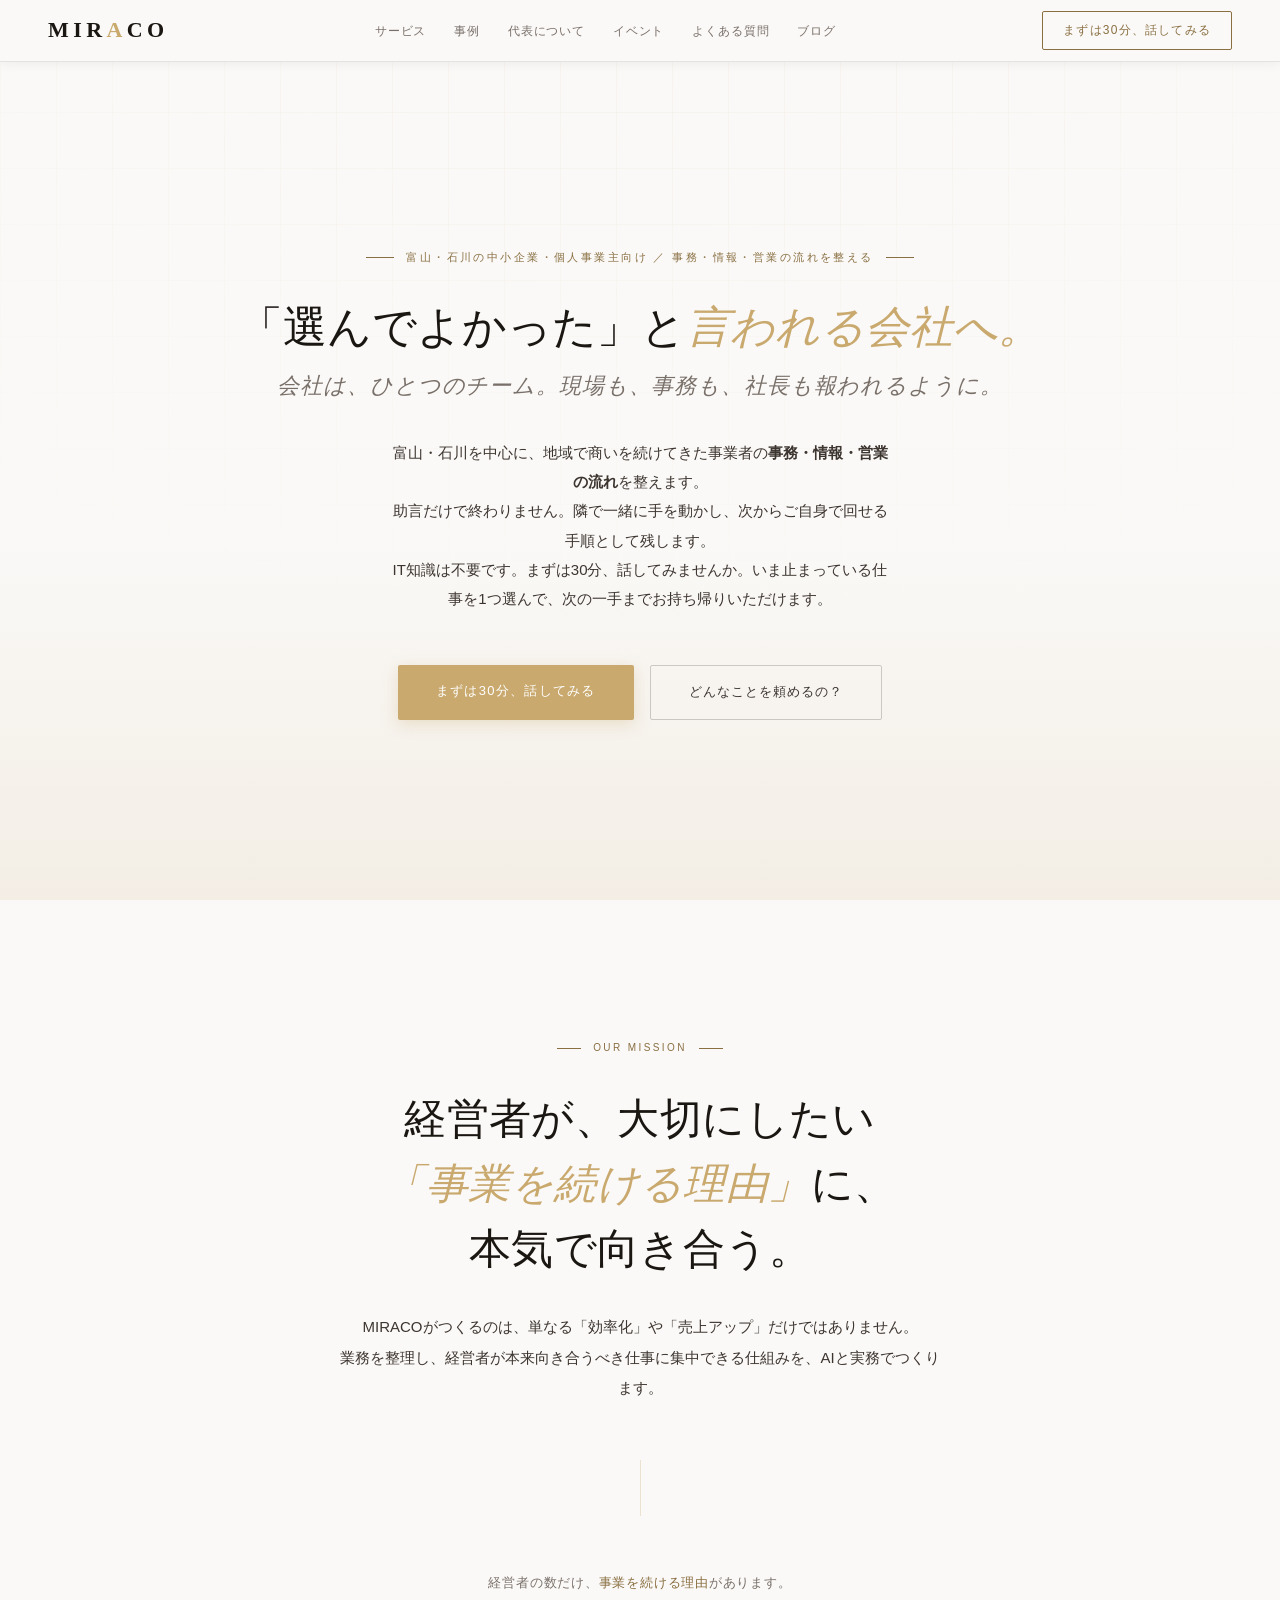
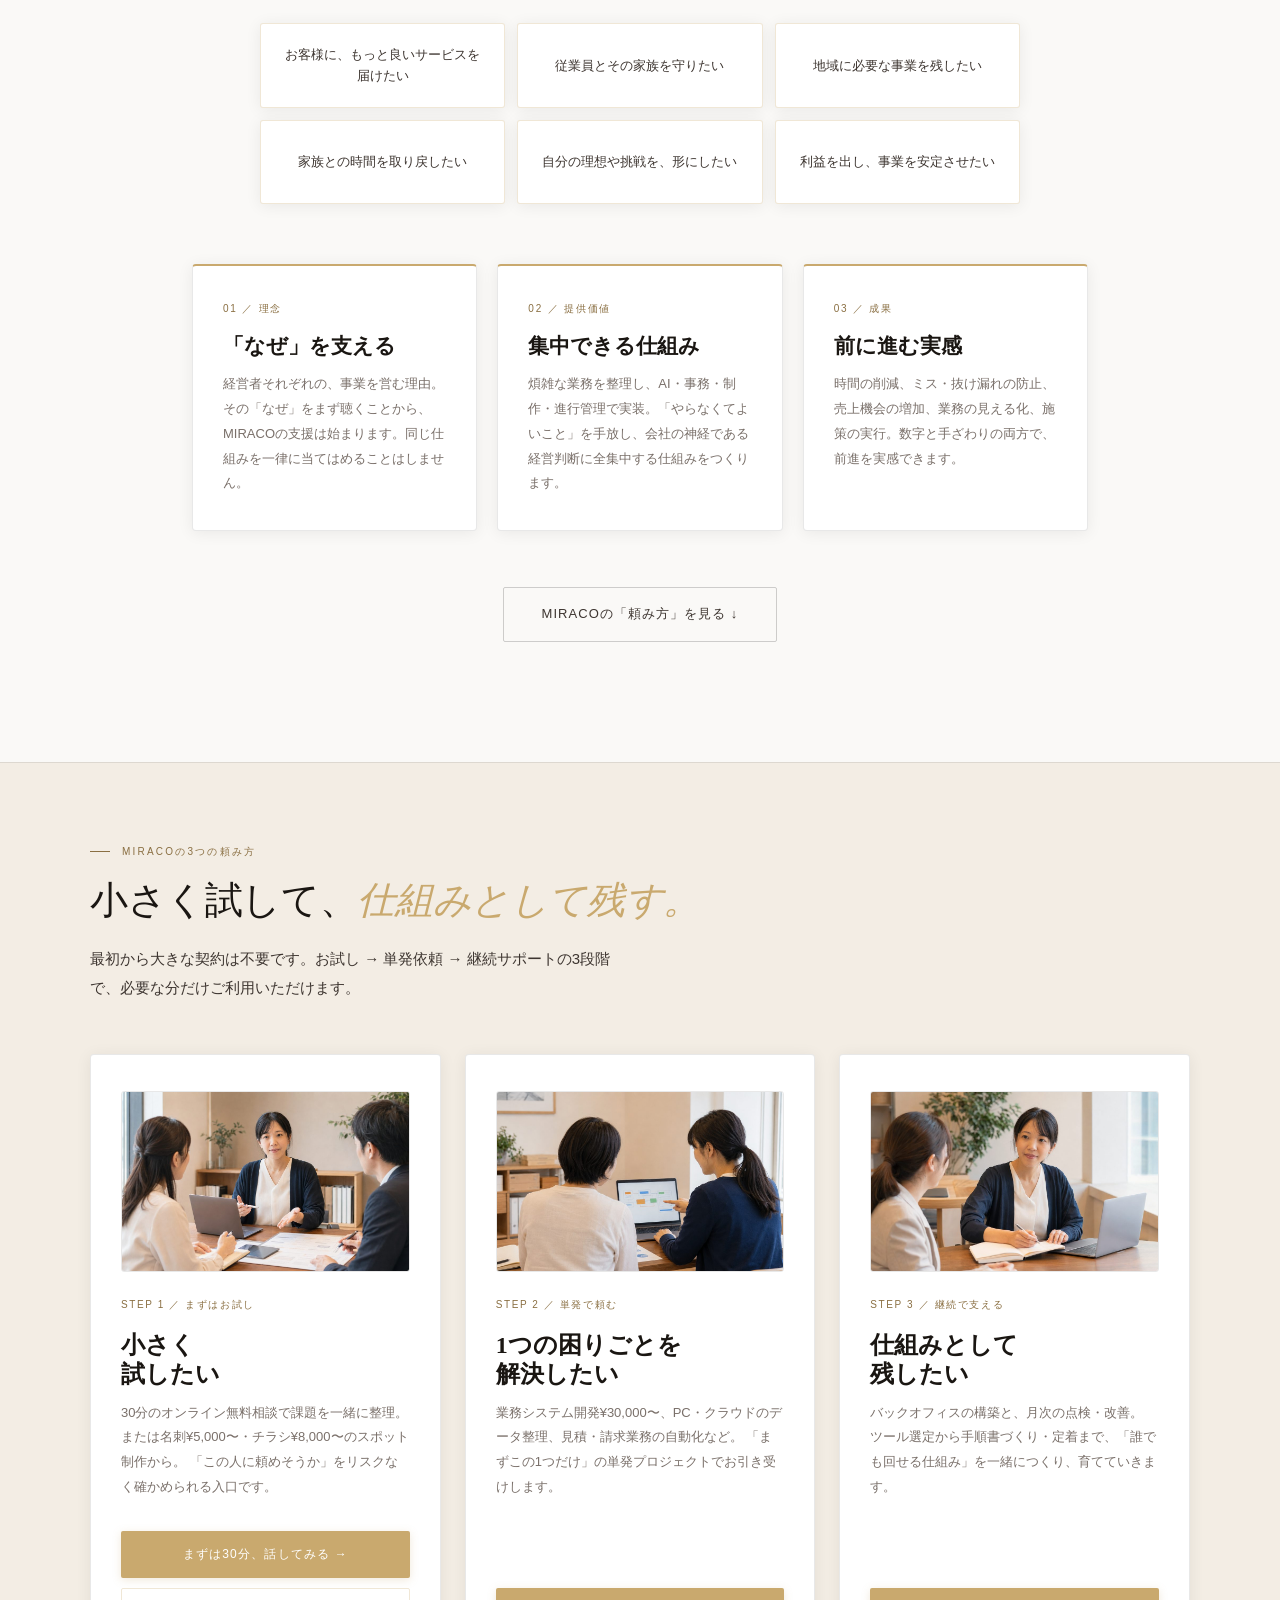
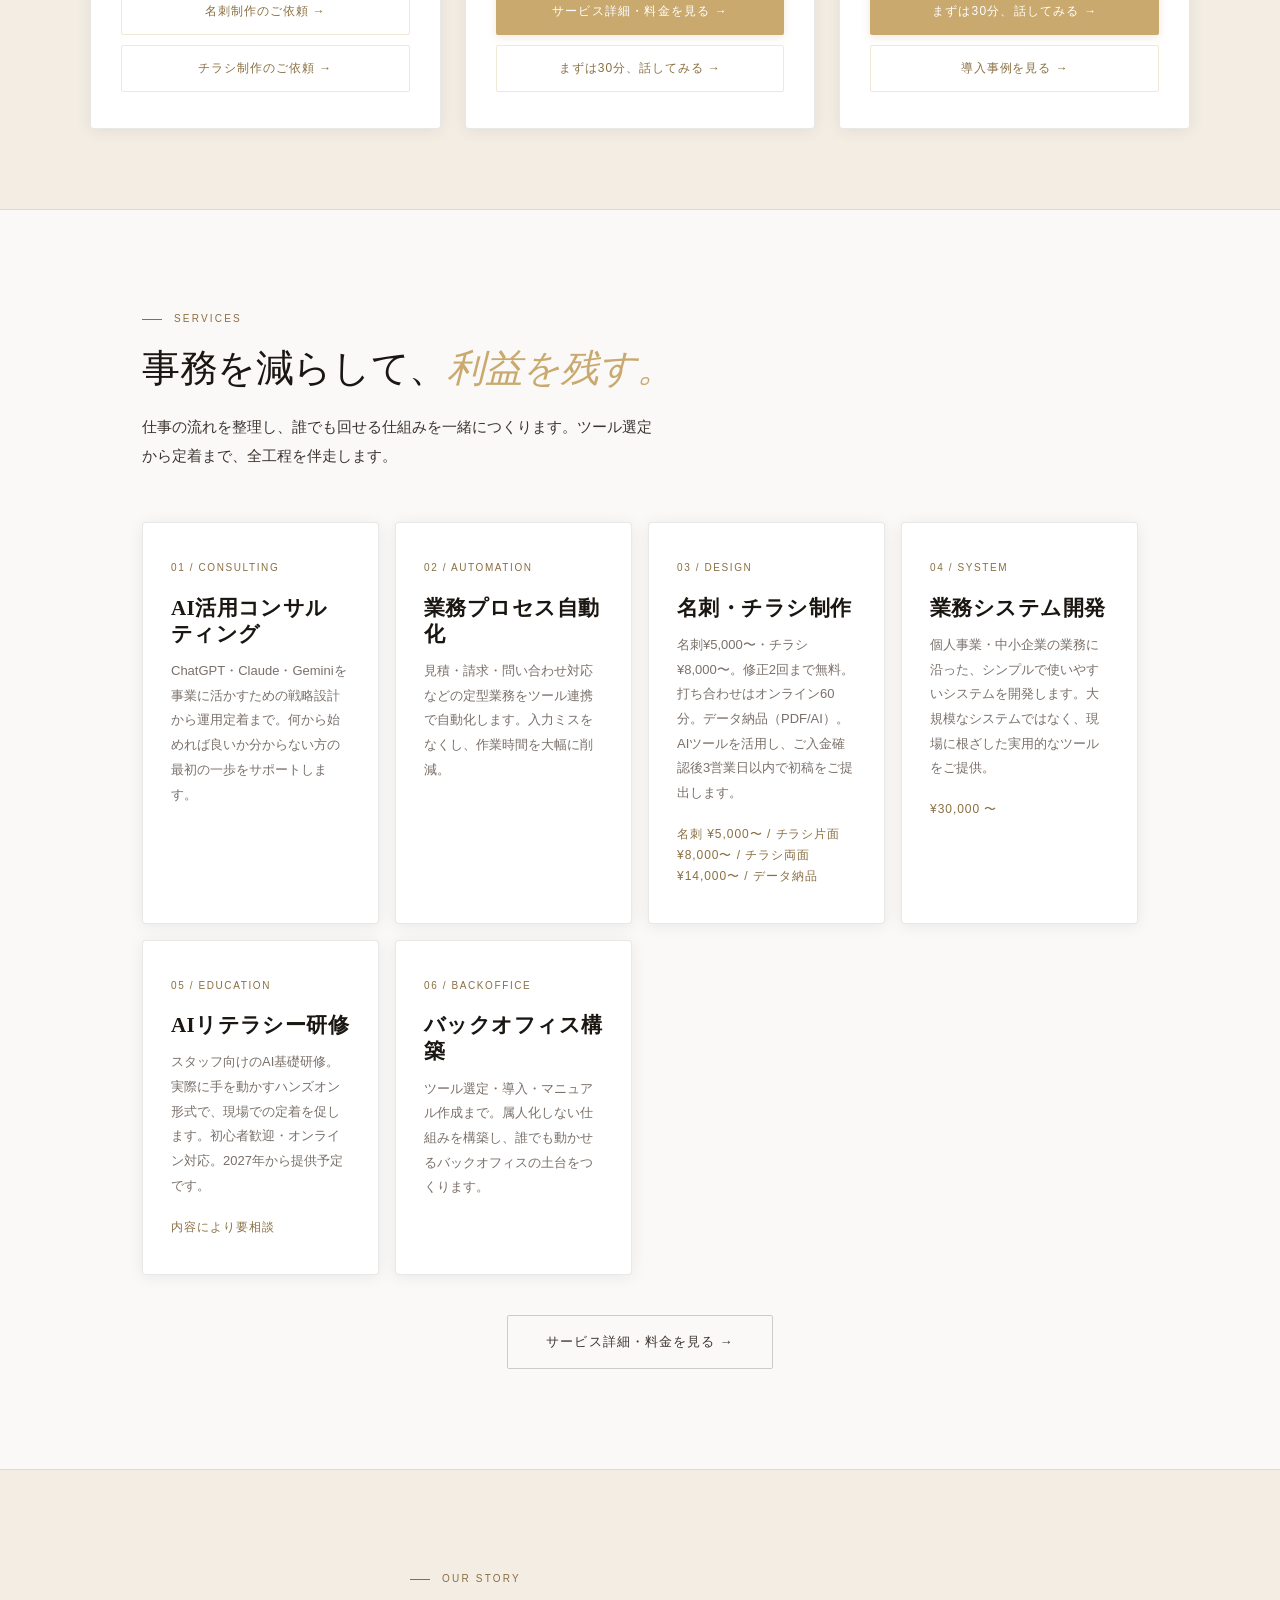
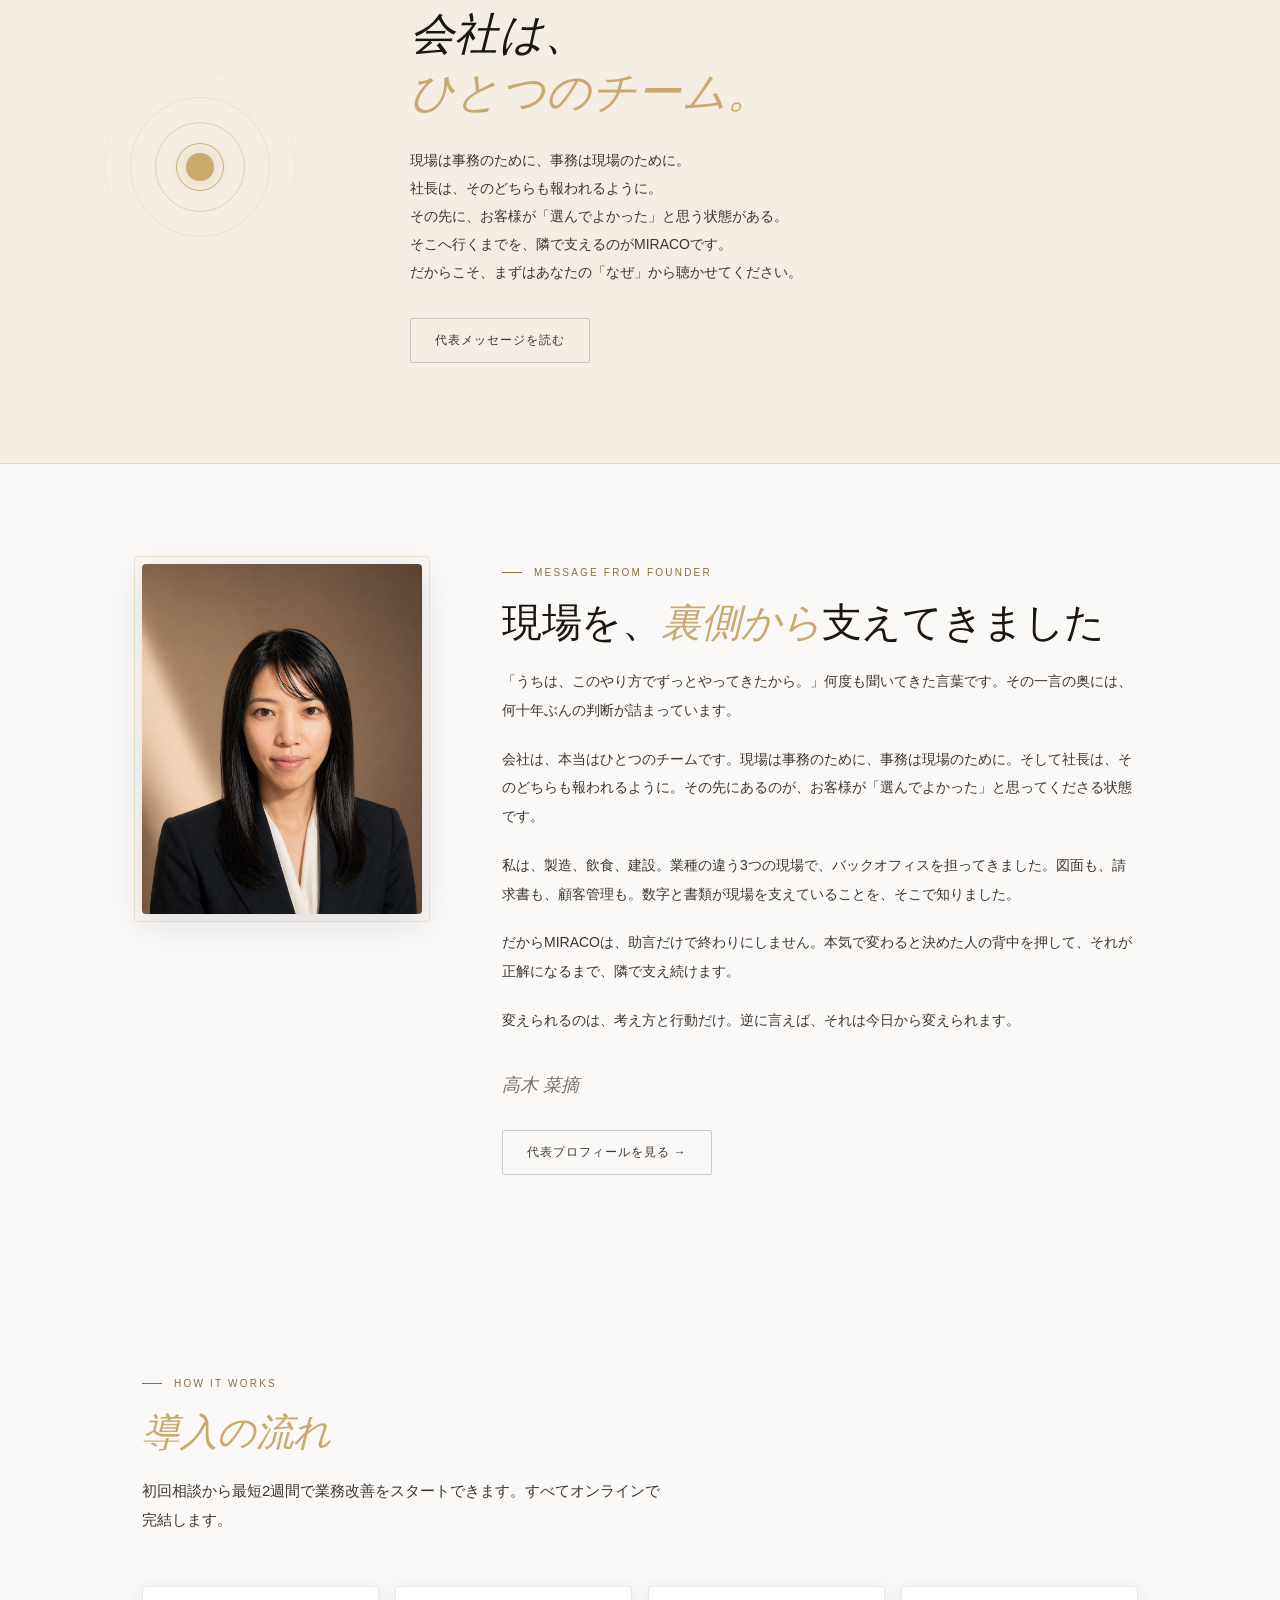
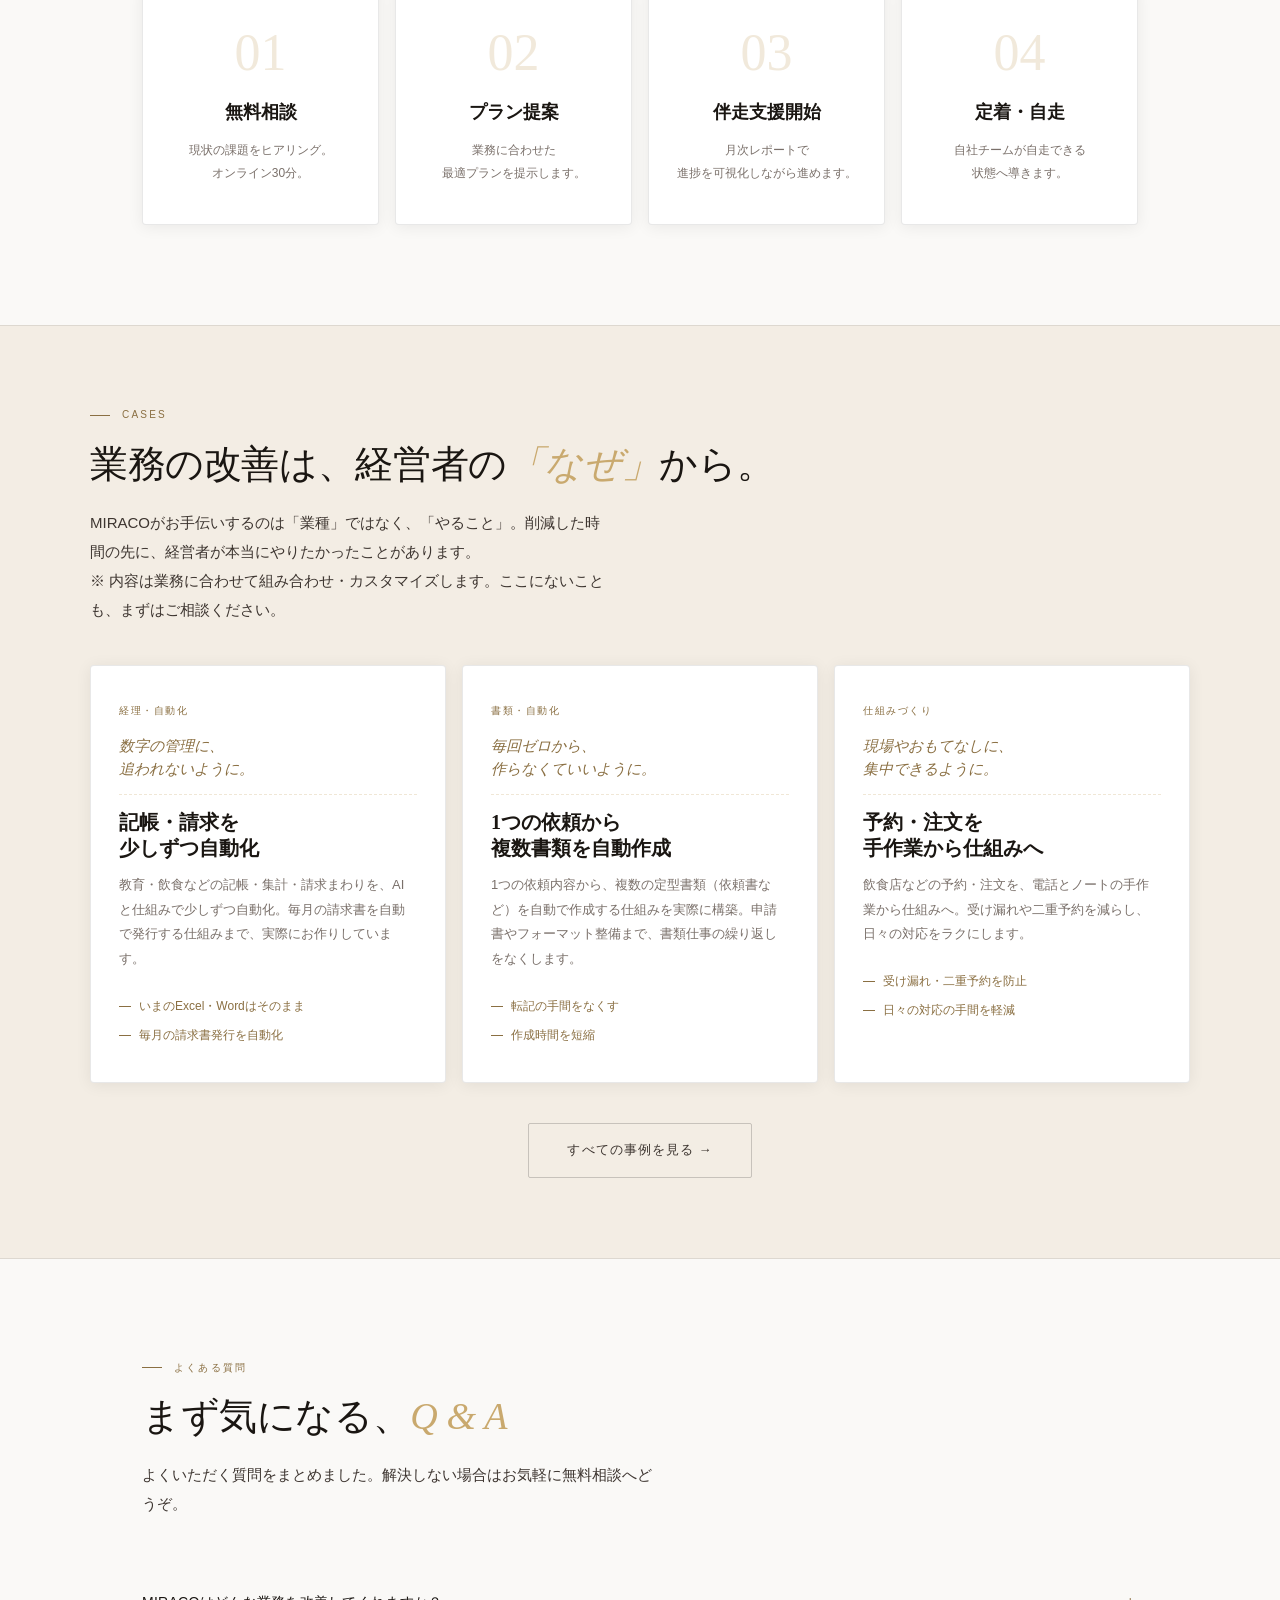
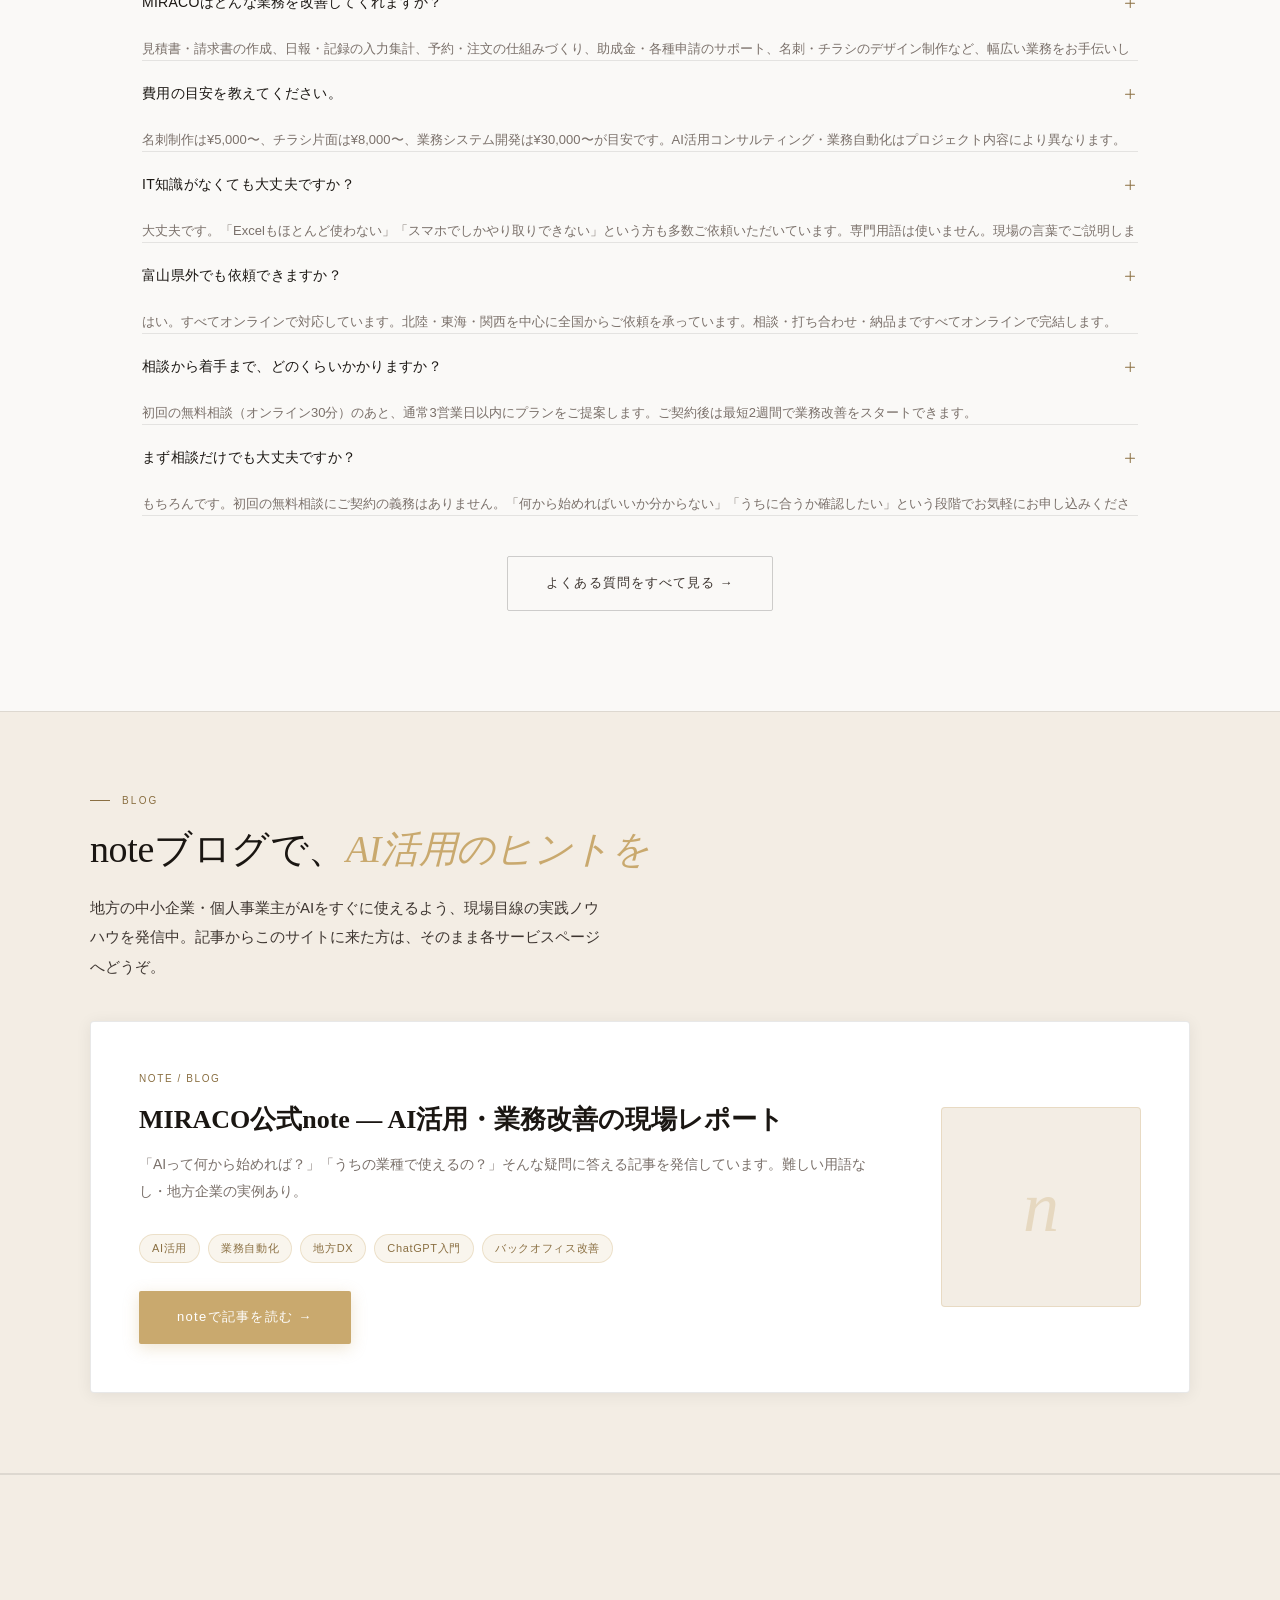
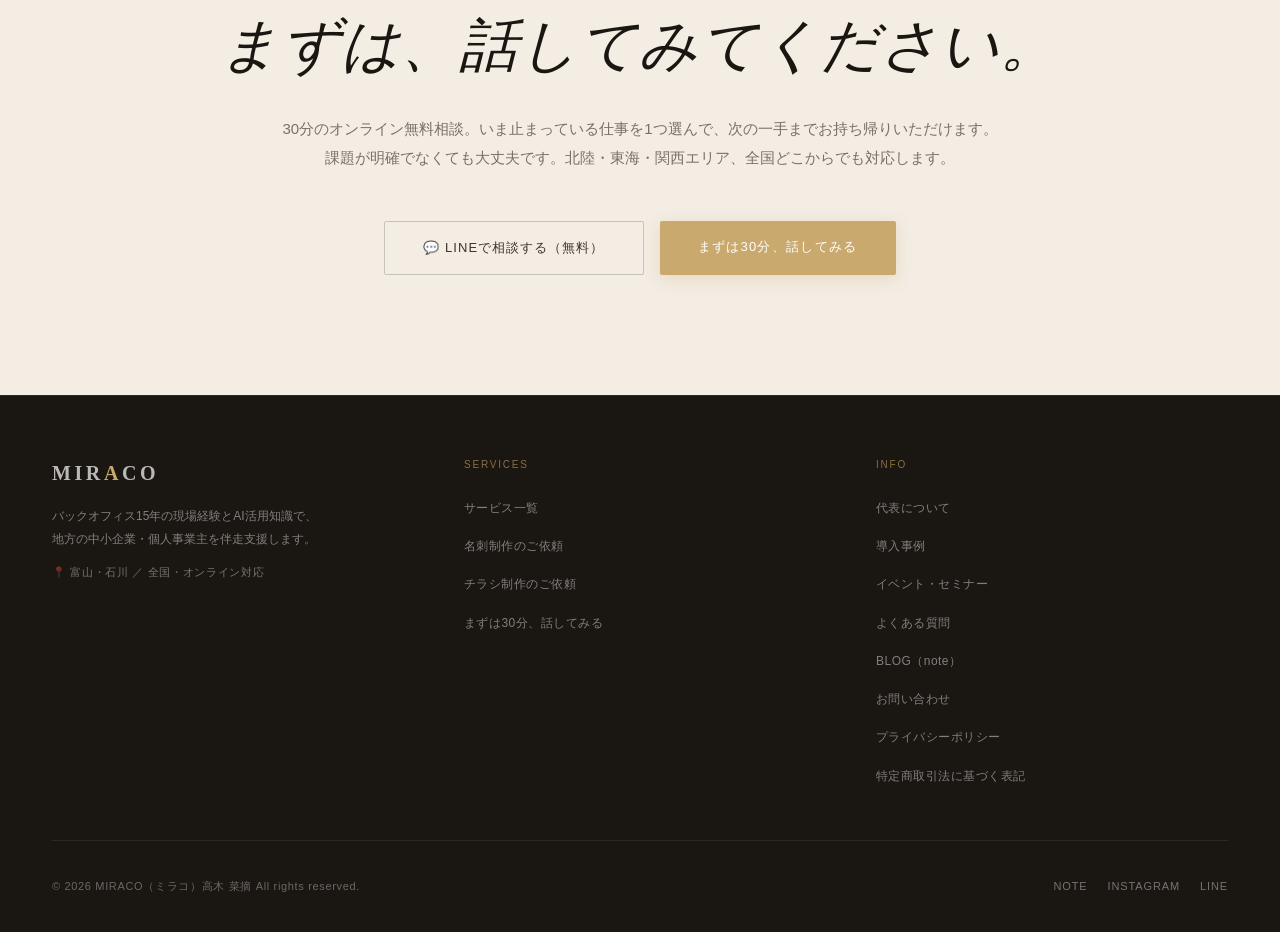
==== index.html @ 33f83a04 "全ページ: 経験年数を15年に更新、スクロールで現れる動きを追加 - バックオフィス14年 → 15年（9ページ・10箇所） - スクロール時に要素が静かに現れる演出を全13ページへ   - 外部ライ" ====
<!DOCTYPE html>
<html lang="ja">
<head>
<meta charset="UTF-8">
<meta name="viewport" content="width=device-width, initial-scale=1.0">
<title>MIRACO（ミラコ）|「選んでよかった」と言われる会社へ｜富山・石川</title>
<meta name="description" content="MIRACO（ミラコ）は富山・石川を中心に、地域で商いを続けてきた事業者の事務・情報・営業の流れを整えます。助言だけで終わらせず、隣で一緒に手を動かし、次からご自身で回せる手順として残します。">
<meta name="author" content="MIRACO（ミラコ）高木菜摘">
<meta name="robots" content="index, follow">
<meta name="keywords" content="業務改善,仕組み化,バックオフィス,事務,請求,見積,富山,石川,中小企業,個人事業主,AI活用,MIRACO,ミラコ">
<meta property="og:title" content="MIRACO（ミラコ）|「選んでよかった」と言われる会社へ">
<meta property="og:description" content="富山・石川。地域で商いを続けてきた事業者の、事務・情報・営業の流れを整えます。助言だけで終わらせず、隣で一緒に手を動かします。">
<meta property="og:type" content="website">
<meta property="og:url" content="https://miracobackoffice.com/">
<meta property="og:locale" content="ja_JP">
<meta property="og:site_name" content="MIRACO（ミラコ）">
<meta property="og:image" content="https://miracobackoffice.com/assets/images/og-image.png">
<meta name="twitter:card" content="summary_large_image">
<link rel="canonical" href="https://miracobackoffice.com/">

<!-- JSON-LD 構造化データ（AIおよび検索エンジン最適化） -->
<script type="application/ld+json">
{
  "@context": "https://schema.org",
  "@graph": [
    {
      "@type": "LocalBusiness",
      "@id": "https://miracobackoffice.com/#organization",
      "name": "MIRACO（ミラコ）",
      "alternateName": "ミラコ",
      "description": "富山・石川を中心に、地域で商いを続けてきた事業者の事務・情報・営業の流れを整え、利益が残る仕組みに組み直す外部の専門部門。",
      "url": "https://miracobackoffice.com/",
      "logo": "https://miracobackoffice.com/assets/images/profile-natsumi.png",
      "image": "https://miracobackoffice.com/assets/images/profile-natsumi.png",
      "founder": {
        "@type": "Person",
        "name": "高木菜摘",
        "jobTitle": "代表",
        "worksFor": { "@id": "https://miracobackoffice.com/#organization" }
      },
      "address": {
        "@type": "PostalAddress",
        "addressRegion": "富山県",
        "addressCountry": "JP"
      },
      "areaServed": {
        "@type": "Country",
        "name": "JP"
      },
      "priceRange": "¥5,000〜",
      "contactPoint": {
        "@type": "ContactPoint",
        "contactType": "customer service",
        "availableLanguage": "Japanese",
        "url": "booking.html"
      },
      "sameAs": [
        "https://note.com/miraco_1",
        "https://lin.ee/v2A0ds8L"
      ],
      "hasOfferCatalog": {
        "@type": "OfferCatalog",
        "name": "MIRACOサービス一覧",
        "itemListElement": [
          { "@type": "Offer", "itemOffered": { "@type": "Service", "name": "AI活用コンサルティング" } },
          { "@type": "Offer", "itemOffered": { "@type": "Service", "name": "業務プロセス自動化" } },
          { "@type": "Offer", "itemOffered": { "@type": "Service", "name": "名刺・チラシ制作", "offers": { "@type": "Offer", "price": "5000", "priceCurrency": "JPY" } } },
          { "@type": "Offer", "itemOffered": { "@type": "Service", "name": "業務システム開発", "offers": { "@type": "Offer", "price": "30000", "priceCurrency": "JPY" } } },
          { "@type": "Offer", "itemOffered": { "@type": "Service", "name": "バックオフィス構築" } }
        ]
      }
    },
    {
      "@type": "FAQPage",
      "@id": "https://miracobackoffice.com/#faq",
      "mainEntity": [
        {
          "@type": "Question",
          "name": "どんな規模の会社でも相談できますか？",
          "acceptedAnswer": { "@type": "Answer", "text": "はい。個人事業主の方から従業員数名の小規模法人まで、幅広くご対応しています。むしろ小さい規模の方が、改善効果を実感しやすいケースも多いです。" }
        },
        {
          "@type": "Question",
          "name": "PCやITが苦手でも大丈夫ですか？",
          "acceptedAnswer": { "@type": "Answer", "text": "大丈夫です。専門用語を使わず、現場に合わせた言葉でご説明します。「Excelもあまり使えない」という方からのご依頼実績もあります。" }
        },
        {
          "@type": "Question",
          "name": "富山県外でも対応できますか？",
          "acceptedAnswer": { "@type": "Answer", "text": "はい。すべてオンラインで対応しています。北陸・東海・関西エリアを中心に、全国からのご依頼を承っています。" }
        },
        {
          "@type": "Question",
          "name": "名刺・チラシ制作の流れを教えてください。",
          "acceptedAnswer": { "@type": "Answer", "text": "ヒアリングフォームにご記入いただいた後、内容を確認してLINE or メールでご連絡します。その後、制作打ち合わせ（オンライン60分）を経てデザイン制作に進みます。ご入金確認後に制作を開始します。" }
        },
        {
          "@type": "Question",
          "name": "相談だけでも大丈夫ですか？",
          "acceptedAnswer": { "@type": "Answer", "text": "もちろんです。初回の無料相談はご契約の義務はありません。「まず話を聞いてみたい」という段階でお気軽にお申し込みください。" }
        }
      ]
    },
    {
      "@type": "WebSite",
      "@id": "https://miracobackoffice.com/#website",
      "url": "https://miracobackoffice.com/",
      "name": "MIRACO（ミラコ）",
      "publisher": { "@id": "https://miracobackoffice.com/#organization" },
      "inLanguage": "ja"
    }
  ]
}
</script>

<!-- セキュリティ：CSP -->
<meta http-equiv="Content-Security-Policy" content="
  default-src 'self';
  script-src 'self' 'unsafe-inline';
  style-src 'self' 'unsafe-inline' https://fonts.googleapis.com;
  font-src 'self' https://fonts.gstatic.com;
  img-src 'self' data: https://images.unsplash.com;
  connect-src 'none';
  frame-src 'none';
  object-src 'none';
  base-uri 'self';
  form-action 'none';
">
<meta http-equiv="X-Content-Type-Options" content="nosniff">
<meta http-equiv="X-Frame-Options" content="DENY">
<meta http-equiv="Referrer-Policy" content="strict-origin-when-cross-origin">
<meta http-equiv="Permissions-Policy" content="camera=(), microphone=(), geolocation=()">

<link rel="preconnect" href="https://fonts.googleapis.com">
<link rel="preconnect" href="https://fonts.gstatic.com" crossorigin>
<link href="https://fonts.googleapis.com/css2?family=Noto+Sans+JP:wght@300;400;500;700&family=Cormorant+Garamond:ital,wght@0,300;0,600;1,300;1,600&family=DM+Sans:wght@300;400;500&display=swap" rel="stylesheet">

<style>
/* ── RESET & ROOT ── */
*, *::before, *::after { box-sizing: border-box; margin: 0; padding: 0; }
:root {
  --bg:      #faf9f7;
  --bg-s:    #f3ede4;
  --bg-c:    #ffffff;
  --bg-ch:   #faf6f0;
  --gold:    #C9A96E;
  --gold-l:  #E8CFA0;
  --gold-d:  #8A6F42;
  --gold-dim: rgba(201,169,110,0.12);
  --text:    #1a1612;
  --text-b:  #3d3530;
  --text-m:  #7a706a;
  --border:  rgba(0,0,0,0.09);
  --border-g: rgba(201,169,110,0.28);
  --shadow:  0 2px 16px rgba(0,0,0,0.07);
}
html { scroll-behavior: smooth; }
body {
  background: var(--bg);
  color: var(--text-b);
  font-family: 'DM Sans', 'Noto Sans JP', sans-serif;
  font-size: 15px;
  line-height: 1.75;
  -webkit-font-smoothing: antialiased;
}
img { max-width: 100%; display: block; }

/* ── NAV ── */
nav {
  position: fixed; top: 0; left: 0; right: 0; z-index: 1000;
  display: flex; align-items: center; justify-content: space-between;
  padding: 0 48px; height: 62px;
  background: rgba(250,249,247,0.96);
  backdrop-filter: blur(16px);
  -webkit-backdrop-filter: blur(16px);
  border-bottom: 0.5px solid var(--border);
  box-shadow: 0 1px 12px rgba(0,0,0,0.06);
}
.nav-logo {
  font-family: 'Cormorant Garamond', serif;
  font-size: 22px; font-weight: 600;
  letter-spacing: 0.2em; color: var(--text);
  text-decoration: none;
}
.nav-logo span { color: var(--gold); }
.nav-links { display: flex; gap: 28px; list-style: none; }
.nav-links a {
  color: var(--text-m); text-decoration: none;
  font-size: 12px; letter-spacing: 0.07em;
  transition: color 0.2s;
}
.nav-links a:hover { color: var(--text); }
.nav-btn {
  border: 1px solid var(--gold-d);
  background: transparent; color: var(--gold-d);
  padding: 8px 20px; border-radius: 2px;
  font-size: 12px; letter-spacing: 0.1em;
  cursor: pointer; font-family: inherit;
  text-decoration: none; display: inline-block;
  transition: all 0.25s;
}
.nav-btn:hover { background: var(--gold-d); color: #fff; }
.nav-hamburger {
  display: none; flex-direction: column; gap: 5px;
  background: none; border: none; cursor: pointer; padding: 4px;
}
.nav-hamburger span {
  display: block; width: 22px; height: 1px;
  background: var(--text-b); transition: all 0.3s;
}
.mobile-menu {
  display: none; position: fixed;
  top: 62px; left: 0; right: 0;
  background: rgba(250,249,247,0.98);
  border-bottom: 0.5px solid var(--border);
  padding: 24px 28px; z-index: 999;
  flex-direction: column; gap: 0;
  box-shadow: 0 8px 24px rgba(0,0,0,0.08);
}
.mobile-menu.open { display: flex; }
.mobile-menu a {
  color: var(--text-b); text-decoration: none;
  font-size: 14px; letter-spacing: 0.06em;
  padding: 14px 0;
  border-bottom: 0.5px solid var(--border);
  transition: color 0.2s;
}
.mobile-menu a:hover { color: var(--gold-d); }
.mobile-menu .m-cta {
  margin-top: 20px;
  background: var(--gold); color: #fff;
  text-align: center; padding: 14px;
  border-radius: 2px; font-weight: 500;
  letter-spacing: 0.08em;
}

/* ── HERO ── */
.hero {
  min-height: 100vh; display: flex; flex-direction: column;
  align-items: center; justify-content: center;
  text-align: center; padding: 140px 48px 80px;
  position: relative; overflow: hidden;
}
.hero-bg { position: absolute; inset: 0; z-index: 0; }
.hero-bg::before {
  content: '';
  position: absolute; inset: 0;
  background:
    linear-gradient(rgba(250,249,247,0.84) 0%, rgba(250,249,247,0.92) 60%, rgba(243,237,228,0.97) 100%),
    url('https://images.unsplash.com/photo-1573496359142-b8d87734a5a2?auto=format&fit=crop&w=1800&q=85') center/cover;
}
.grid-bg {
  position: absolute; inset: 0;
  background-image:
    linear-gradient(rgba(201,169,110,0.07) 1px, transparent 1px),
    linear-gradient(90deg, rgba(201,169,110,0.07) 1px, transparent 1px);
  background-size: 56px 56px;
  mask-image: radial-gradient(ellipse 80% 70% at 50% 0%, black, transparent);
  -webkit-mask-image: radial-gradient(ellipse 80% 70% at 50% 0%, black, transparent);
}
.hero-inner { position: relative; z-index: 1; max-width: 820px; }
.eyebrow {
  display: inline-flex; align-items: center; gap: 12px;
  font-size: 11px; letter-spacing: 0.22em; color: var(--gold-d);
  font-weight: 400; margin-bottom: 36px; text-transform: uppercase;
}
.eyebrow-line { width: 28px; height: 0.5px; background: var(--gold-d); }
.hero-h1 {
  font-family: 'Cormorant Garamond', serif;
  font-size: clamp(22px, 4vw, 44px);
  font-weight: 300; line-height: 1.15;
  letter-spacing: 0; color: var(--text);
  margin-bottom: 16px;
}
.hero-h1 em { font-style: italic; color: var(--gold); }
.hero-sub-h {
  font-family: 'Cormorant Garamond', serif;
  font-size: clamp(16px, 2.2vw, 22px);
  font-weight: 300; font-style: italic;
  color: var(--text-m); margin-bottom: 36px;
  line-height: 1.45; letter-spacing: 0.04em;
}
.hero-body {
  font-size: 15px; line-height: 1.95;
  color: var(--text-b); font-weight: 300;
  max-width: 500px; margin: 0 auto 52px;
}
.hero-actions { display: flex; gap: 16px; justify-content: center; flex-wrap: wrap; }
.btn-gold {
  background: var(--gold); color: #fff;
  border: none; padding: 15px 38px; border-radius: 2px;
  font-size: 13px; font-weight: 500; letter-spacing: 0.1em;
  cursor: pointer; font-family: inherit; text-decoration: none;
  display: inline-block; transition: opacity 0.2s, transform 0.2s;
  box-shadow: 0 4px 16px rgba(201,169,110,0.3);
}
.btn-gold:hover { opacity: 0.88; transform: translateY(-1px); }
.btn-ghost {
  background: transparent; color: var(--text-b);
  border: 1px solid rgba(0,0,0,0.18);
  padding: 15px 38px; border-radius: 2px;
  font-size: 13px; letter-spacing: 0.08em;
  cursor: pointer; font-family: inherit; text-decoration: none;
  display: inline-block; transition: all 0.2s;
}
.btn-ghost:hover { border-color: var(--gold-d); color: var(--gold-d); }

/* ── SECTION COMMON ── */
.section { padding: 100px 52px; max-width: 1100px; margin: 0 auto; }
.s-label {
  font-size: 10px; letter-spacing: 0.22em; color: var(--gold-d);
  font-weight: 400; text-transform: uppercase; margin-bottom: 18px;
  display: flex; align-items: center; gap: 12px;
}
.s-label::before { content: ''; width: 20px; height: 0.5px; background: var(--gold-d); }
.s-title {
  font-family: 'Cormorant Garamond', serif;
  font-size: clamp(24px, 3.4vw, 38px);
  font-weight: 300; line-height: 1.2;
  color: var(--text); letter-spacing: -0.01em;
  margin-bottom: 20px;
}
.s-title em { font-style: italic; color: var(--gold); }
.s-body {
  font-size: 15px; line-height: 1.95;
  color: var(--text-b); font-weight: 300;
  max-width: 520px; margin-bottom: 52px;
}

/* ── GATEWAY ── */
.gateway-strip {
  background: var(--bg-s);
  border-top: 0.5px solid var(--border);
  border-bottom: 0.5px solid var(--border);
  padding: 80px 52px;
}
.gateway-inner { max-width: 1100px; margin: 0 auto; }
.gateway-grid {
  display: grid;
  grid-template-columns: repeat(3, 1fr);
  gap: 24px;
  margin-top: 52px;
}
.gw-card {
  background: var(--bg-c);
  border: 0.5px solid var(--border);
  border-radius: 4px;
  padding: 36px 30px;
  display: flex; flex-direction: column;
  transition: box-shadow 0.3s, transform 0.3s;
  box-shadow: var(--shadow);
}
.gw-card:hover { box-shadow: 0 8px 32px rgba(0,0,0,0.12); transform: translateY(-2px); }
.gw-photo {
  width: 100%;
  aspect-ratio: 16 / 10;
  object-fit: cover;
  border-radius: 3px;
  margin-bottom: 24px;
  border: 0.5px solid var(--border);
}
.gw-title {
  font-family: 'Cormorant Garamond', serif;
  font-size: 24px; font-weight: 600;
  color: var(--text); margin-bottom: 12px;
  line-height: 1.2;
}
.gw-desc {
  font-size: 13px; color: var(--text-m);
  line-height: 1.9; font-weight: 300;
  flex: 1; margin-bottom: 32px;
}
.gw-links { display: flex; flex-direction: column; gap: 10px; }
.gw-link-primary {
  background: var(--gold); color: #fff;
  padding: 13px 20px; border-radius: 2px;
  font-size: 12px; font-weight: 500; letter-spacing: 0.1em;
  text-decoration: none; text-align: center;
  transition: opacity 0.2s;
  box-shadow: 0 2px 8px rgba(201,169,110,0.25);
}
.gw-link-primary:hover { opacity: 0.85; }
.gw-link-sec {
  border: 1px solid var(--border-g); color: var(--gold-d);
  padding: 12px 20px; border-radius: 2px;
  font-size: 12px; letter-spacing: 0.08em;
  text-decoration: none; text-align: center;
  transition: all 0.2s;
}
.gw-link-sec:hover { background: var(--gold-dim); }

/* ── SERVICES GRID ── */
.services-grid {
  display: grid;
  grid-template-columns: repeat(auto-fit, minmax(220px, 1fr));
  gap: 16px;
}
.svc-card {
  background: var(--bg-c);
  border: 0.5px solid var(--border);
  border-radius: 4px;
  padding: 36px 28px;
  transition: box-shadow 0.3s, transform 0.2s;
  box-shadow: var(--shadow);
}
.svc-card:hover { box-shadow: 0 6px 24px rgba(0,0,0,0.1); transform: translateY(-1px); }
.svc-tag {
  font-size: 10px; letter-spacing: 0.16em;
  color: var(--gold-d); font-weight: 400;
  text-transform: uppercase; margin-bottom: 18px;
}
.svc-name {
  font-family: 'Cormorant Garamond', serif;
  font-size: 21px; font-weight: 600;
  color: var(--text); margin-bottom: 12px;
  line-height: 1.25; letter-spacing: 0.02em;
}
.svc-desc {
  font-size: 13px; color: var(--text-m);
  line-height: 1.9; font-weight: 300;
}
.svc-price {
  margin-top: 18px;
  font-size: 12px; color: var(--gold-d);
  letter-spacing: 0.08em; font-weight: 500;
}

/* ── STORY STRIP ── */
.story-strip {
  background: var(--bg-s);
  border-top: 0.5px solid var(--border);
  border-bottom: 0.5px solid var(--border);
  padding: 100px 52px;
}
.story-inner { max-width: 1100px; margin: 0 auto; display: flex; gap: 100px; align-items: center; }
.rings-wrap {
  flex-shrink: 0; width: 220px; height: 220px;
  position: relative; display: flex;
  align-items: center; justify-content: center;
}
.ring {
  position: absolute; border-radius: 50%; border: 0.5px solid;
  animation: breathe 5s ease-in-out infinite;
}
.ring:nth-child(1){width:48px;height:48px;border-color:rgba(201,169,110,0.9);animation-delay:0s}
.ring:nth-child(2){width:90px;height:90px;border-color:rgba(201,169,110,0.45);animation-delay:0.5s}
.ring:nth-child(3){width:140px;height:140px;border-color:rgba(201,169,110,0.2);animation-delay:1s}
.ring:nth-child(4){width:192px;height:192px;border-color:rgba(201,169,110,0.08);animation-delay:1.5s}
.ring-core { width: 28px; height: 28px; background: var(--gold); border-radius: 50%; z-index: 1; box-shadow: 0 0 20px rgba(201,169,110,0.4); }
@keyframes breathe {
  0%,100%{transform:scale(1);opacity:1}
  50%{transform:scale(1.07);opacity:0.5}
}
.story-text { flex: 1; }
.story-quote {
  font-family: 'Cormorant Garamond', serif;
  font-size: clamp(26px, 4vw, 44px);
  font-weight: 300; font-style: italic;
  color: var(--text); line-height: 1.32;
  margin-bottom: 24px; letter-spacing: 0.01em;
}
.story-quote em { color: var(--gold); font-style: italic; }
.story-body {
  font-size: 14px; line-height: 2;
  color: var(--text-b); font-weight: 300;
  max-width: 440px; margin-bottom: 32px;
}

/* ── FOUNDER ── */
.founder-section {
  padding: 100px 52px; max-width: 1100px; margin: 0 auto;
  display: grid; grid-template-columns: 280px 1fr; gap: 80px; align-items: start;
}
.founder-img-wrap {
  position: relative;
}
.founder-img-wrap img {
  width: 100%; aspect-ratio: 4 / 5; object-fit: cover; border-radius: 4px;
  box-shadow: 0 8px 32px rgba(0,0,0,0.12);
}
.founder-img-wrap::before {
  content: '';
  position: absolute; inset: -8px;
  border: 0.5px solid var(--border-g);
  border-radius: 4px;
  pointer-events: none;
}
.founder-text .s-title { font-size: clamp(26px, 3.5vw, 40px); }
.founder-story {
  font-size: 14px; line-height: 2.05;
  color: var(--text-b); font-weight: 300;
}
.founder-story p { margin-bottom: 20px; }
.founder-sig {
  margin-top: 36px;
  font-family: 'Cormorant Garamond', serif;
  font-size: 18px; font-weight: 300; font-style: italic;
  color: var(--text-m);
}

/* ── FLOW ── */
.flow-grid {
  display: grid;
  grid-template-columns: repeat(4, 1fr);
  gap: 16px;
}
.flow-cell {
  background: var(--bg-c); padding: 40px 24px; text-align: center;
  border: 0.5px solid var(--border); border-radius: 4px;
  box-shadow: var(--shadow);
}
.flow-num {
  font-family: 'Cormorant Garamond', serif;
  font-size: 52px; font-weight: 300;
  color: rgba(201,169,110,0.25); line-height: 1;
  margin-bottom: 18px; display: block;
}
.flow-title {
  font-family: 'Cormorant Garamond', serif;
  font-size: 18px; font-weight: 600;
  color: var(--text); margin-bottom: 10px;
}
.flow-desc {
  font-size: 12px; color: var(--text-m);
  line-height: 1.9; font-weight: 300;
}

/* ── CASES ── */
.cases-grid {
  display: grid;
  grid-template-columns: repeat(auto-fit, minmax(240px, 1fr));
  gap: 16px;
}
.case-card {
  background: var(--bg-c); padding: 36px 28px;
  border: 0.5px solid var(--border); border-radius: 4px;
  transition: box-shadow 0.3s, transform 0.2s;
  box-shadow: var(--shadow);
}
.case-card:hover { box-shadow: 0 6px 24px rgba(0,0,0,0.1); transform: translateY(-1px); }
.case-tag {
  font-size: 10px; letter-spacing: 0.16em;
  color: var(--gold-d); text-transform: uppercase;
  margin-bottom: 16px;
}
.case-title {
  font-family: 'Cormorant Garamond', serif;
  font-size: 20px; font-weight: 600;
  color: var(--text); margin-bottom: 12px; line-height: 1.3;
}
.case-body {
  font-size: 13px; color: var(--text-m);
  line-height: 1.9; font-weight: 300; margin-bottom: 24px;
}
.case-stats { display: flex; flex-direction: column; gap: 8px; }
.case-stat {
  font-size: 12px; color: var(--gold-d);
  display: flex; align-items: center; gap: 8px; font-weight: 500;
}
.case-stat::before { content: ''; width: 12px; height: 0.5px; background: var(--gold-d); }

/* ── EVENTS ── */
.events-list { display: flex; flex-direction: column; gap: 16px; }
.event-card {
  background: var(--bg-c);
  border: 0.5px solid var(--border);
  border-left: 3px solid var(--gold);
  border-radius: 0 4px 4px 0;
  padding: 28px 32px;
  display: flex; gap: 32px; align-items: flex-start;
  box-shadow: var(--shadow);
  transition: box-shadow 0.3s;
}
.event-card:hover { box-shadow: 0 6px 24px rgba(0,0,0,0.1); }
.event-date {
  flex-shrink: 0; text-align: center;
  min-width: 56px;
}
.event-month {
  display: block; font-size: 11px; color: var(--text-m);
  letter-spacing: 0.1em; margin-bottom: 4px;
}
.event-day {
  display: block;
  font-family: 'Cormorant Garamond', serif;
  font-size: 36px; font-weight: 300; color: var(--gold);
  line-height: 1;
}
.event-info { flex: 1; }
.event-tag {
  font-size: 10px; letter-spacing: 0.16em;
  color: var(--gold-d); text-transform: uppercase;
  margin-bottom: 8px;
}
.event-title {
  font-family: 'Cormorant Garamond', serif;
  font-size: 22px; font-weight: 600;
  color: var(--text); margin-bottom: 6px; line-height: 1.3;
}
.event-detail {
  font-size: 12px; color: var(--text-m);
  margin-bottom: 10px; letter-spacing: 0.04em;
}
.event-desc {
  font-size: 13px; color: var(--text-b);
  line-height: 1.85; font-weight: 300; margin-bottom: 16px;
}
.event-cta {
  display: inline-block;
  background: var(--gold); color: #fff;
  padding: 9px 20px; border-radius: 2px;
  font-size: 12px; font-weight: 500; letter-spacing: 0.1em;
  text-decoration: none; transition: opacity 0.2s;
}
.event-cta:hover { opacity: 0.85; }
.event-cta-ghost {
  display: inline-block;
  border: 1px solid var(--border-g); color: var(--gold-d);
  padding: 8px 18px; border-radius: 2px;
  font-size: 12px; letter-spacing: 0.08em;
  text-decoration: none; transition: all 0.2s; margin-left: 10px;
}
.event-cta-ghost:hover { background: var(--gold-dim); }
.event-no-upcoming {
  padding: 40px;
  text-align: center;
  background: var(--bg-c);
  border: 0.5px dashed var(--border-g);
  border-radius: 4px;
}
.event-no-upcoming p { color: var(--text-m); font-size: 14px; }

/* ── BLOG ── */
.blog-card {
  background: var(--bg-c);
  border: 0.5px solid var(--border);
  border-radius: 4px; padding: 48px;
  display: flex; gap: 60px; align-items: center;
  box-shadow: var(--shadow);
}
.blog-text { flex: 1; }
.blog-tag {
  font-size: 10px; letter-spacing: 0.16em; color: var(--gold-d);
  text-transform: uppercase; margin-bottom: 16px;
}
.blog-title {
  font-family: 'Cormorant Garamond', serif;
  font-size: 26px; font-weight: 600;
  color: var(--text); margin-bottom: 14px; line-height: 1.3;
}
.blog-desc {
  font-size: 14px; color: var(--text-m);
  line-height: 1.95; font-weight: 300; margin-bottom: 28px;
}
.blog-tags { display: flex; flex-wrap: wrap; gap: 8px; margin-bottom: 28px; }
.blog-tag-pill {
  font-size: 11px; color: var(--gold-d);
  border: 0.5px solid var(--border-g);
  padding: 4px 12px; border-radius: 100px;
  letter-spacing: 0.06em;
  background: var(--gold-dim);
}
.blog-visual {
  flex-shrink: 0; width: 200px; height: 200px;
  border: 0.5px solid var(--border-g); border-radius: 4px;
  display: flex; align-items: center; justify-content: center;
  position: relative; overflow: hidden;
  background: var(--bg-s);
}
.blog-visual-inner {
  font-family: 'Cormorant Garamond', serif;
  font-size: 72px; color: rgba(201,169,110,0.3);
  font-style: italic; user-select: none;
}

/* ── FAQ ── */
.faq-list { display: flex; flex-direction: column; }
.faq-item {
  border-bottom: 0.5px solid var(--border);
}
.faq-q {
  width: 100%; text-align: left; background: none; border: none;
  cursor: pointer; font-family: 'DM Sans', 'Noto Sans JP', sans-serif;
  font-size: 14px; color: var(--text); padding: 24px 0;
  display: flex; justify-content: space-between; align-items: center;
  gap: 20px; letter-spacing: 0.02em;
}
.faq-q:hover { color: var(--gold-d); }
.faq-arrow {
  flex-shrink: 0; width: 16px; height: 16px;
  position: relative; transition: transform 0.3s;
}
.faq-arrow::before, .faq-arrow::after {
  content: ''; position: absolute;
  background: var(--gold-d); border-radius: 1px;
}
.faq-arrow::before { width: 10px; height: 0.5px; top: 50%; left: 50%; transform: translate(-50%,-50%); }
.faq-arrow::after { width: 0.5px; height: 10px; top: 50%; left: 50%; transform: translate(-50%,-50%); transition: transform 0.3s; }
.faq-item.open .faq-arrow::after { transform: translate(-50%,-50%) rotate(90deg); }
.faq-a {
  font-size: 13px; color: var(--text-m);
  line-height: 1.95; font-weight: 300;
  padding: 0 0 24px; max-height: 0; overflow: hidden;
  transition: max-height 0.4s ease, padding 0.3s;
}
.faq-item.open .faq-a { max-height: 300px; }

/* ── MISSION ── */
.mission {
  position: relative;
  padding: 130px 52px 120px;
  max-width: 1000px; margin: 0 auto;
  text-align: center;
}
.mission-eyebrow {
  font-size: 10px; letter-spacing: 0.24em; color: var(--gold-d);
  font-weight: 400; text-transform: uppercase; margin-bottom: 30px;
  display: inline-flex; align-items: center; gap: 12px;
}
.mission-eyebrow::before, .mission-eyebrow::after {
  content: ''; width: 24px; height: 0.5px; background: var(--gold-d);
}
.mission-statement {
  font-family: 'Cormorant Garamond', serif;
  font-size: clamp(25px, 3.6vw, 42px);
  font-weight: 300; line-height: 1.55;
  color: var(--text); letter-spacing: 0.01em;
  margin: 0 auto 30px; max-width: 820px;
}
.mission-statement em { font-style: italic; color: var(--gold); }
.mission-lead {
  font-size: 15px; line-height: 2.05; color: var(--text-b);
  font-weight: 300; max-width: 600px; margin: 0 auto;
}
.mission-divider { width: 0.5px; height: 56px; background: var(--border-g); margin: 56px auto; }
.mission-sub-label {
  font-size: 13px; letter-spacing: 0.06em; color: var(--text-m);
  font-weight: 400; margin-bottom: 28px;
}
.mission-sub-label strong { color: var(--gold-d); font-weight: 500; }
.reasons-grid {
  display: grid; grid-template-columns: repeat(3, 1fr); gap: 12px;
  max-width: 760px; margin: 0 auto 4px;
}
.reason-chip {
  background: var(--bg-c); border: 0.5px solid var(--border-g);
  border-radius: 3px; padding: 20px 18px;
  font-size: 13px; color: var(--text-b); line-height: 1.65;
  font-weight: 400; box-shadow: var(--shadow);
  display: flex; align-items: center; justify-content: center;
  text-align: center; min-height: 84px;
}
.layers {
  display: grid; grid-template-columns: repeat(3, 1fr); gap: 20px;
  text-align: left; margin-top: 60px;
}
.layer {
  background: var(--bg-c); border: 0.5px solid var(--border);
  border-top: 2px solid var(--gold);
  border-radius: 4px; padding: 34px 30px; box-shadow: var(--shadow);
}
.layer-num {
  font-size: 10px; letter-spacing: 0.18em; color: var(--gold-d);
  text-transform: uppercase; font-weight: 400; margin-bottom: 16px; display: block;
}
.layer-title {
  font-family: 'Cormorant Garamond', serif;
  font-size: 21px; font-weight: 600; color: var(--text);
  margin-bottom: 12px; line-height: 1.3;
}
.layer-body { font-size: 13px; color: var(--text-m); line-height: 1.9; font-weight: 300; }

/* ── CASE WHY ── */
.case-why {
  font-family: 'Cormorant Garamond', serif;
  font-style: italic; font-size: 15px;
  color: var(--gold-d); line-height: 1.5;
  margin-bottom: 14px; padding-bottom: 14px;
  border-bottom: 0.5px dashed var(--border-g);
}

/* ── CTA FINAL ── */
.cta-section {
  text-align: center; padding: 120px 48px;
  position: relative; overflow: hidden;
  background: var(--bg-s);
  border-top: 0.5px solid var(--border);
}
.cta-title {
  font-family: 'Cormorant Garamond', serif;
  font-size: clamp(32px, 5vw, 58px);
  font-weight: 300; font-style: italic;
  color: var(--text); margin-bottom: 18px;
  position: relative; letter-spacing: 0.02em;
}
.cta-sub {
  font-size: 15px; color: var(--text-m);
  margin-bottom: 48px; position: relative;
  font-weight: 300; line-height: 1.95;
}

/* ── FOOTER ── */
footer {
  background: #1a1612;
  border-top: 0.5px solid rgba(255,255,255,0.08);
  padding: 60px 52px 36px;
}
.footer-top {
  display: grid; grid-template-columns: 1fr 1fr 1fr; gap: 60px;
  padding-bottom: 52px;
  border-bottom: 0.5px solid rgba(255,255,255,0.08);
  margin-bottom: 36px;
}
.footer-brand .f-logo {
  font-family: 'Cormorant Garamond', serif;
  font-size: 20px; font-weight: 600; letter-spacing: 0.18em;
  color: rgba(255,255,255,0.7); margin-bottom: 14px;
}
.footer-brand .f-logo span { color: var(--gold); }
.footer-brand p {
  font-size: 12px; color: rgba(255,255,255,0.45);
  line-height: 1.85; font-weight: 300;
}
.footer-brand .f-location {
  font-size: 11px; color: rgba(255,255,255,0.4);
  margin-top: 12px; letter-spacing: 0.06em;
}
.footer-col h4 {
  font-size: 10px; letter-spacing: 0.18em; color: var(--gold-d);
  text-transform: uppercase; margin-bottom: 20px; font-weight: 400;
}
.footer-col ul { list-style: none; display: flex; flex-direction: column; gap: 12px; }
.footer-col a {
  font-size: 12px; color: rgba(255,255,255,0.45); text-decoration: none;
  letter-spacing: 0.04em; transition: color 0.2s;
}
.footer-col a:hover { color: rgba(255,255,255,0.75); }
.footer-bottom {
  display: flex; justify-content: space-between; align-items: center;
  flex-wrap: wrap; gap: 12px;
}
.footer-bottom p {
  font-size: 11px; color: rgba(255,255,255,0.35); letter-spacing: 0.06em;
}
.footer-socials { display: flex; gap: 20px; }
.footer-socials a {
  font-size: 11px; color: rgba(255,255,255,0.4); text-decoration: none;
  letter-spacing: 0.08em; text-transform: uppercase; transition: color 0.2s;
}
.footer-socials a:hover { color: var(--gold); }

/* ── DIVIDER ── */
.divider { width: 0.5px; height: 60px; background: var(--border); margin: 0 auto; }

/* ── RESPONSIVE ── */
@media (max-width: 900px) {
  nav { padding: 0 20px; }
  .nav-links { display: none; }
  .nav-btn { display: none; }
  .nav-hamburger { display: flex; }

  .hero { padding: 110px 24px 60px; }
  .section { padding: 60px 24px; }
  .gateway-strip { padding: 60px 24px; }
  .story-strip { padding: 60px 24px; }

  .story-inner { flex-direction: column; gap: 48px; }
  .rings-wrap { width: 160px; height: 160px; }

  .gateway-grid { grid-template-columns: 1fr; }
  .flow-grid { grid-template-columns: 1fr 1fr; }
  .cases-grid { grid-template-columns: 1fr; }
  .services-grid { grid-template-columns: 1fr 1fr; }

  .mission { padding: 70px 24px; }
  .reasons-grid { grid-template-columns: 1fr; max-width: 420px; }
  .reason-chip { min-height: 0; padding: 16px; }
  .layers { grid-template-columns: 1fr; }

  .founder-section { grid-template-columns: 1fr; gap: 40px; padding: 60px 24px; }
  .founder-img-wrap { max-width: 240px; }

  .blog-card { flex-direction: column; padding: 32px 24px; gap: 32px; }
  .blog-visual { width: 100%; height: 140px; }

  .event-card { flex-direction: column; gap: 16px; padding: 24px 20px; }

  footer { padding: 48px 24px 28px; }
  .footer-top { grid-template-columns: 1fr; gap: 40px; }
  .footer-bottom { flex-direction: column; align-items: flex-start; gap: 16px; }
}

@media (max-width: 480px) {
  .hero-h1 { font-size: 22px; }
  .services-grid { grid-template-columns: 1fr; }
  .flow-grid { grid-template-columns: 1fr; }
  .hero-actions { flex-direction: column; align-items: center; }
  .btn-gold, .btn-ghost { width: 100%; max-width: 280px; text-align: center; }
}
</style>
</head>
<body>

<!-- ── NAV ── -->
<nav>
  <a href="index.html" class="nav-logo">MIR<span>A</span>CO</a>
  <ul class="nav-links">
    <li><a href="services.html">サービス</a></li>
    <li><a href="cases.html">事例</a></li>
    <li><a href="about.html">代表について</a></li>
    <li><a href="events.html">イベント</a></li>
    <li><a href="faq.html">よくある質問</a></li>
    <li><a href="https://note.com/miraco_1" target="_blank" rel="noopener noreferrer">ブログ</a></li>
  </ul>
  <a href="booking.html" class="nav-btn" target="_blank" rel="noopener noreferrer">まずは30分、話してみる</a>
  <button class="nav-hamburger" id="hamburger" aria-label="メニューを開く" aria-expanded="false">
    <span></span><span></span><span></span>
  </button>
</nav>

<!-- モバイルメニュー -->
<div class="mobile-menu" id="mobile-menu" aria-hidden="true">
  <a href="services.html" onclick="closeMobileMenu()">サービス</a>
  <a href="cases.html" onclick="closeMobileMenu()">事例</a>
  <a href="about.html" onclick="closeMobileMenu()">代表について</a>
  <a href="events.html" onclick="closeMobileMenu()">イベント・セミナー</a>
  <a href="faq.html" onclick="closeMobileMenu()">よくある質問</a>
  <a href="https://note.com/miraco_1" target="_blank" rel="noopener noreferrer" onclick="closeMobileMenu()">ブログ（note）</a>
  <a href="booking.html" target="_blank" rel="noopener noreferrer" class="m-cta">まずは30分、話してみる</a>
</div>

<!-- ── HERO ── -->
<section class="hero">
  <div class="hero-bg">
    <div class="grid-bg"></div>
  </div>
  <div class="hero-inner">
    <p class="eyebrow"><span class="eyebrow-line"></span>富山・石川の中小企業・個人事業主向け ／ 事務・情報・営業の流れを整える<span class="eyebrow-line"></span></p>
    <h1 class="hero-h1">「選んでよかった」と<em>言われる会社へ。</em></h1>
    <p class="hero-sub-h">会社は、ひとつのチーム。現場も、事務も、社長も報われるように。</p>
    <p class="hero-body">
      富山・石川を中心に、地域で商いを続けてきた事業者の<strong>事務・情報・営業の流れ</strong>を整えます。<br>
      助言だけで終わりません。隣で一緒に手を動かし、次からご自身で回せる手順として残します。<br>
      IT知識は不要です。まずは30分、話してみませんか。いま止まっている仕事を1つ選んで、次の一手までお持ち帰りいただけます。
    </p>
    <div class="hero-actions">
      <a href="booking.html" class="btn-gold" target="_blank" rel="noopener noreferrer">まずは30分、話してみる</a>
      <a href="#gateway" class="btn-ghost">どんなことを頼めるの？</a>
    </div>
  </div>
</section>

<!-- ── MISSION ── -->
<section class="mission" id="mission">
  <p class="mission-eyebrow">Our Mission</p>
  <p class="mission-statement">
    経営者が、大切にしたい<br>
    <em>「事業を続ける理由」</em>に、<br>
    本気で向き合う。
  </p>
  <p class="mission-lead">
    MIRACOがつくるのは、単なる「効率化」や「売上アップ」だけではありません。<br>
    業務を整理し、経営者が本来向き合うべき仕事に集中できる仕組みを、AIと実務でつくります。
  </p>

  <div class="mission-divider" aria-hidden="true"></div>

  <p class="mission-sub-label">経営者の数だけ、<strong>事業を続ける理由</strong>があります。</p>
  <div class="reasons-grid">
    <div class="reason-chip">お客様に、もっと良いサービスを届けたい</div>
    <div class="reason-chip">従業員とその家族を守りたい</div>
    <div class="reason-chip">地域に必要な事業を残したい</div>
    <div class="reason-chip">家族との時間を取り戻したい</div>
    <div class="reason-chip">自分の理想や挑戦を、形にしたい</div>
    <div class="reason-chip">利益を出し、事業を安定させたい</div>
  </div>

  <div class="layers">
    <div class="layer">
      <span class="layer-num">01 ／ 理念</span>
      <p class="layer-title">「なぜ」を支える</p>
      <p class="layer-body">経営者それぞれの、事業を営む理由。その「なぜ」をまず聴くことから、MIRACOの支援は始まります。同じ仕組みを一律に当てはめることはしません。</p>
    </div>
    <div class="layer">
      <span class="layer-num">02 ／ 提供価値</span>
      <p class="layer-title">集中できる仕組み</p>
      <p class="layer-body">煩雑な業務を整理し、AI・事務・制作・進行管理で実装。「やらなくてよいこと」を手放し、会社の神経である経営判断に全集中する仕組みをつくります。</p>
    </div>
    <div class="layer">
      <span class="layer-num">03 ／ 成果</span>
      <p class="layer-title">前に進む実感</p>
      <p class="layer-body">時間の削減、ミス・抜け漏れの防止、売上機会の増加、業務の見える化、施策の実行。数字と手ざわりの両方で、前進を実感できます。</p>
    </div>
  </div>

  <div style="text-align:center;margin-top:56px;">
    <a href="#gateway" class="btn-ghost" style="display:inline-block;">MIRACOの「頼み方」を見る ↓</a>
  </div>
</section>

<!-- ── GATEWAY ── -->
<div class="gateway-strip" id="gateway">
  <div class="gateway-inner">
    <p class="s-label">MIRACOの3つの頼み方</p>
    <h2 class="s-title">小さく試して、<em>仕組みとして残す。</em></h2>
    <p class="s-body">最初から大きな契約は不要です。お試し → 単発依頼 → 継続サポートの3段階で、必要な分だけご利用いただけます。</p>

    <div class="gateway-grid">
      <!-- STEP1 フロント：お試し -->
      <div class="gw-card">
        <img class="gw-photo" src="assets/images/soudan.jpg" alt="お客様の課題をヒアリングしながら説明する相談の様子" loading="lazy">
        <p class="svc-tag">STEP 1 ／ まずはお試し</p>
        <p class="gw-title">小さく<br>試したい</p>
        <p class="gw-desc">
          30分のオンライン無料相談で課題を一緒に整理。または名刺¥5,000〜・チラシ¥8,000〜のスポット制作から。
          「この人に頼めそうか」をリスクなく確かめられる入口です。
        </p>
        <div class="gw-links">
          <a href="booking.html" class="gw-link-primary" target="_blank" rel="noopener noreferrer">まずは30分、話してみる →</a>
          <a href="https://forms.gle/1SzgSTRywvHPMHiX9" class="gw-link-sec" target="_blank" rel="noopener noreferrer">名刺制作のご依頼 →</a>
          <a href="https://forms.gle/C8qWqXAPNdv8Q1wMA" class="gw-link-sec" target="_blank" rel="noopener noreferrer">チラシ制作のご依頼 →</a>
        </div>
      </div>

      <!-- STEP2 ミドル：単発依頼 -->
      <div class="gw-card">
        <img class="gw-photo" src="assets/images/kaizen.jpg" alt="パソコンの業務フロー図を一緒に確認しながら業務改善を進める様子" loading="lazy">
        <p class="svc-tag">STEP 2 ／ 単発で頼む</p>
        <p class="gw-title">1つの困りごとを<br>解決したい</p>
        <p class="gw-desc">
          業務システム開発¥30,000〜、PC・クラウドのデータ整理、見積・請求業務の自動化など。
          「まずこの1つだけ」の単発プロジェクトでお引き受けします。
        </p>
        <div class="gw-links">
          <a href="services.html" class="gw-link-primary">サービス詳細・料金を見る →</a>
          <a href="booking.html" class="gw-link-sec" target="_blank" rel="noopener noreferrer">まずは30分、話してみる →</a>
        </div>
      </div>

      <!-- STEP3 バック：継続サポート -->
      <div class="gw-card">
        <img class="gw-photo" src="assets/images/bansou.jpg" alt="お客様の話をノートに記録しながら1対1で伴走する様子" loading="lazy">
        <p class="svc-tag">STEP 3 ／ 継続で支える</p>
        <p class="gw-title">仕組みとして<br>残したい</p>
        <p class="gw-desc">
          バックオフィスの構築と、月次の点検・改善。
          ツール選定から手順書づくり・定着まで、「誰でも回せる仕組み」を一緒につくり、育てていきます。
        </p>
        <div class="gw-links">
          <a href="booking.html" class="gw-link-primary" target="_blank" rel="noopener noreferrer">まずは30分、話してみる →</a>
          <a href="cases.html" class="gw-link-sec">導入事例を見る →</a>
        </div>
      </div>
    </div>
  </div>
</div>

<!-- ── SERVICES ── -->
<div class="section" id="services">
  <p class="s-label">Services</p>
  <h2 class="s-title">事務を減らして、<em>利益を残す。</em></h2>
  <p class="s-body">仕事の流れを整理し、誰でも回せる仕組みを一緒につくります。ツール選定から定着まで、全工程を伴走します。</p>

  <div class="services-grid">
    <div class="svc-card">
      <p class="svc-tag">01 / Consulting</p>
      <p class="svc-name">AI活用コンサルティング</p>
      <p class="svc-desc">ChatGPT・Claude・Geminiを事業に活かすための戦略設計から運用定着まで。何から始めれば良いか分からない方の最初の一歩をサポートします。</p>
    </div>
    <div class="svc-card">
      <p class="svc-tag">02 / Automation</p>
      <p class="svc-name">業務プロセス自動化</p>
      <p class="svc-desc">見積・請求・問い合わせ対応などの定型業務をツール連携で自動化します。入力ミスをなくし、作業時間を大幅に削減。</p>
    </div>
    <div class="svc-card">
      <p class="svc-tag">03 / Design</p>
      <p class="svc-name">名刺・チラシ制作</p>
      <p class="svc-desc">名刺¥5,000〜・チラシ¥8,000〜。修正2回まで無料。打ち合わせはオンライン60分。データ納品（PDF/AI）。AIツールを活用し、ご入金確認後3営業日以内で初稿をご提出します。</p>
      <p class="svc-price">名刺 ¥5,000〜 / チラシ片面 ¥8,000〜 / チラシ両面 ¥14,000〜 / データ納品</p>
    </div>
    <div class="svc-card">
      <p class="svc-tag">04 / System</p>
      <p class="svc-name">業務システム開発</p>
      <p class="svc-desc">個人事業・中小企業の業務に沿った、シンプルで使いやすいシステムを開発します。大規模なシステムではなく、現場に根ざした実用的なツールをご提供。</p>
      <p class="svc-price">¥30,000 〜</p>
    </div>
    <div class="svc-card">
      <p class="svc-tag">05 / Education</p>
      <p class="svc-name">AIリテラシー研修</p>
      <p class="svc-desc">スタッフ向けのAI基礎研修。実際に手を動かすハンズオン形式で、現場での定着を促します。初心者歓迎・オンライン対応。2027年から提供予定です。</p>
      <p class="svc-price">内容により要相談</p>
    </div>
    <div class="svc-card">
      <p class="svc-tag">06 / Backoffice</p>
      <p class="svc-name">バックオフィス構築</p>
      <p class="svc-desc">ツール選定・導入・マニュアル作成まで。属人化しない仕組みを構築し、誰でも動かせるバックオフィスの土台をつくります。</p>
    </div>
  </div>

  <div style="text-align:center;margin-top:40px;">
    <a href="services.html" class="btn-ghost" style="display:inline-block;">サービス詳細・料金を見る →</a>
  </div>
</div>

<!-- ── STORY ── -->
<div class="story-strip">
  <div class="story-inner">
    <div class="rings-wrap" aria-hidden="true">
      <div class="ring"></div>
      <div class="ring"></div>
      <div class="ring"></div>
      <div class="ring"></div>
      <div class="ring-core"></div>
    </div>
    <div class="story-text">
      <p class="s-label">Our Story</p>
      <p class="story-quote">会社は、<br><em>ひとつのチーム。</em></p>
      <p class="story-body">
        現場は事務のために、事務は現場のために。<br>
        社長は、そのどちらも報われるように。<br>
        その先に、お客様が「選んでよかった」と思う状態がある。<br>
        そこへ行くまでを、隣で支えるのがMIRACOです。<br>
        だからこそ、まずはあなたの「なぜ」から聴かせてください。
      </p>
      <a href="about.html" class="btn-ghost" style="padding:11px 24px;font-size:12px;display:inline-block;">代表メッセージを読む</a>
    </div>
  </div>
</div>

<!-- ── FOUNDER ── -->
<div class="founder-section" id="founder">
  <div class="founder-img-wrap">
    <img src="assets/images/profile-natsumi.png" alt="MIRACO代表 高木菜摘" loading="lazy">
  </div>
  <div class="founder-text">
    <p class="s-label">Message from Founder</p>
    <h2 class="s-title">現場を、<em>裏側から</em>支えてきました</h2>
    <div class="founder-story">
      <p>「うちは、このやり方でずっとやってきたから。」何度も聞いてきた言葉です。その一言の奥には、何十年ぶんの判断が詰まっています。</p>
      <p>会社は、本当はひとつのチームです。現場は事務のために、事務は現場のために。そして社長は、そのどちらも報われるように。その先にあるのが、お客様が「選んでよかった」と思ってくださる状態です。</p>
      <p>私は、製造、飲食、建設。業種の違う3つの現場で、バックオフィスを担ってきました。図面も、請求書も、顧客管理も。数字と書類が現場を支えていることを、そこで知りました。</p>
      <p>だからMIRACOは、助言だけで終わりにしません。本気で変わると決めた人の背中を押して、それが正解になるまで、隣で支え続けます。</p>
      <p>変えられるのは、考え方と行動だけ。逆に言えば、それは今日から変えられます。</p>
    </div>
    <p class="founder-sig">高木 菜摘</p>
    <div style="margin-top:28px;">
      <a href="about.html" class="btn-ghost" style="display:inline-block;font-size:12px;padding:11px 24px;">代表プロフィールを見る →</a>
    </div>
  </div>
</div>

<!-- ── FLOW ── -->
<div class="section">
  <p class="s-label">How it works</p>
  <h2 class="s-title"><em>導入の流れ</em></h2>
  <p class="s-body">初回相談から最短2週間で業務改善をスタートできます。すべてオンラインで完結します。</p>
  <div class="flow-grid">
    <div class="flow-cell">
      <span class="flow-num">01</span>
      <p class="flow-title">無料相談</p>
      <p class="flow-desc">現状の課題をヒアリング。<br>オンライン30分。</p>
    </div>
    <div class="flow-cell">
      <span class="flow-num">02</span>
      <p class="flow-title">プラン提案</p>
      <p class="flow-desc">業務に合わせた<br>最適プランを提示します。</p>
    </div>
    <div class="flow-cell">
      <span class="flow-num">03</span>
      <p class="flow-title">伴走支援開始</p>
      <p class="flow-desc">月次レポートで<br>進捗を可視化しながら進めます。</p>
    </div>
    <div class="flow-cell">
      <span class="flow-num">04</span>
      <p class="flow-title">定着・自走</p>
      <p class="flow-desc">自社チームが自走できる<br>状態へ導きます。</p>
    </div>
  </div>
</div>

<!-- ── CASES ── -->
<div class="gateway-strip" id="cases">
  <div class="gateway-inner">
    <p class="s-label">Cases</p>
    <h2 class="s-title">業務の改善は、経営者の<em>「なぜ」</em>から。</h2>
    <p class="s-body" style="margin-bottom:40px;">MIRACOがお手伝いするのは「業種」ではなく、「やること」。削減した時間の先に、経営者が本当にやりたかったことがあります。<br>※ 内容は業務に合わせて組み合わせ・カスタマイズします。ここにないことも、まずはご相談ください。</p>
    <div class="cases-grid">
      <div class="case-card">
        <p class="case-tag">経理・自動化</p>
        <p class="case-why">数字の管理に、<br>追われないように。</p>
        <p class="case-title">記帳・請求を<br>少しずつ自動化</p>
        <p class="case-body">教育・飲食などの記帳・集計・請求まわりを、AIと仕組みで少しずつ自動化。毎月の請求書を自動で発行する仕組みまで、実際にお作りしています。</p>
        <div class="case-stats">
          <span class="case-stat">いまのExcel・Wordはそのまま</span>
          <span class="case-stat">毎月の請求書発行を自動化</span>
        </div>
      </div>
      <div class="case-card">
        <p class="case-tag">書類・自動化</p>
        <p class="case-why">毎回ゼロから、<br>作らなくていいように。</p>
        <p class="case-title">1つの依頼から<br>複数書類を自動作成</p>
        <p class="case-body">1つの依頼内容から、複数の定型書類（依頼書など）を自動で作成する仕組みを実際に構築。申請書やフォーマット整備まで、書類仕事の繰り返しをなくします。</p>
        <div class="case-stats">
          <span class="case-stat">転記の手間をなくす</span>
          <span class="case-stat">作成時間を短縮</span>
        </div>
      </div>
      <div class="case-card">
        <p class="case-tag">仕組みづくり</p>
        <p class="case-why">現場やおもてなしに、<br>集中できるように。</p>
        <p class="case-title">予約・注文を<br>手作業から仕組みへ</p>
        <p class="case-body">飲食店などの予約・注文を、電話とノートの手作業から仕組みへ。受け漏れや二重予約を減らし、日々の対応をラクにします。</p>
        <div class="case-stats">
          <span class="case-stat">受け漏れ・二重予約を防止</span>
          <span class="case-stat">日々の対応の手間を軽減</span>
        </div>
      </div>
    </div>
    <div style="text-align:center;margin-top:40px;">
      <a href="cases.html" class="btn-ghost" style="display:inline-block;">すべての事例を見る →</a>
    </div>
  </div>
</div>

<!-- ── Q&A ── -->
<div class="section" id="faq">
  <p class="s-label">よくある質問</p>
  <h2 class="s-title">まず気になる、<em>Q &amp; A</em></h2>
  <p class="s-body">よくいただく質問をまとめました。解決しない場合はお気軽に無料相談へどうぞ。</p>

  <div class="faq-list">
    <div class="faq-item">
      <button class="faq-q" aria-expanded="false">MIRACOはどんな業務を改善してくれますか？<span class="faq-arrow"></span></button>
      <p class="faq-a">見積書・請求書の作成、日報・記録の入力集計、予約・注文の仕組みづくり、助成金・各種申請のサポート、名刺・チラシのデザイン制作など、幅広い業務をお手伝いしています。「うちでも使える？」は無料相談でご確認ください。</p>
    </div>
    <div class="faq-item">
      <button class="faq-q" aria-expanded="false">費用の目安を教えてください。<span class="faq-arrow"></span></button>
      <p class="faq-a">名刺制作は¥5,000〜、チラシ片面は¥8,000〜、業務システム開発は¥30,000〜が目安です。AI活用コンサルティング・業務自動化はプロジェクト内容により異なります。まずは無料相談でご状況をお聞かせください。</p>
    </div>
    <div class="faq-item">
      <button class="faq-q" aria-expanded="false">IT知識がなくても大丈夫ですか？<span class="faq-arrow"></span></button>
      <p class="faq-a">大丈夫です。「Excelもほとんど使わない」「スマホでしかやり取りできない」という方も多数ご依頼いただいています。専門用語は使いません。現場の言葉でご説明します。</p>
    </div>
    <div class="faq-item">
      <button class="faq-q" aria-expanded="false">富山県外でも依頼できますか？<span class="faq-arrow"></span></button>
      <p class="faq-a">はい。すべてオンラインで対応しています。北陸・東海・関西を中心に全国からご依頼を承っています。相談・打ち合わせ・納品まですべてオンラインで完結します。</p>
    </div>
    <div class="faq-item">
      <button class="faq-q" aria-expanded="false">相談から着手まで、どのくらいかかりますか？<span class="faq-arrow"></span></button>
      <p class="faq-a">初回の無料相談（オンライン30分）のあと、通常3営業日以内にプランをご提案します。ご契約後は最短2週間で業務改善をスタートできます。</p>
    </div>
    <div class="faq-item">
      <button class="faq-q" aria-expanded="false">まず相談だけでも大丈夫ですか？<span class="faq-arrow"></span></button>
      <p class="faq-a">もちろんです。初回の無料相談にご契約の義務はありません。「何から始めればいいか分からない」「うちに合うか確認したい」という段階でお気軽にお申し込みください。</p>
    </div>
  </div>

  <div style="text-align:center;margin-top:40px;">
    <a href="faq.html" class="btn-ghost" style="display:inline-block;">よくある質問をすべて見る →</a>
  </div>
</div>

<!-- ── BLOG / NOTE ── -->
<div class="gateway-strip">
  <div class="gateway-inner">
    <p class="s-label">Blog</p>
    <h2 class="s-title">noteブログで、<em>AI活用のヒントを</em></h2>
    <p class="s-body" style="margin-bottom:40px;">地方の中小企業・個人事業主がAIをすぐに使えるよう、現場目線の実践ノウハウを発信中。記事からこのサイトに来た方は、そのまま各サービスページへどうぞ。</p>
    <div class="blog-card">
      <div class="blog-text">
        <p class="blog-tag">Note / Blog</p>
        <p class="blog-title">MIRACO公式note ― AI活用・業務改善の現場レポート</p>
        <p class="blog-desc">「AIって何から始めれば？」「うちの業種で使えるの？」そんな疑問に答える記事を発信しています。難しい用語なし・地方企業の実例あり。</p>
        <div class="blog-tags">
          <span class="blog-tag-pill">AI活用</span>
          <span class="blog-tag-pill">業務自動化</span>
          <span class="blog-tag-pill">地方DX</span>
          <span class="blog-tag-pill">ChatGPT入門</span>
          <span class="blog-tag-pill">バックオフィス改善</span>
        </div>
        <a href="https://note.com/miraco_1" class="btn-gold" target="_blank" rel="noopener noreferrer" style="display:inline-block;">noteで記事を読む →</a>
      </div>
      <div class="blog-visual" aria-hidden="true">
        <div class="blog-visual-inner">n</div>
      </div>
    </div>
  </div>
</div>

<!-- ── CTA FINAL ── -->
<div class="cta-section">
  <p class="cta-title">まずは、<em>話してみてください。</em></p>
  <p class="cta-sub">30分のオンライン無料相談。いま止まっている仕事を1つ選んで、次の一手までお持ち帰りいただけます。<br>課題が明確でなくても大丈夫です。北陸・東海・関西エリア、全国どこからでも対応します。</p>
  <div style="display:flex;gap:16px;justify-content:center;flex-wrap:wrap;">
    <a href="https://lin.ee/v2A0ds8L" class="btn-ghost" target="_blank" rel="noopener noreferrer">💬 LINEで相談する（無料）</a>
    <a href="booking.html" class="btn-gold" target="_blank" rel="noopener noreferrer">まずは30分、話してみる</a>
  </div>
</div>

<footer>
  <div class="footer-top">
    <div class="footer-brand">
      <div class="f-logo">MIR<span>A</span>CO</div>
      <p>バックオフィス15年の現場経験とAI活用知識で、<br>地方の中小企業・個人事業主を伴走支援します。</p>
      <p class="f-location">📍 富山・石川 ／ 全国・オンライン対応</p>
    </div>
    <div class="footer-col">
      <h4>Services</h4>
      <ul>
        <li><a href="services.html">サービス一覧</a></li>
        <li><a href="https://forms.gle/1SzgSTRywvHPMHiX9" target="_blank" rel="noopener noreferrer">名刺制作のご依頼</a></li>
        <li><a href="https://forms.gle/C8qWqXAPNdv8Q1wMA" target="_blank" rel="noopener noreferrer">チラシ制作のご依頼</a></li>
        <li><a href="booking.html" target="_blank" rel="noopener noreferrer">まずは30分、話してみる</a></li>
      </ul>
    </div>
    <div class="footer-col">
      <h4>Info</h4>
      <ul>
        <li><a href="about.html">代表について</a></li>
        <li><a href="cases.html">導入事例</a></li>
        <li><a href="events.html">イベント・セミナー</a></li>
        <li><a href="faq.html">よくある質問</a></li>
        <li><a href="https://note.com/miraco_1" target="_blank" rel="noopener noreferrer">BLOG（note）</a></li>
        <li><a href="contact.html">お問い合わせ</a></li>
        <li><a href="privacy.html">プライバシーポリシー</a></li>
        <li><a href="legal.html">特定商取引法に基づく表記</a></li>
      </ul>
    </div>
  </div>
  <div class="footer-bottom">
    <p>© 2026 MIRACO（ミラコ）高木 菜摘 All rights reserved.</p>
    <div class="footer-socials">
      <a href="https://note.com/miraco_1" target="_blank" rel="noopener noreferrer">note</a>
      <a href="https://www.instagram.com/miraco_ai/" target="_blank" rel="noopener noreferrer">Instagram</a>
      <a href="https://lin.ee/v2A0ds8L" target="_blank" rel="noopener noreferrer">LINE</a>
    </div>
  </div>
</footer>

<script>
const hamburger = document.getElementById('hamburger');
const mobileMenu = document.getElementById('mobile-menu');
function closeMobileMenu() {
  hamburger.setAttribute('aria-expanded', 'false');
  mobileMenu.setAttribute('aria-hidden', 'true');
  mobileMenu.classList.remove('open');
}
hamburger.addEventListener('click', () => {
  const isOpen = mobileMenu.classList.toggle('open');
  hamburger.setAttribute('aria-expanded', String(isOpen));
  mobileMenu.setAttribute('aria-hidden', String(!isOpen));
});
document.querySelectorAll('.faq-q').forEach(btn => {
  btn.addEventListener('click', () => {
    const item = btn.closest('.faq-item');
    const isOpen = item.classList.toggle('open');
    btn.setAttribute('aria-expanded', String(isOpen));
  });
});
</script>

<!-- MOTION: スクロールで静かに現れる（外部ライブラリなし／動きを減らす設定を尊重） -->
<style>
@media (prefers-reduced-motion: no-preference) {
  .rv { opacity: 0; transform: translateY(14px); }
  .rv-on { opacity: 1; transform: none;
    transition: opacity .7s cubic-bezier(.22,.61,.36,1), transform .7s cubic-bezier(.22,.61,.36,1); }
  .rv-d1 { transition-delay: .08s; }
  .rv-d2 { transition-delay: .16s; }
  .rv-d3 { transition-delay: .24s; }
}
</style>
<script>
(function(){
  if (window.matchMedia && window.matchMedia('(prefers-reduced-motion: reduce)').matches) return;
  if (!('IntersectionObserver' in window)) return;

  var SEL = [
    // 共通
    '.page-hero .eyebrow', '.page-hero h1', '.page-hero p',
    '.s-label', '.section-label', '.section-title', '.cta-section',
    // トップ
    '.hero-h1', '.hero-sub-h', '.hero-body', '.hero-actions',
    '.mission-eyebrow', '.mission-statement', '.mission-lead', '.mission-sub-label',
    '.reason-chip', '.layer', '.case-card', '.blog-card',
    // サービス・事例・FAQ
    '.svc-detail-card', '.svc-cat', '.price-row', '.flow-grid > *',
    '.support-card', '.faq-item', '.faq-category-label',
    // 代表・イベント・申込
    '.value-card', '.tl-item', '.history-section',
    '.event-card', '.apply-event', '.apply-lead', '.form-card', '.done-card',
    '.signup-detail-card', '.signup-detail-item',
    // チェックリスト・問い合わせ
    '.cl-lead', '.cl-cat', '.cl-result',
    '.contact-info-item', '.contact-form-card'
  ].join(',');

  var nodes = [];
  try { nodes = Array.prototype.slice.call(document.querySelectorAll(SEL)); } catch(e) { return; }

  nodes = nodes.filter(function(el){
    if (el.closest && el.closest('nav, footer, .mobile-menu, .cl-bar')) return false;
    if (el.dataset && el.dataset.noRv) return false;
    return true;
  });

  var seen = [];
  nodes.forEach(function(el){
    if (seen.indexOf(el) > -1) return;
    seen.push(el);
    el.classList.add('rv');
  });

  var io = new IntersectionObserver(function(entries){
    entries.forEach(function(en){
      if (!en.isIntersecting) return;
      var el = en.target;
      var sibs = el.parentNode ? Array.prototype.slice.call(el.parentNode.children).filter(function(c){
        return c.classList && c.classList.contains('rv');
      }) : [];
      var i = sibs.indexOf(el);
      if (i === 1) el.classList.add('rv-d1');
      else if (i === 2) el.classList.add('rv-d2');
      else if (i >= 3) el.classList.add('rv-d3');
      el.classList.add('rv-on');
      io.unobserve(el);
    });
  }, { threshold: 0.08, rootMargin: '0px 0px -8% 0px' });

  seen.forEach(function(el){ io.observe(el); });

  // 保険: 3秒後に未表示のものは強制表示（読めない事故を防ぐ）
  setTimeout(function(){
    seen.forEach(function(el){ el.classList.add('rv-on'); });
  }, 3000);
})();
</script>
</body>
</html>
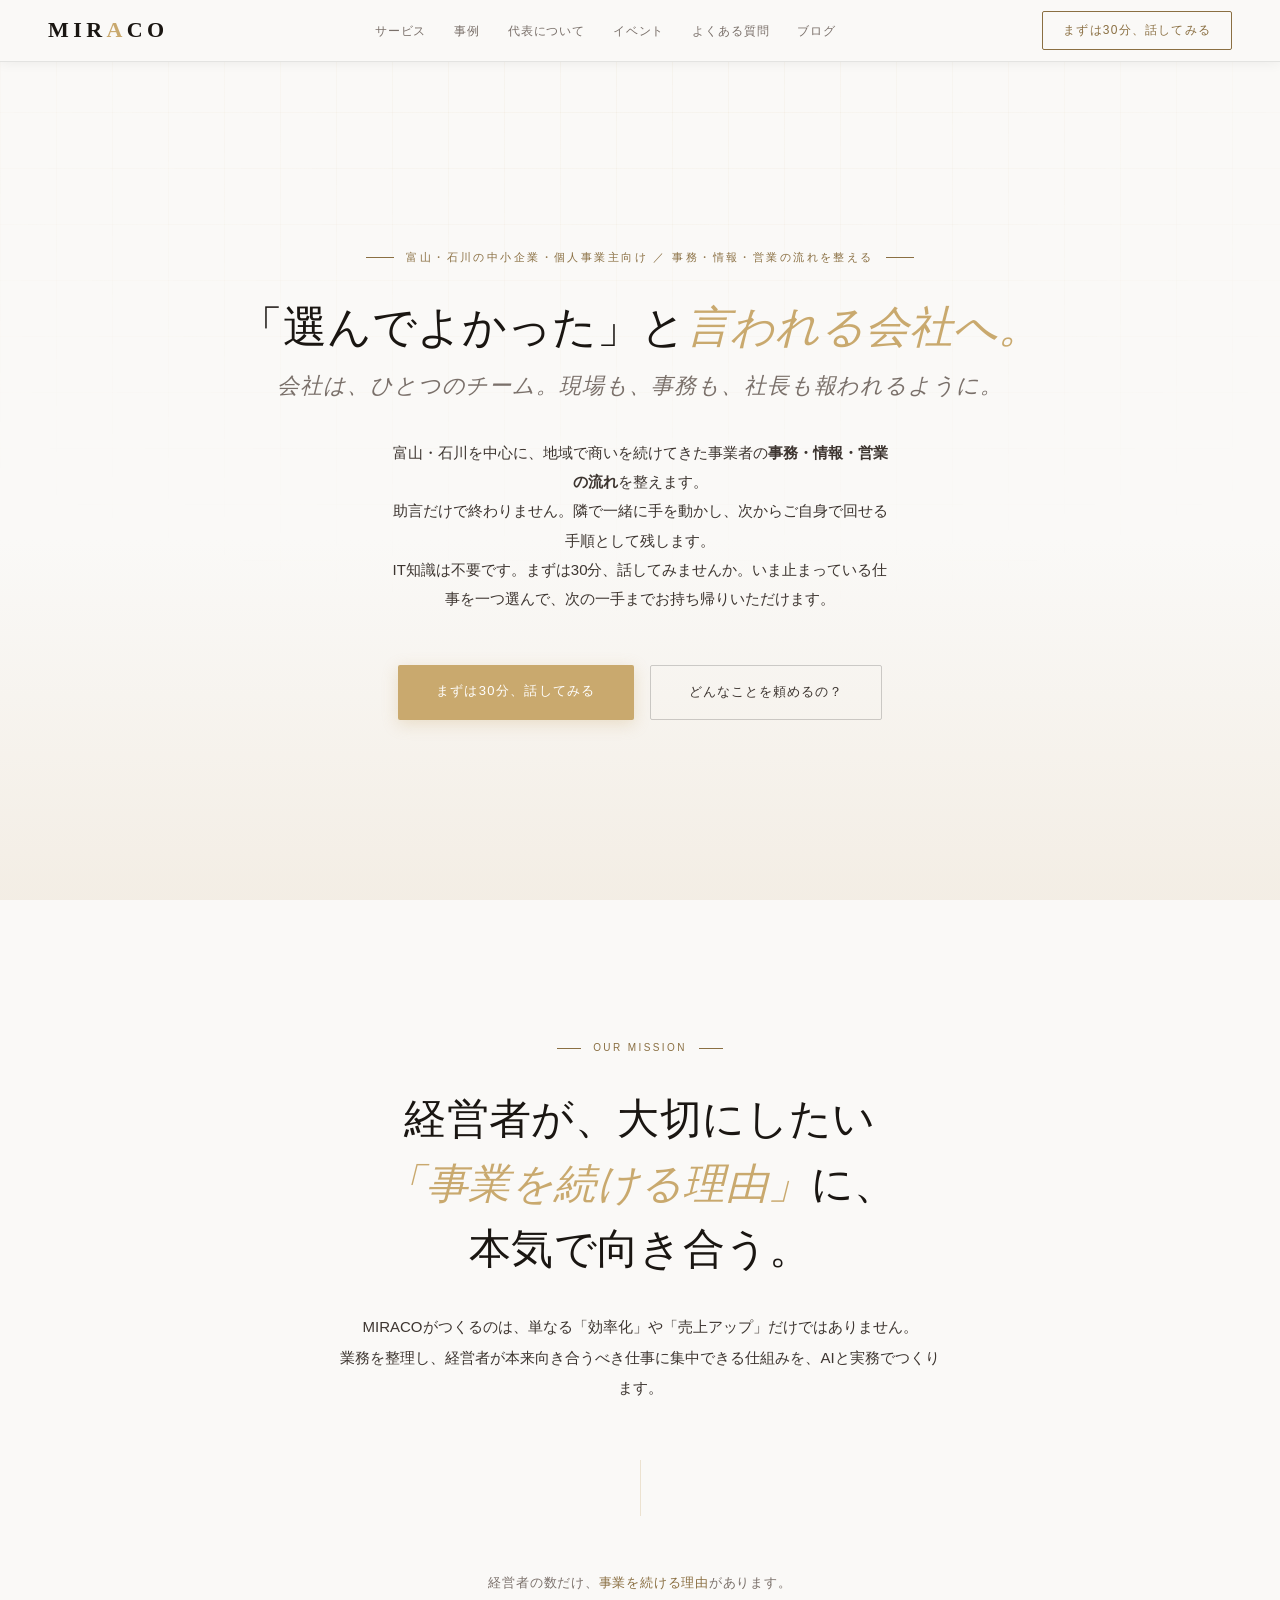
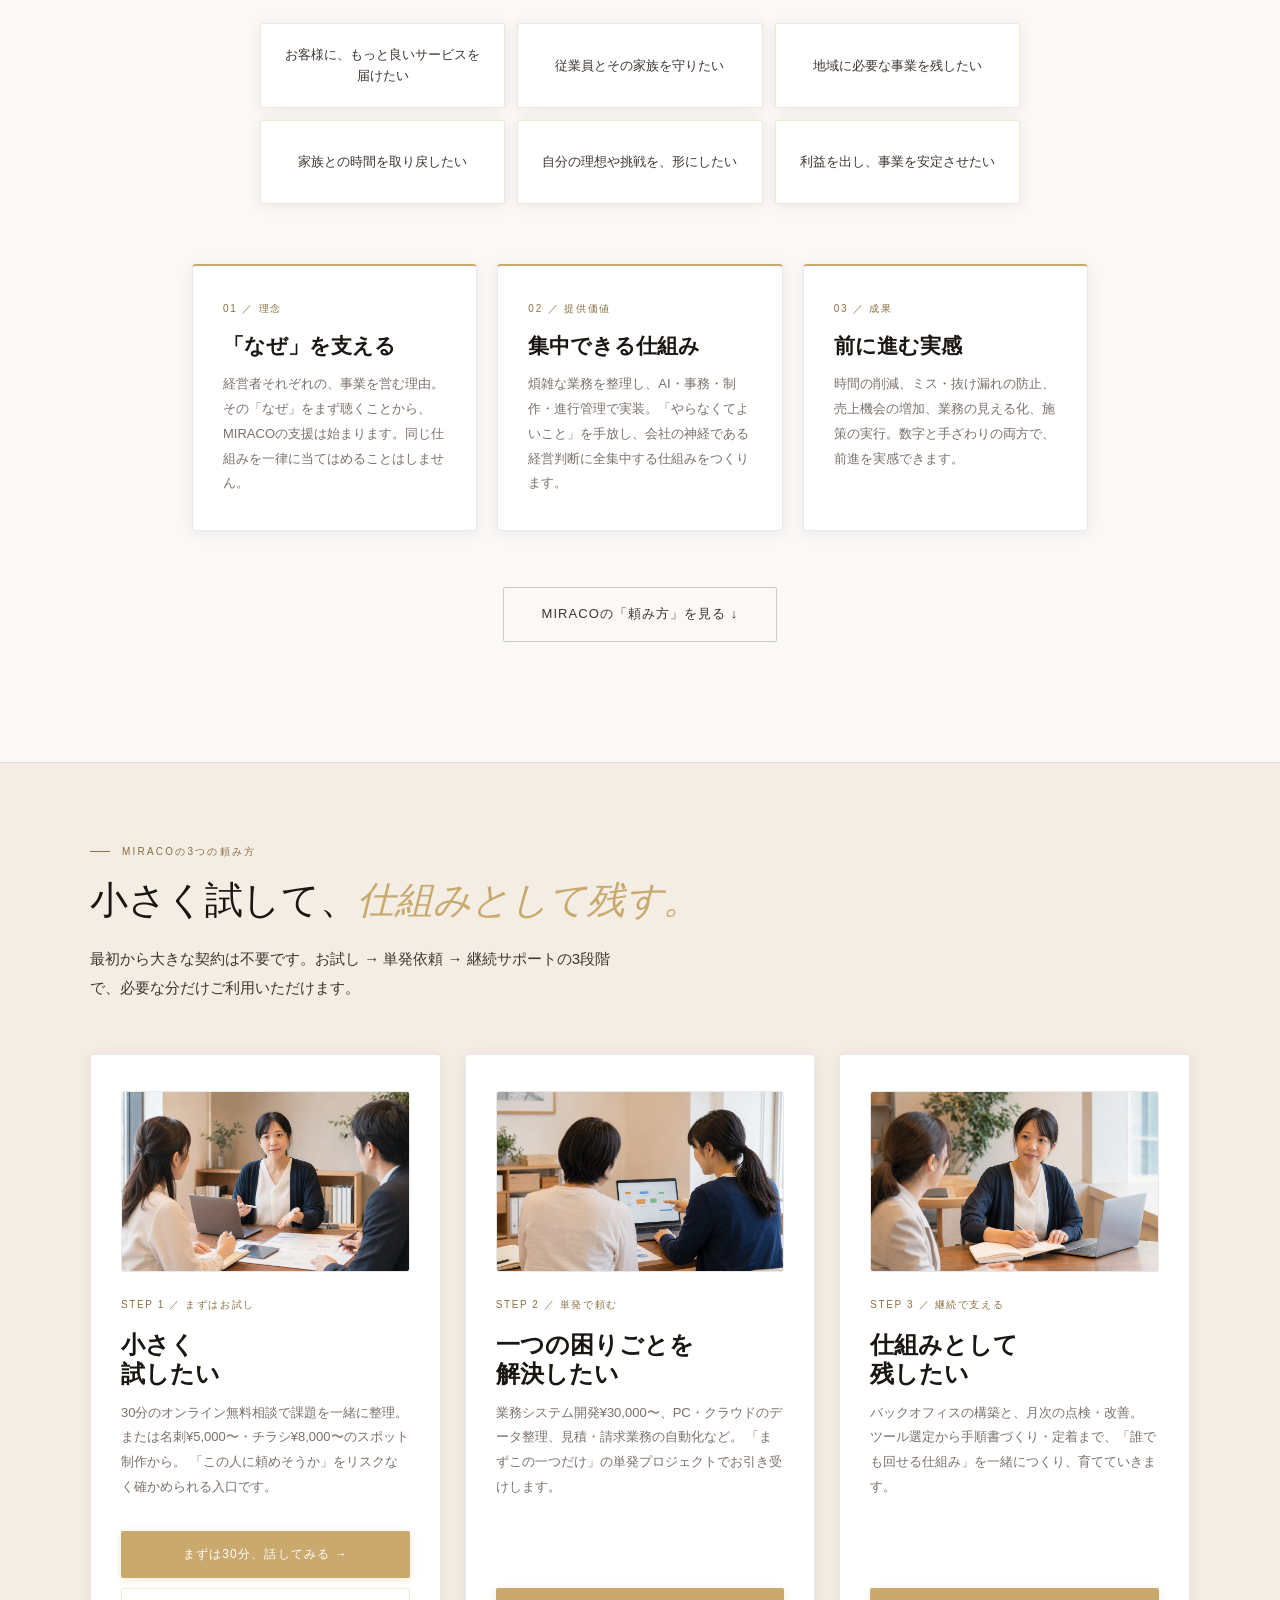
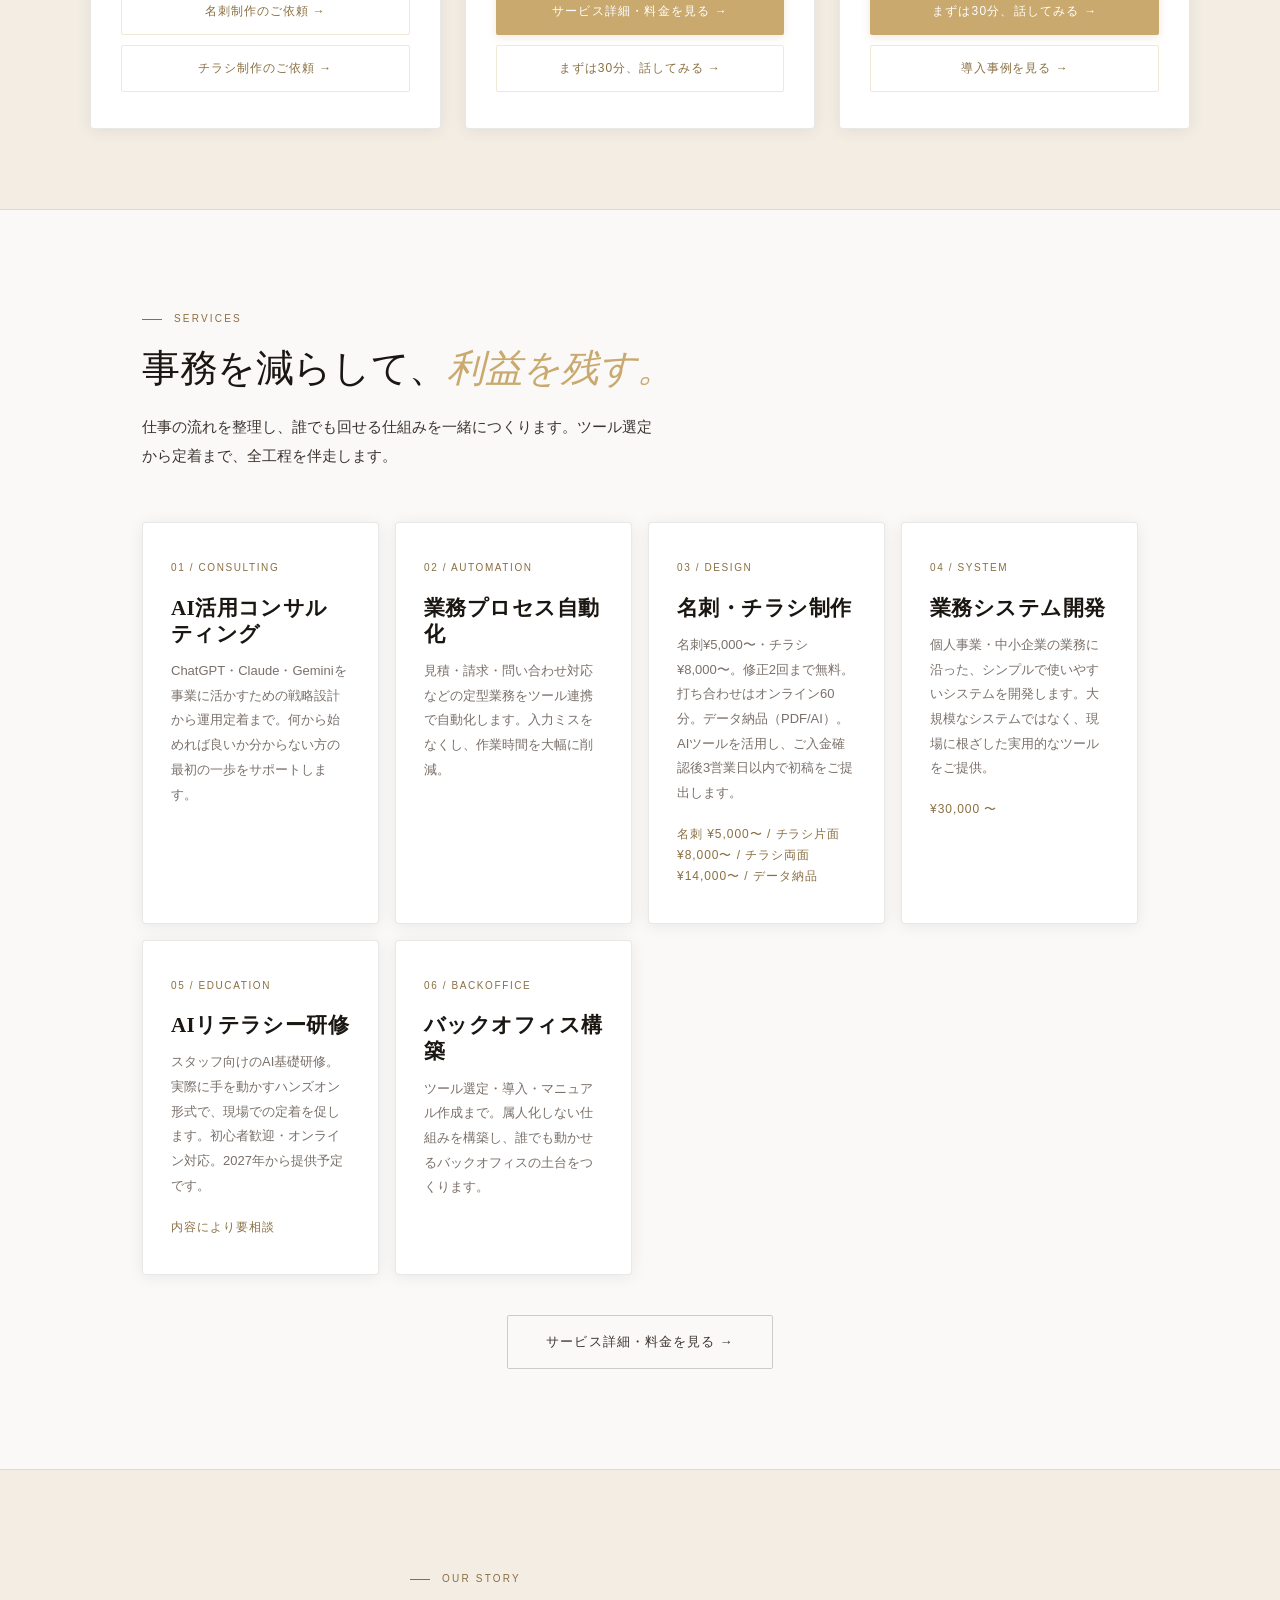
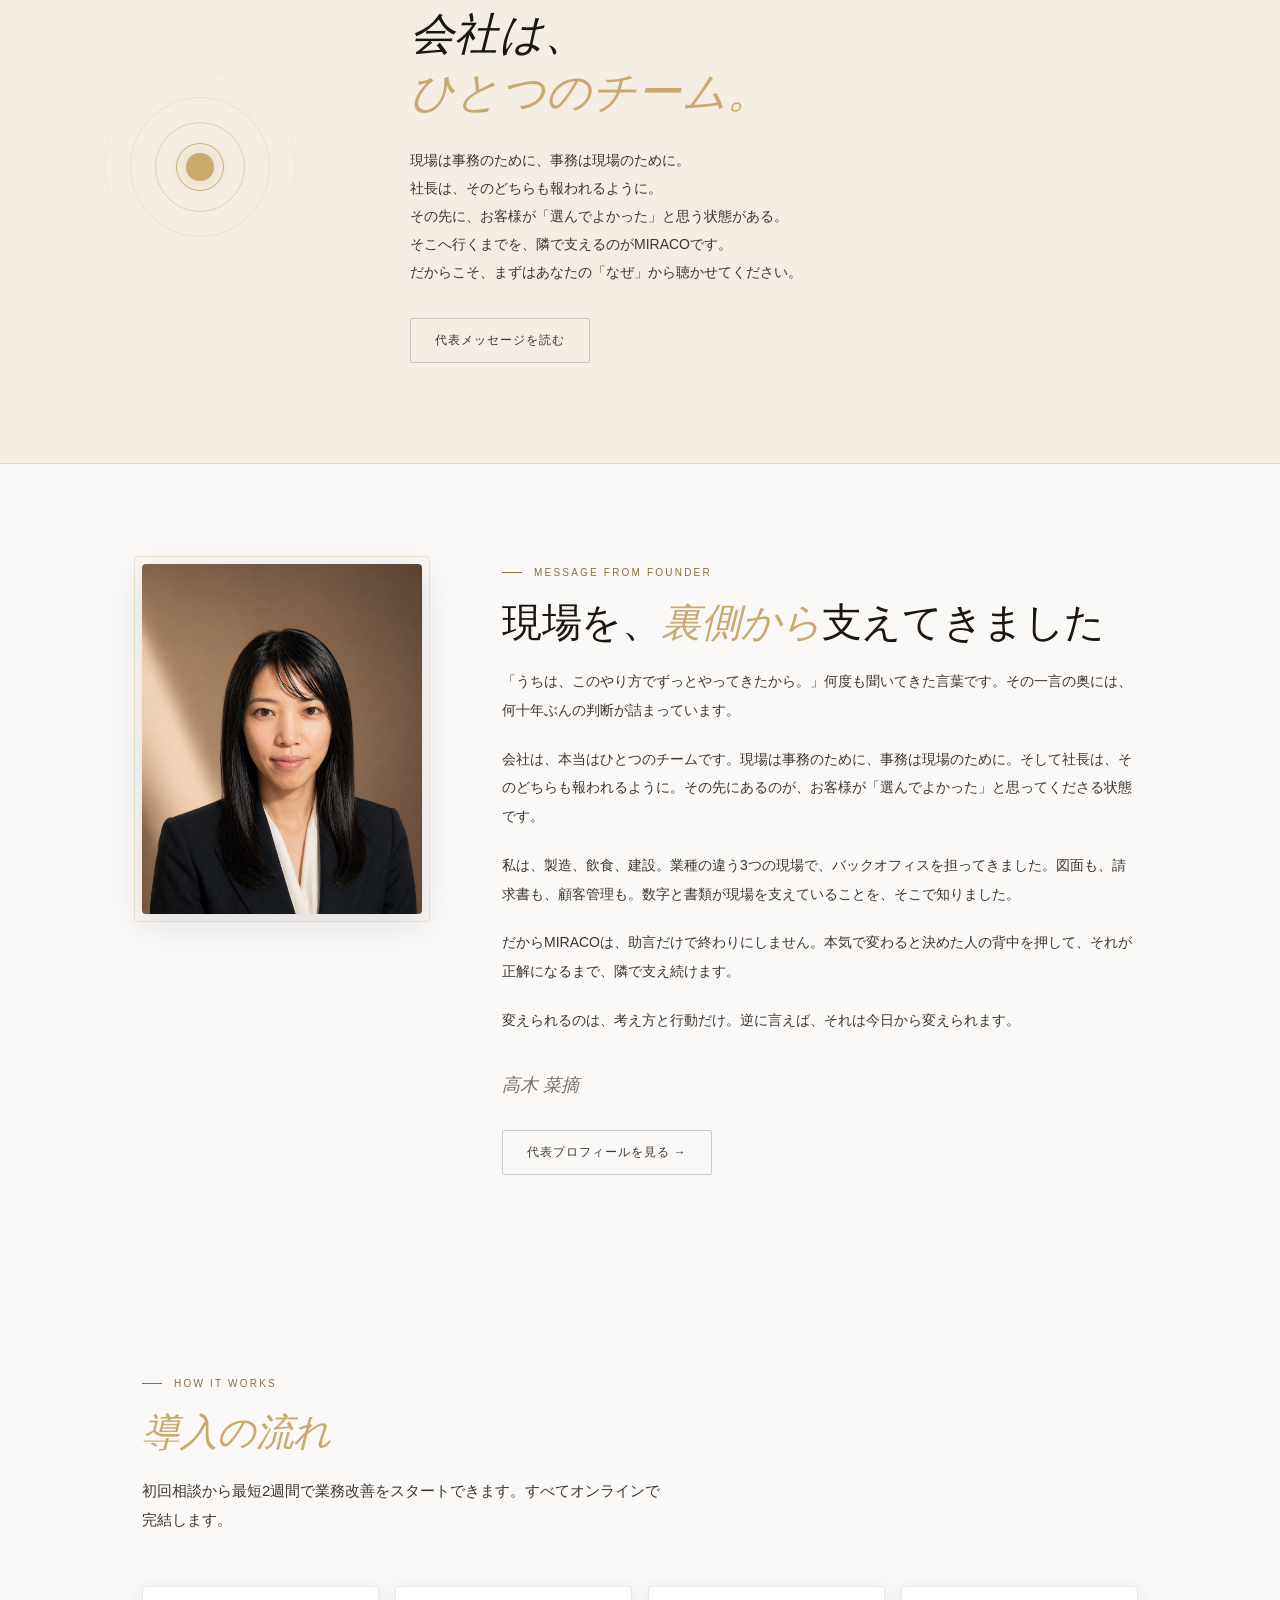
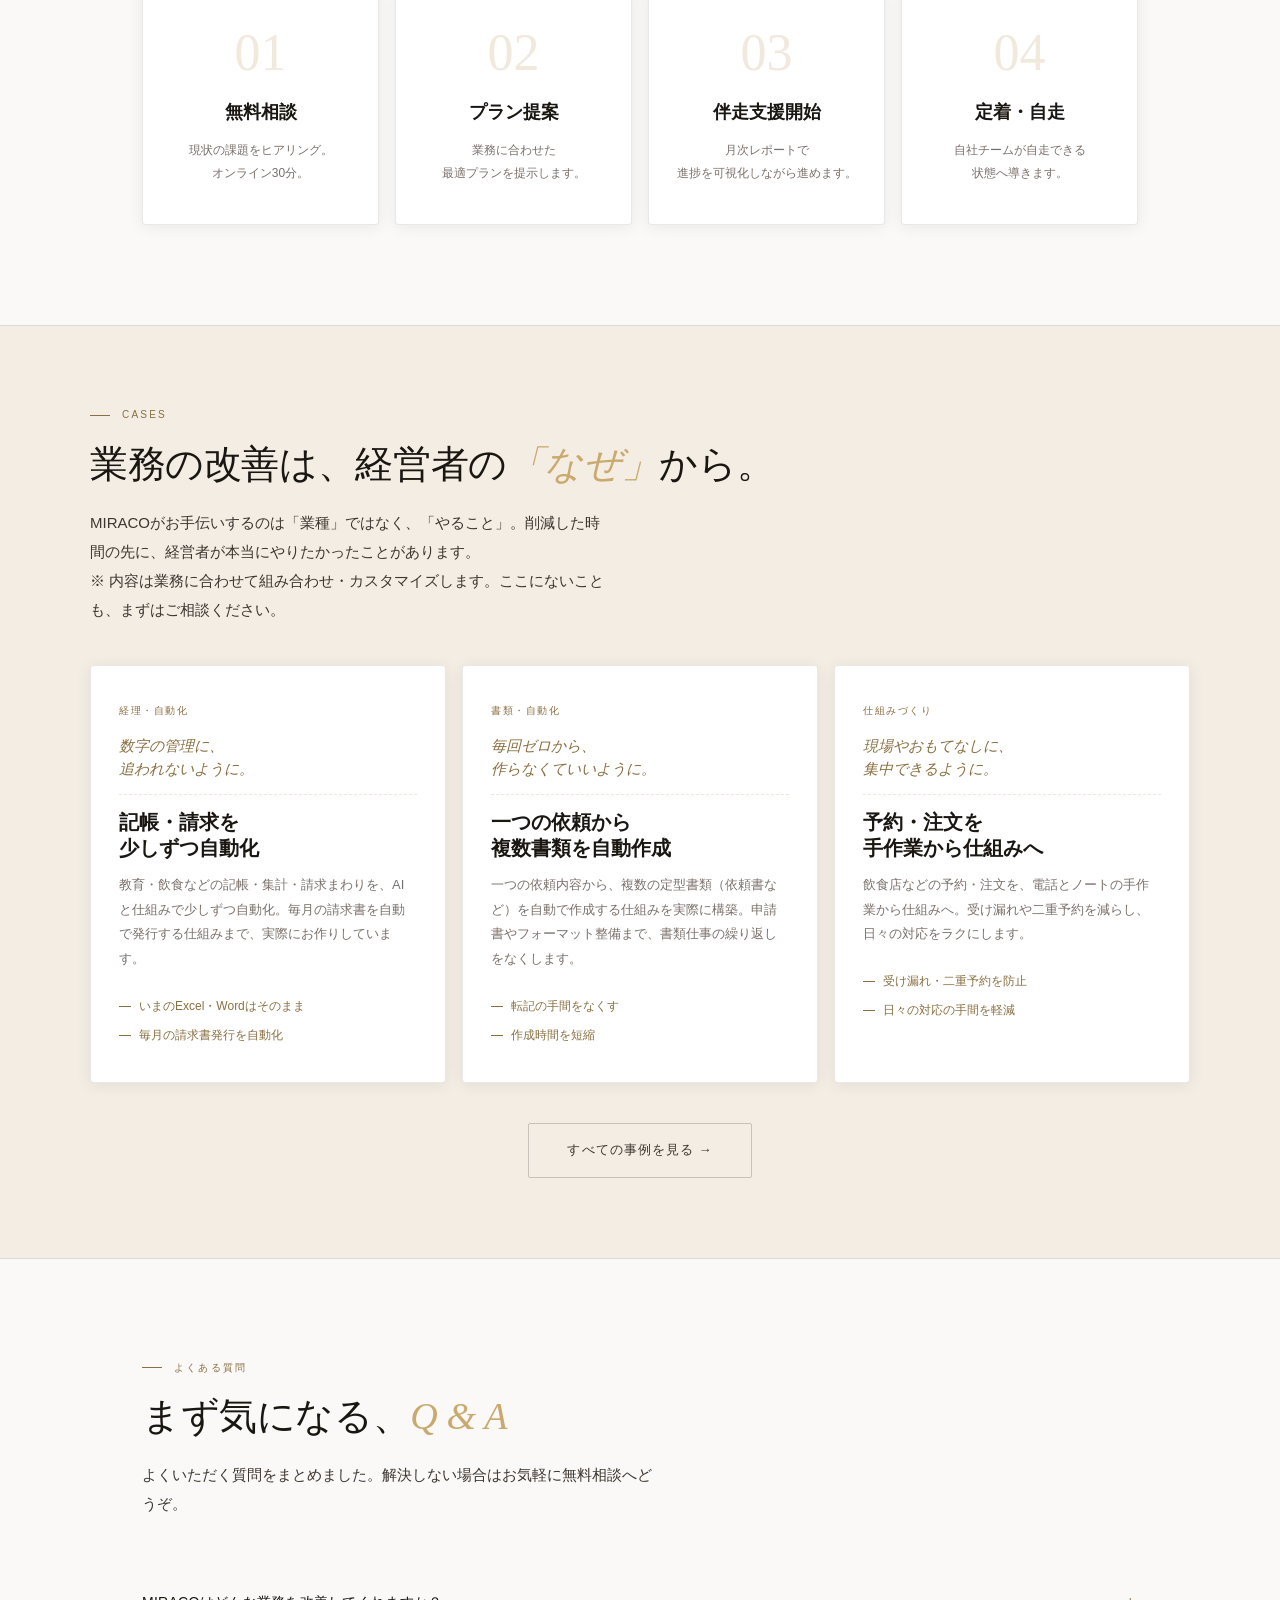
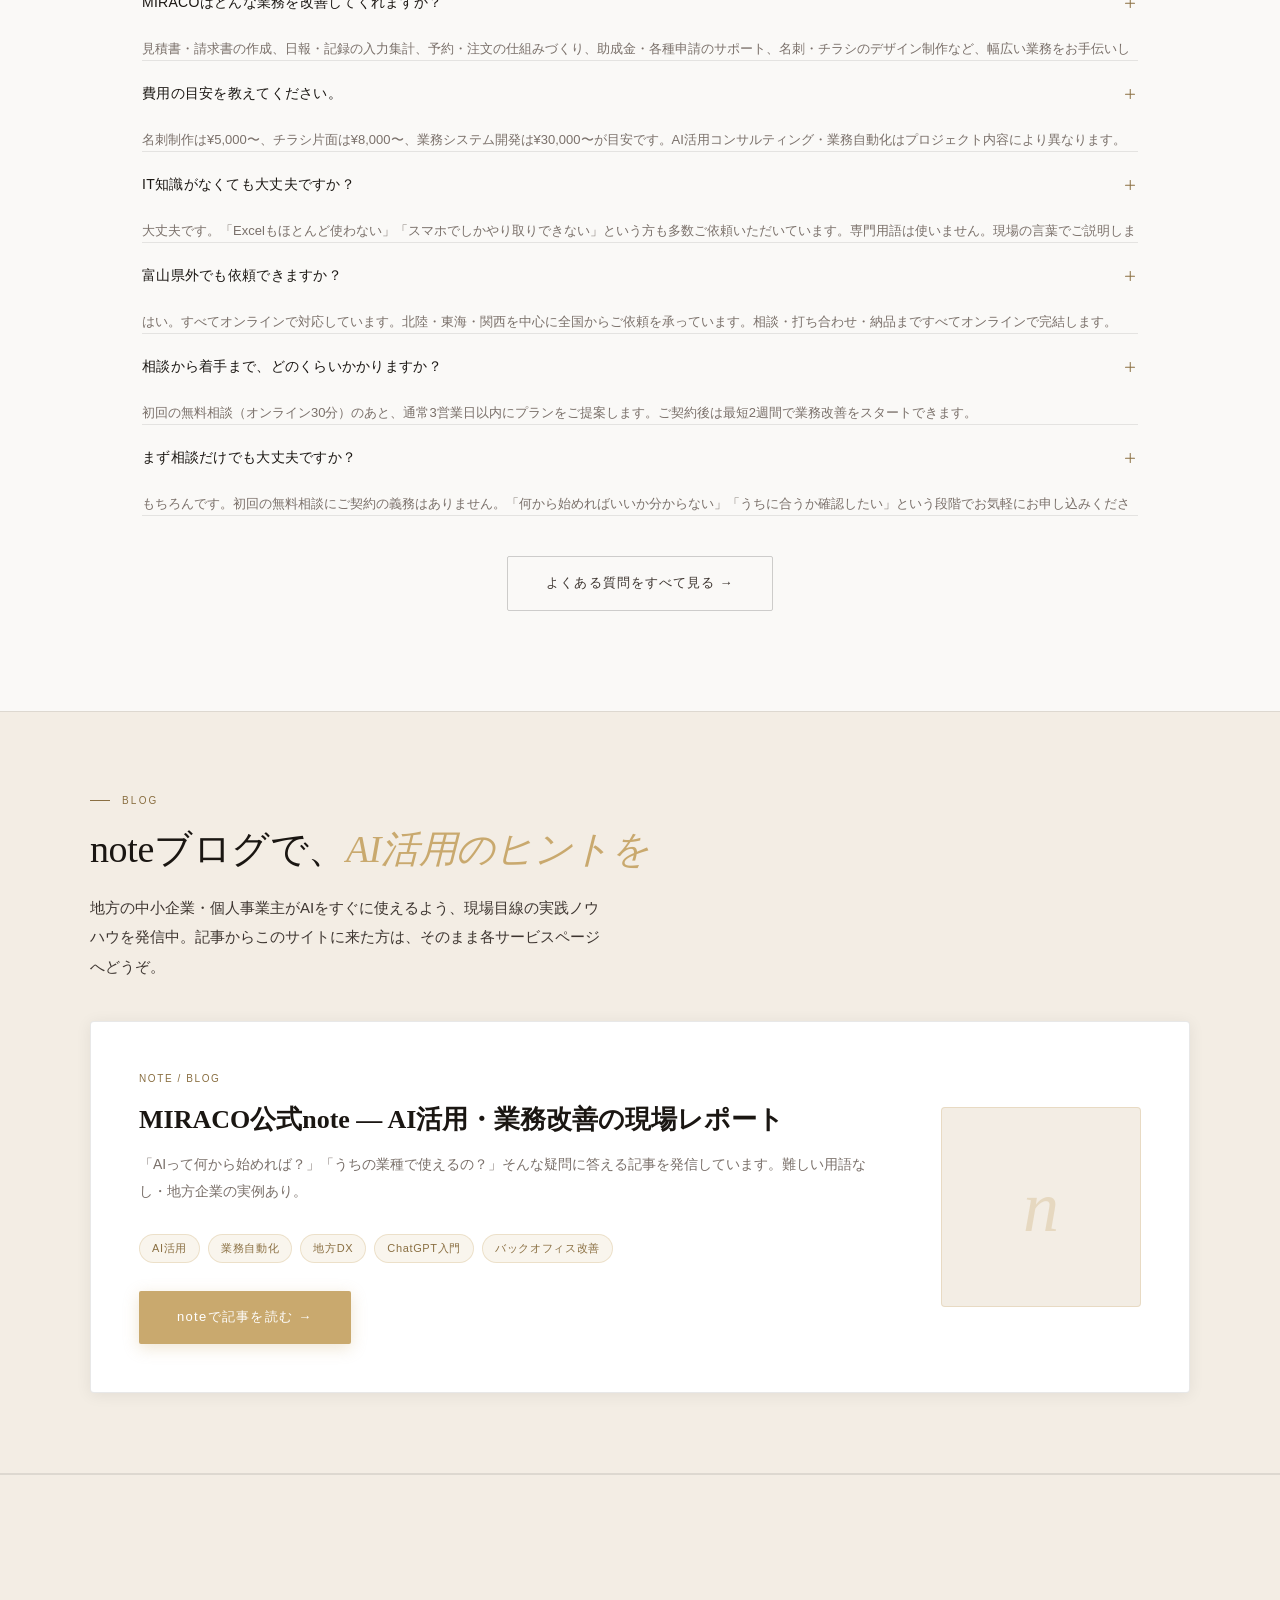
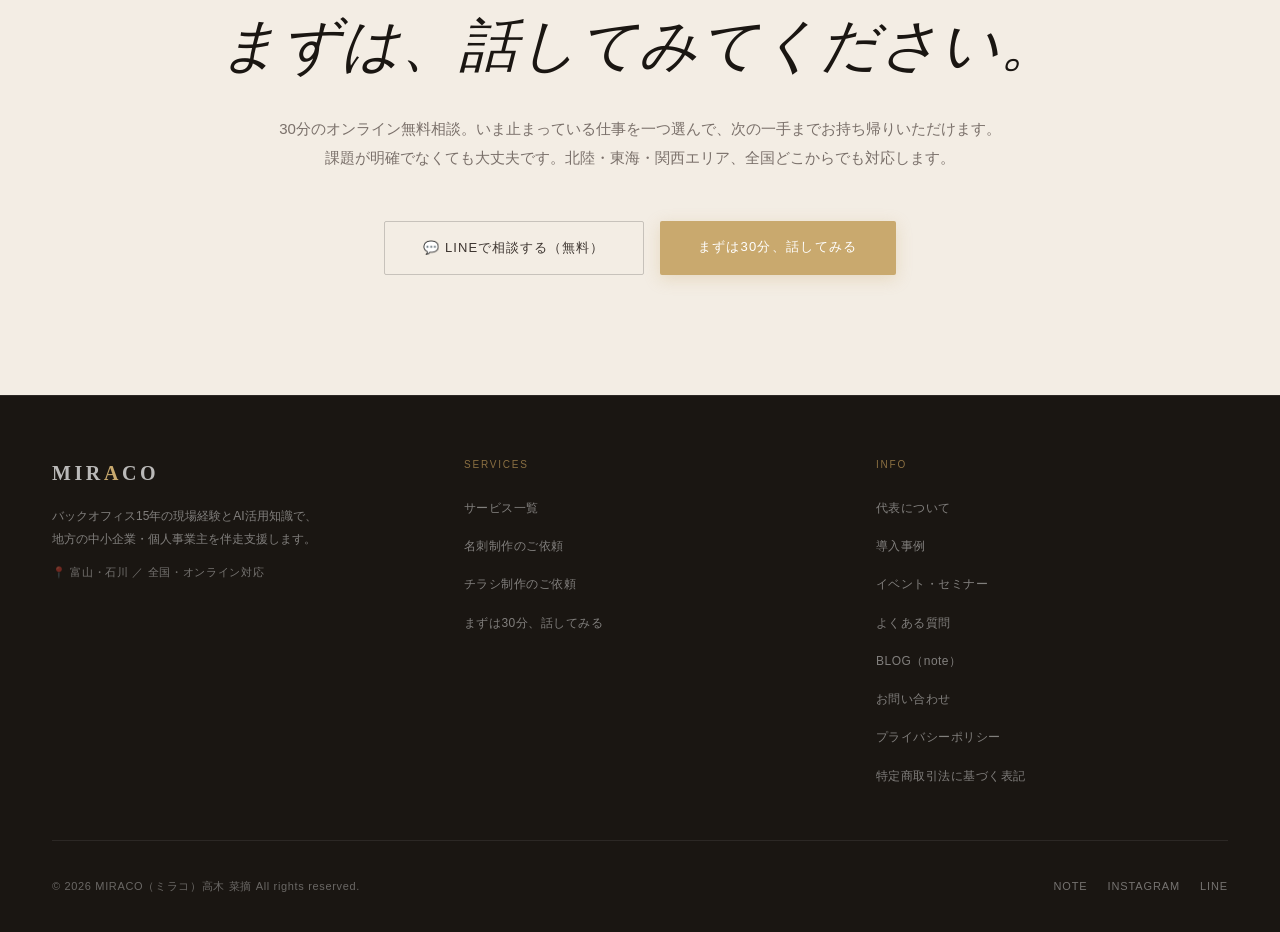
==== commit fd3d1efd: "スマホの見出しを1行に統一、表記を1つ→一つへ - .s-title「小さく試して、仕組みとして残す。」16文字ぶんで逆算し1行に - .gw-title 3枚のカード見出しはスマホでのみ<br>を外" ====
--- a/index.html
+++ b/index.html
@@ -891,7 +891,13 @@
 }
 
 @media (max-width: 480px) {
-  .hero-h1 { font-size: 22px; }
+  /* 「選んでよかった」と言われる会社へ。= 18文字。画面幅から逆算して必ず1行に収める */
+  .hero-h1 { font-size: min(22px, calc((100vw - 48px) / 18.6)); white-space: nowrap; }
+  /* 小さく試して、仕組みとして残す。= 16文字。画面幅から逆算して1行に */
+  .s-title { font-size: min(26px, calc((100vw - 48px) / 16.6)); white-space: nowrap; }
+  /* カード見出しはスマホでは改行を外し、13文字ぶんで1行に */
+  .gw-title br { display: none; }
+  .gw-title { font-size: min(24px, calc((100vw - 110px) / 13.4)); white-space: nowrap; }
   .services-grid { grid-template-columns: 1fr; }
   .flow-grid { grid-template-columns: 1fr; }
   .hero-actions { flex-direction: column; align-items: center; }
@@ -941,7 +947,7 @@
     <p class="hero-body">
       富山・石川を中心に、地域で商いを続けてきた事業者の<strong>事務・情報・営業の流れ</strong>を整えます。<br>
       助言だけで終わりません。隣で一緒に手を動かし、次からご自身で回せる手順として残します。<br>
-      IT知識は不要です。まずは30分、話してみませんか。いま止まっている仕事を1つ選んで、次の一手までお持ち帰りいただけます。
+      IT知識は不要です。まずは30分、話してみませんか。いま止まっている仕事を一つ選んで、次の一手までお持ち帰りいただけます。
     </p>
     <div class="hero-actions">
       <a href="booking.html" class="btn-gold" target="_blank" rel="noopener noreferrer">まずは30分、話してみる</a>
@@ -1026,10 +1032,10 @@
       <div class="gw-card">
         <img class="gw-photo" src="assets/images/kaizen.jpg" alt="パソコンの業務フロー図を一緒に確認しながら業務改善を進める様子" loading="lazy">
         <p class="svc-tag">STEP 2 ／ 単発で頼む</p>
-        <p class="gw-title">1つの困りごとを<br>解決したい</p>
+        <p class="gw-title">一つの困りごとを<br>解決したい</p>
         <p class="gw-desc">
           業務システム開発¥30,000〜、PC・クラウドのデータ整理、見積・請求業務の自動化など。
-          「まずこの1つだけ」の単発プロジェクトでお引き受けします。
+          「まずこの一つだけ」の単発プロジェクトでお引き受けします。
         </p>
         <div class="gw-links">
           <a href="services.html" class="gw-link-primary">サービス詳細・料金を見る →</a>
@@ -1198,8 +1204,8 @@
       <div class="case-card">
         <p class="case-tag">書類・自動化</p>
         <p class="case-why">毎回ゼロから、<br>作らなくていいように。</p>
-        <p class="case-title">1つの依頼から<br>複数書類を自動作成</p>
-        <p class="case-body">1つの依頼内容から、複数の定型書類（依頼書など）を自動で作成する仕組みを実際に構築。申請書やフォーマット整備まで、書類仕事の繰り返しをなくします。</p>
+        <p class="case-title">一つの依頼から<br>複数書類を自動作成</p>
+        <p class="case-body">一つの依頼内容から、複数の定型書類（依頼書など）を自動で作成する仕組みを実際に構築。申請書やフォーマット整備まで、書類仕事の繰り返しをなくします。</p>
         <div class="case-stats">
           <span class="case-stat">転記の手間をなくす</span>
           <span class="case-stat">作成時間を短縮</span>
@@ -1290,7 +1296,7 @@
 <!-- ── CTA FINAL ── -->
 <div class="cta-section">
   <p class="cta-title">まずは、<em>話してみてください。</em></p>
-  <p class="cta-sub">30分のオンライン無料相談。いま止まっている仕事を1つ選んで、次の一手までお持ち帰りいただけます。<br>課題が明確でなくても大丈夫です。北陸・東海・関西エリア、全国どこからでも対応します。</p>
+  <p class="cta-sub">30分のオンライン無料相談。いま止まっている仕事を一つ選んで、次の一手までお持ち帰りいただけます。<br>課題が明確でなくても大丈夫です。北陸・東海・関西エリア、全国どこからでも対応します。</p>
   <div style="display:flex;gap:16px;justify-content:center;flex-wrap:wrap;">
     <a href="https://lin.ee/v2A0ds8L" class="btn-ghost" target="_blank" rel="noopener noreferrer">💬 LINEで相談する（無料）</a>
     <a href="booking.html" class="btn-gold" target="_blank" rel="noopener noreferrer">まずは30分、話してみる</a>
@@ -1362,12 +1368,13 @@
 <!-- MOTION: スクロールで静かに現れる（外部ライブラリなし／動きを減らす設定を尊重） -->
 <style>
 @media (prefers-reduced-motion: no-preference) {
-  .rv { opacity: 0; transform: translateY(14px); }
+  .rv { opacity: 0; transform: translateY(28px); }
   .rv-on { opacity: 1; transform: none;
-    transition: opacity .7s cubic-bezier(.22,.61,.36,1), transform .7s cubic-bezier(.22,.61,.36,1); }
-  .rv-d1 { transition-delay: .08s; }
-  .rv-d2 { transition-delay: .16s; }
-  .rv-d3 { transition-delay: .24s; }
+    transition: opacity .9s cubic-bezier(.22,.61,.36,1), transform .9s cubic-bezier(.22,.61,.36,1); }
+  .rv-d1 { transition-delay: .13s; }
+  .rv-d2 { transition-delay: .26s; }
+  .rv-d3 { transition-delay: .39s; }
+  .rv-d4 { transition-delay: .52s; }
 }
 </style>
 <script>
@@ -1421,13 +1428,22 @@
       var i = sibs.indexOf(el);
       if (i === 1) el.classList.add('rv-d1');
       else if (i === 2) el.classList.add('rv-d2');
-      else if (i >= 3) el.classList.add('rv-d3');
+      else if (i === 3) el.classList.add('rv-d3');
+      else if (i >= 4) el.classList.add('rv-d4');
       el.classList.add('rv-on');
       io.unobserve(el);
     });
   }, { threshold: 0.08, rootMargin: '0px 0px -8% 0px' });
 
-  seen.forEach(function(el){ io.observe(el); });
+  // 読み込み時点で画面内にあるものは、上から順に少しずつ遅らせて見せる
+  var first = seen.filter(function(el){
+    var r = el.getBoundingClientRect();
+    return r.top < window.innerHeight && r.bottom > 0;
+  });
+  first.forEach(function(el, i){
+    setTimeout(function(){ el.classList.add('rv-on'); }, 120 + i * 130);
+  });
+  seen.forEach(function(el){ if (first.indexOf(el) === -1) io.observe(el); });
 
   // 保険: 3秒後に未表示のものは強制表示（読めない事故を防ぐ）
   setTimeout(function(){
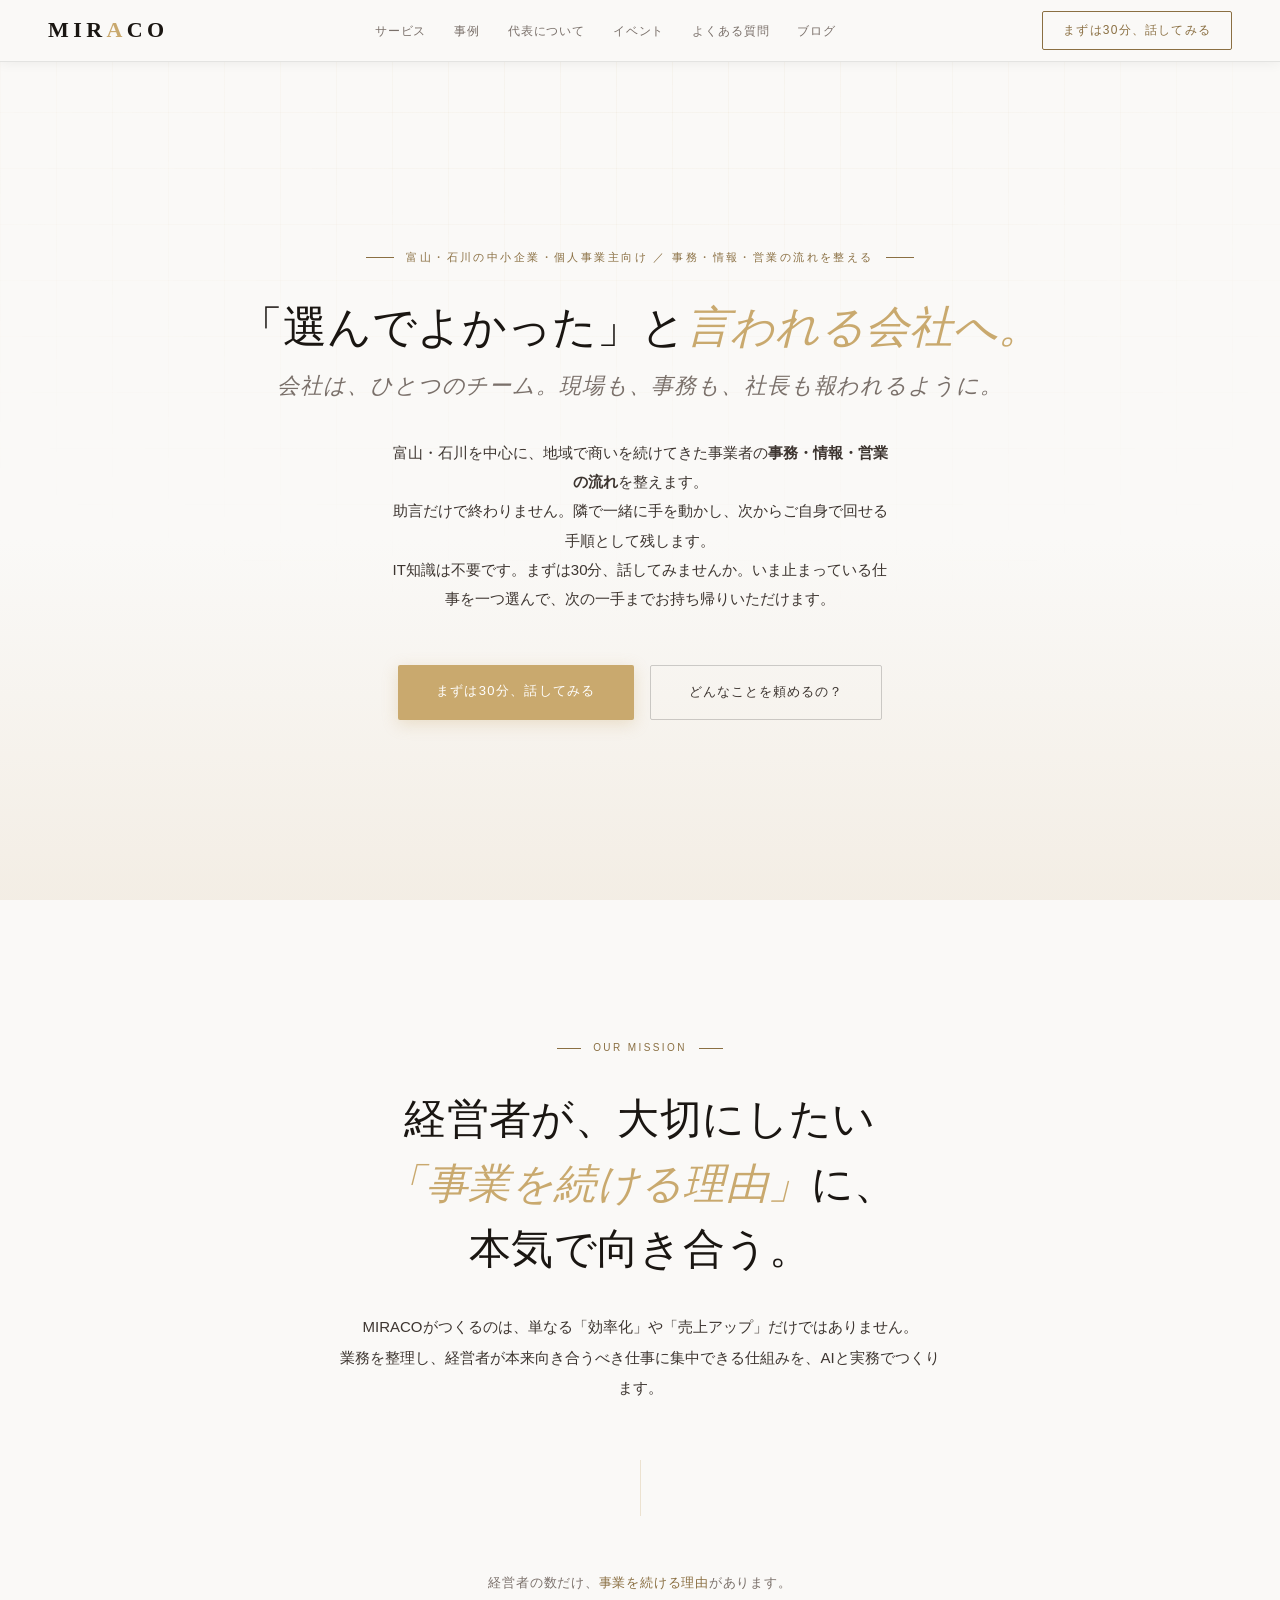
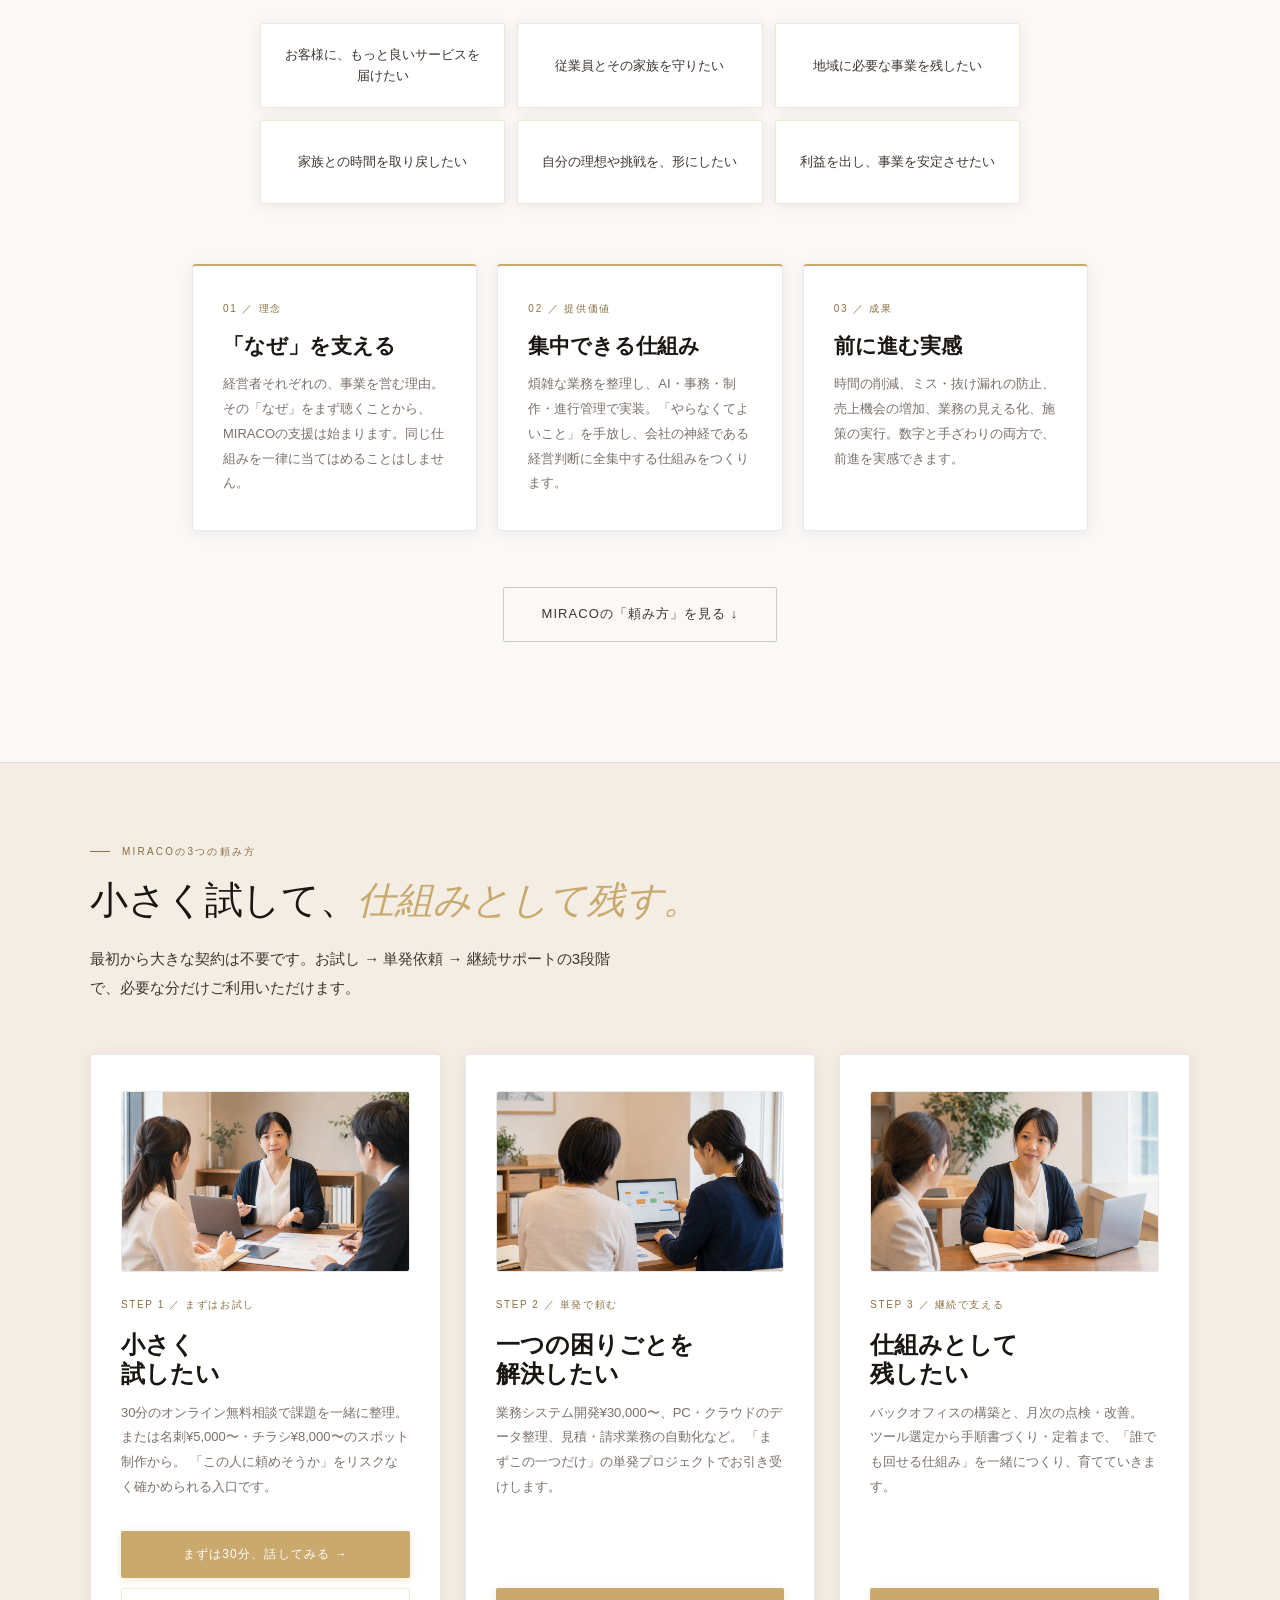
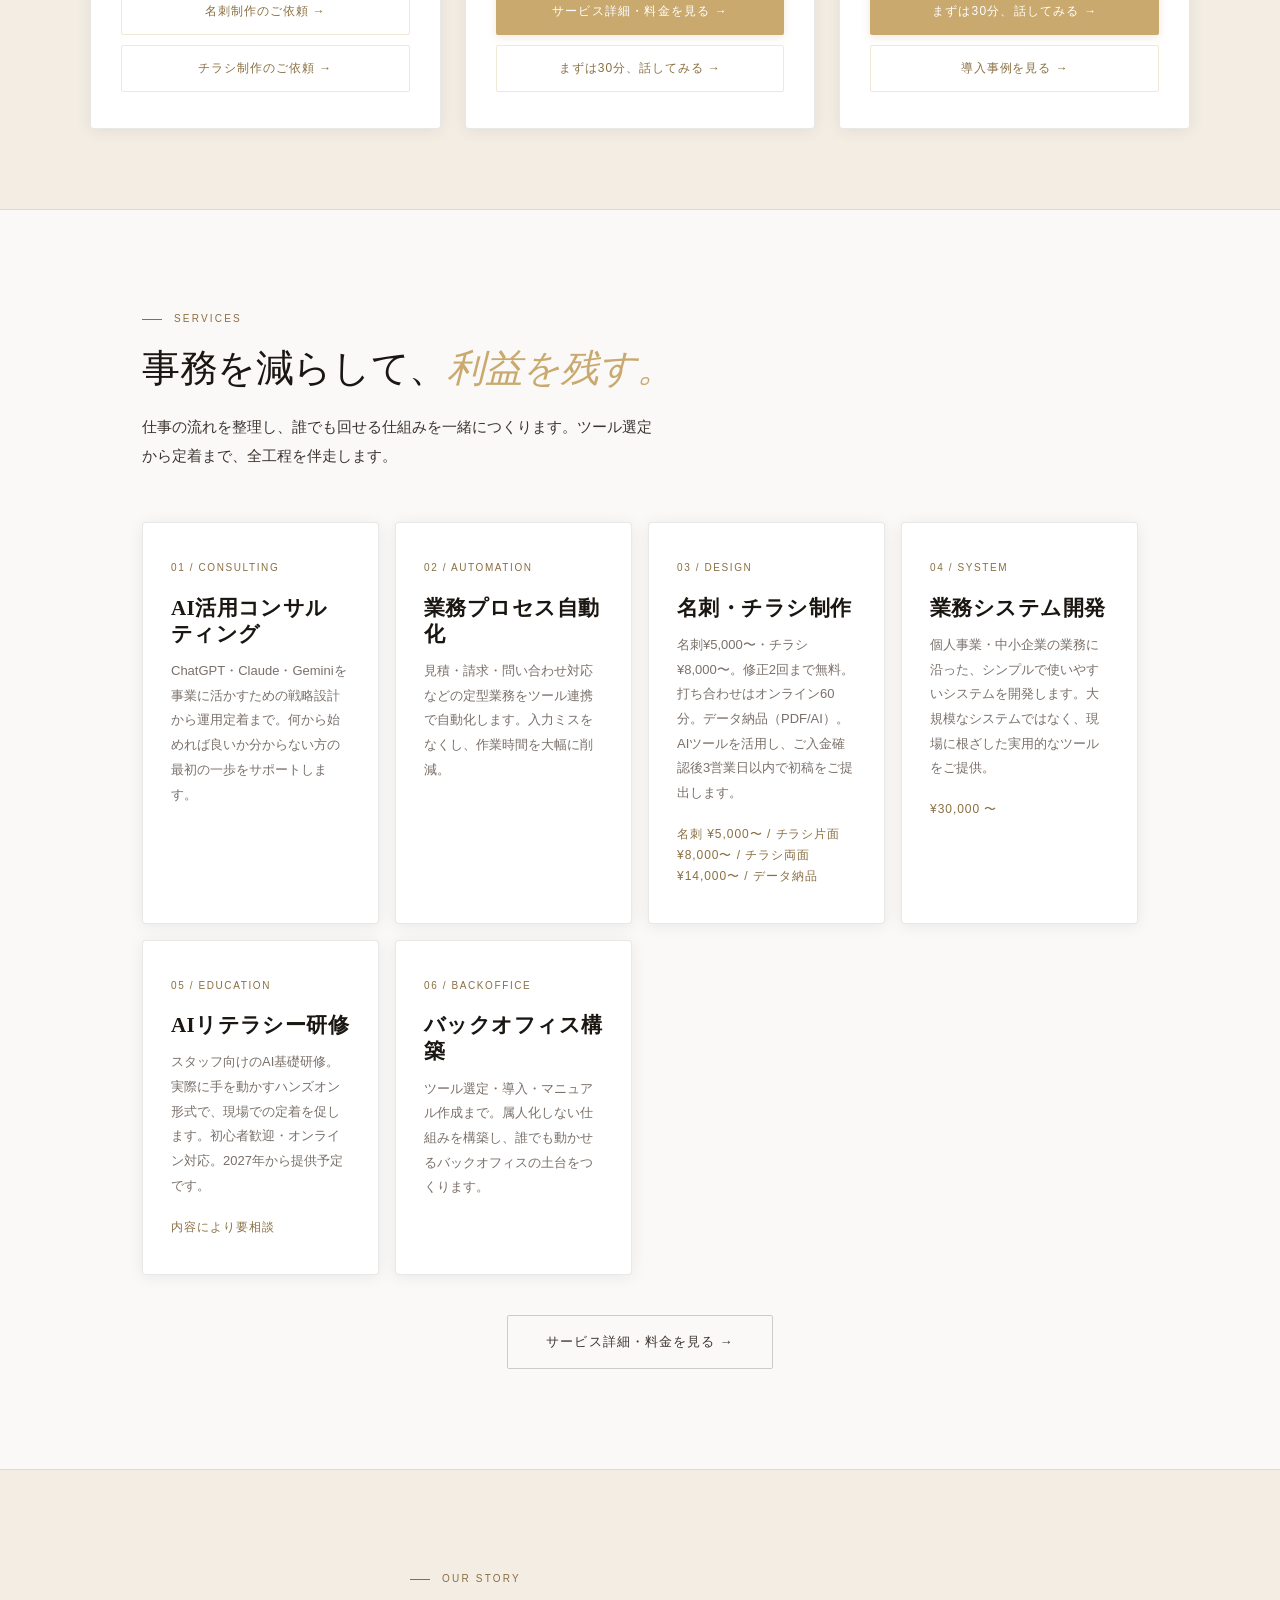
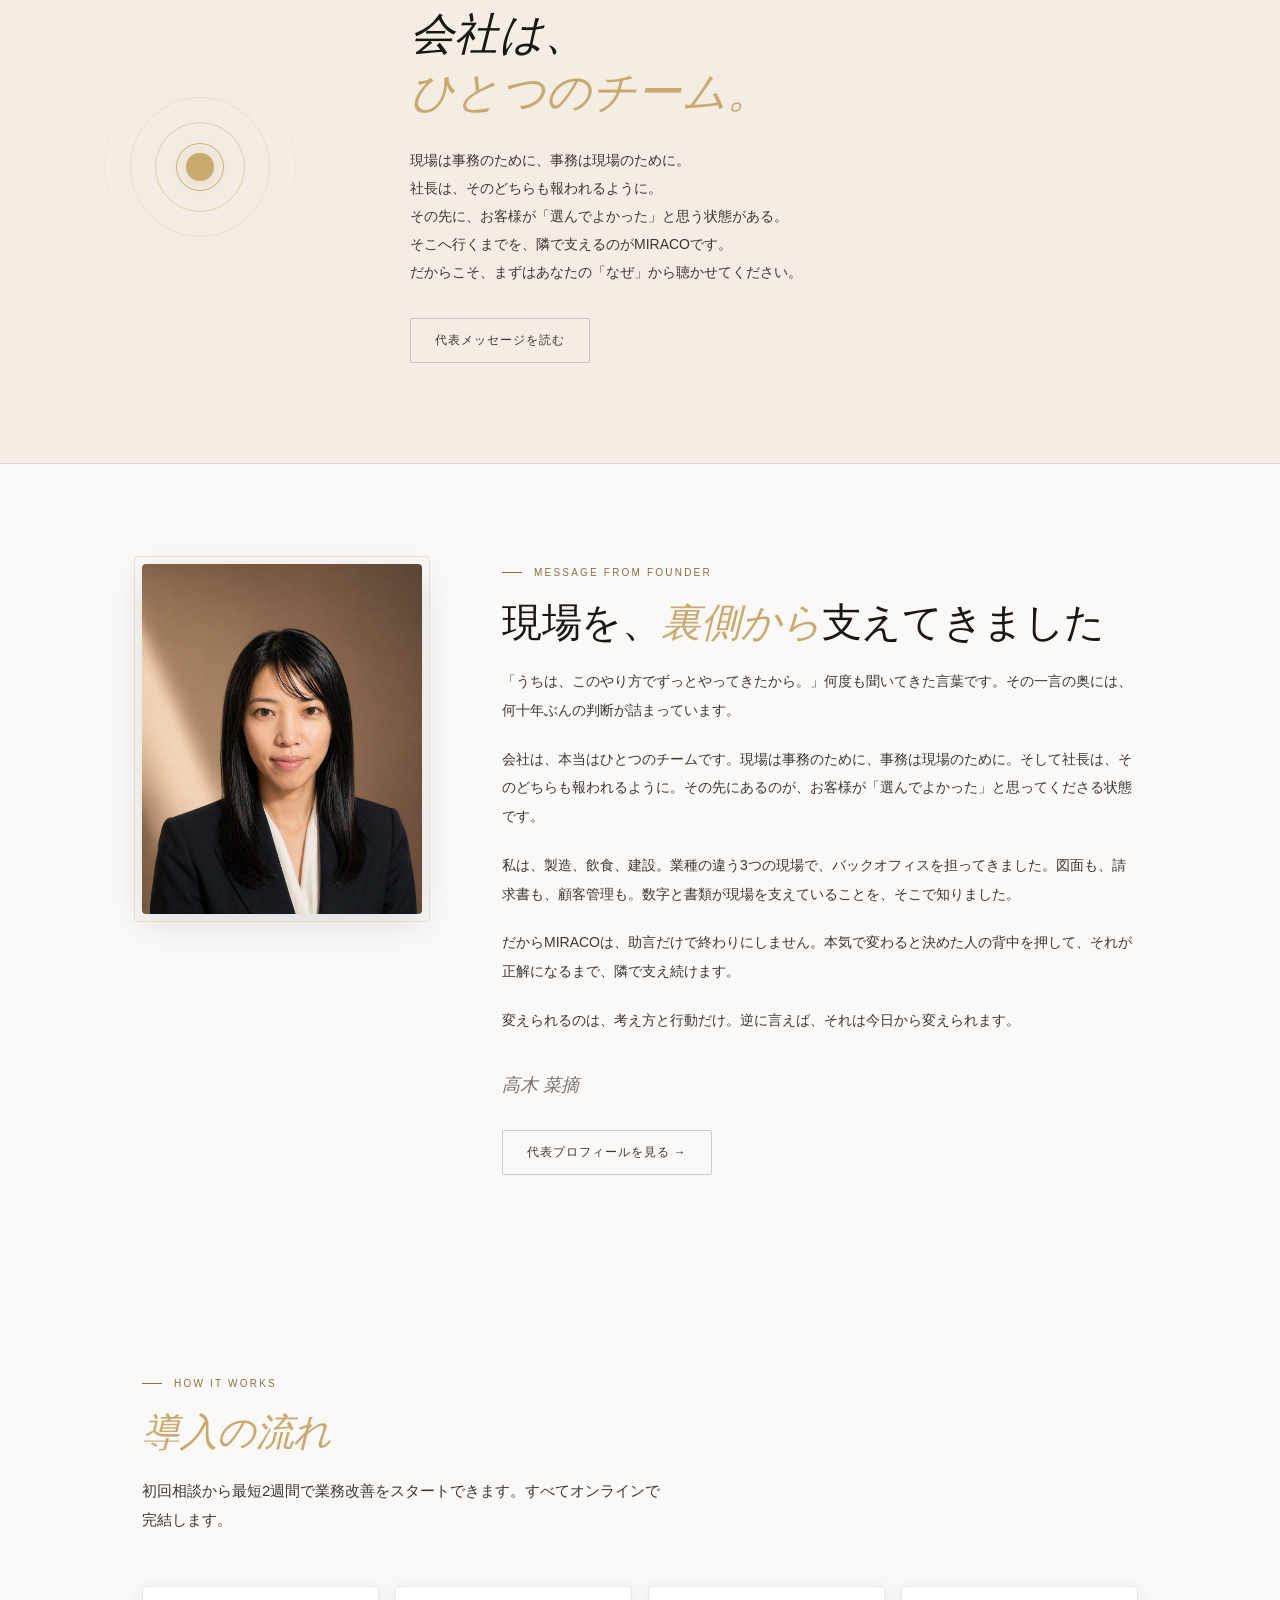
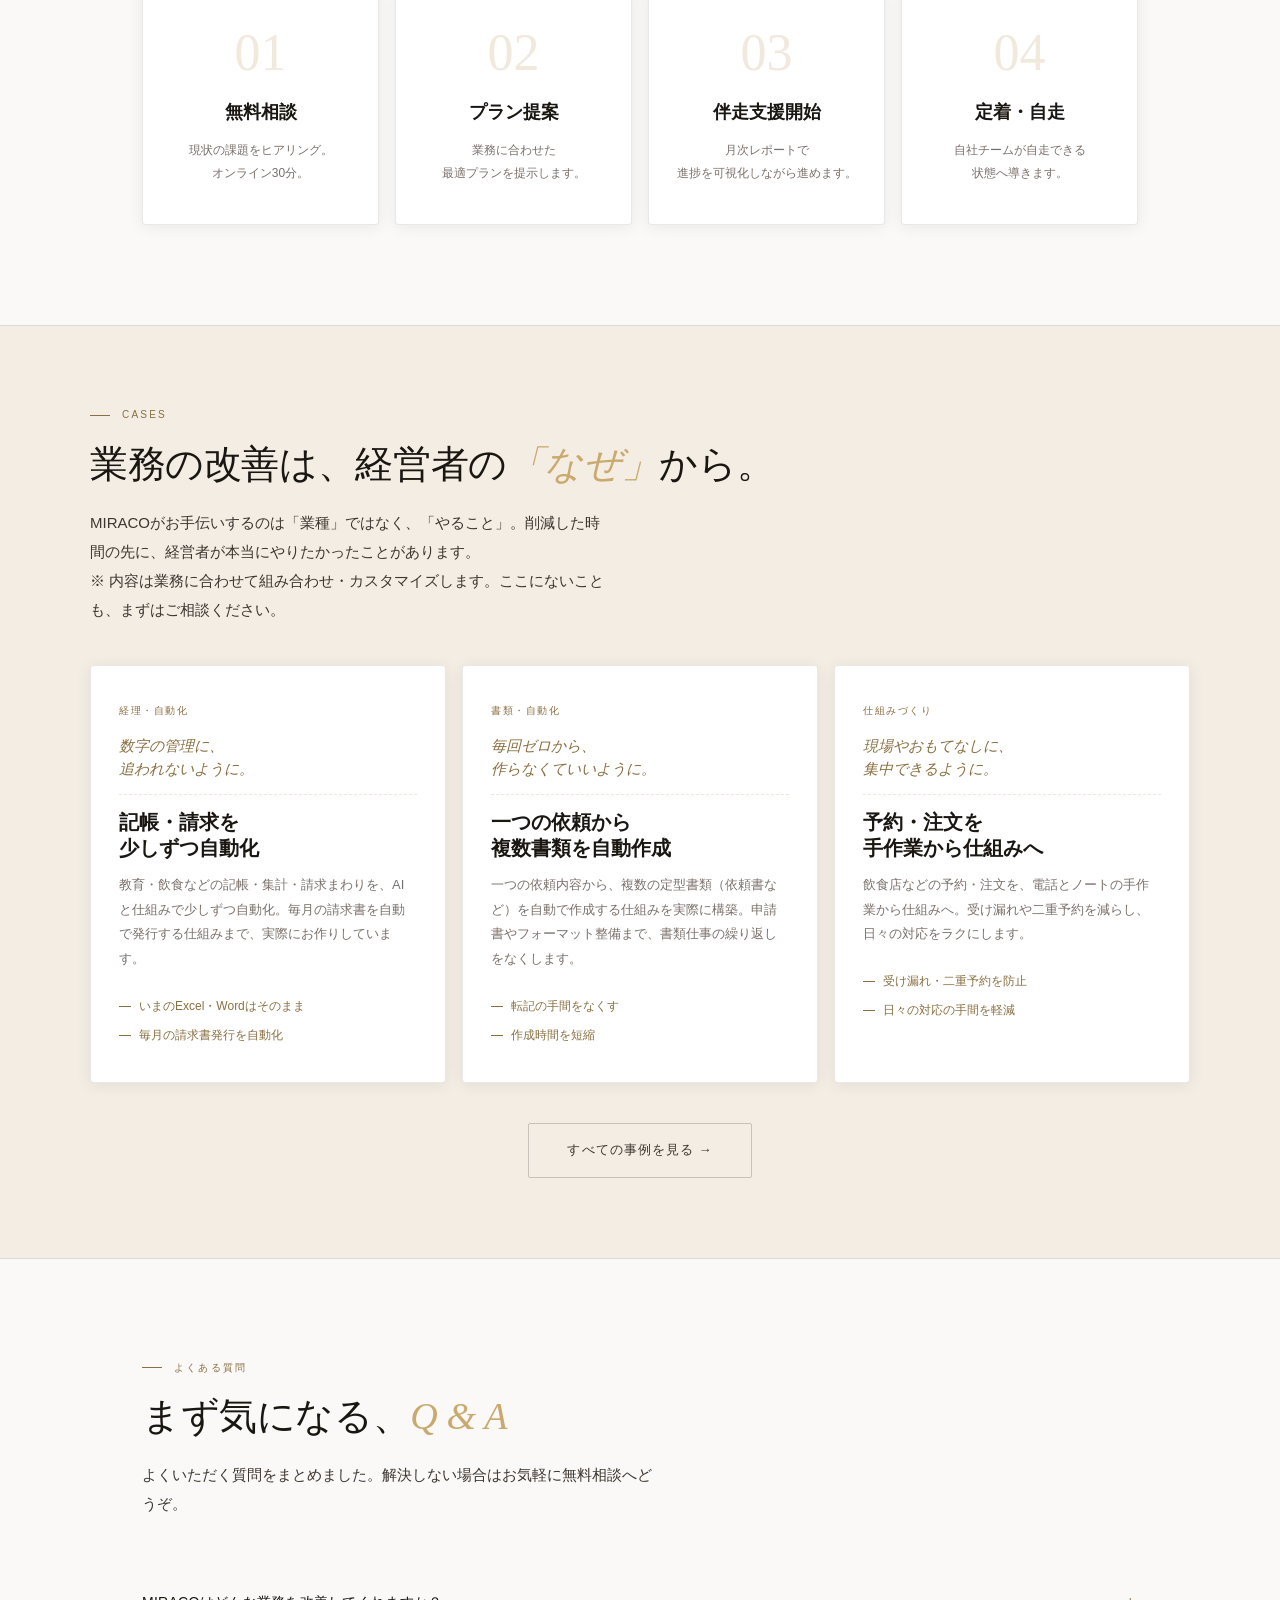
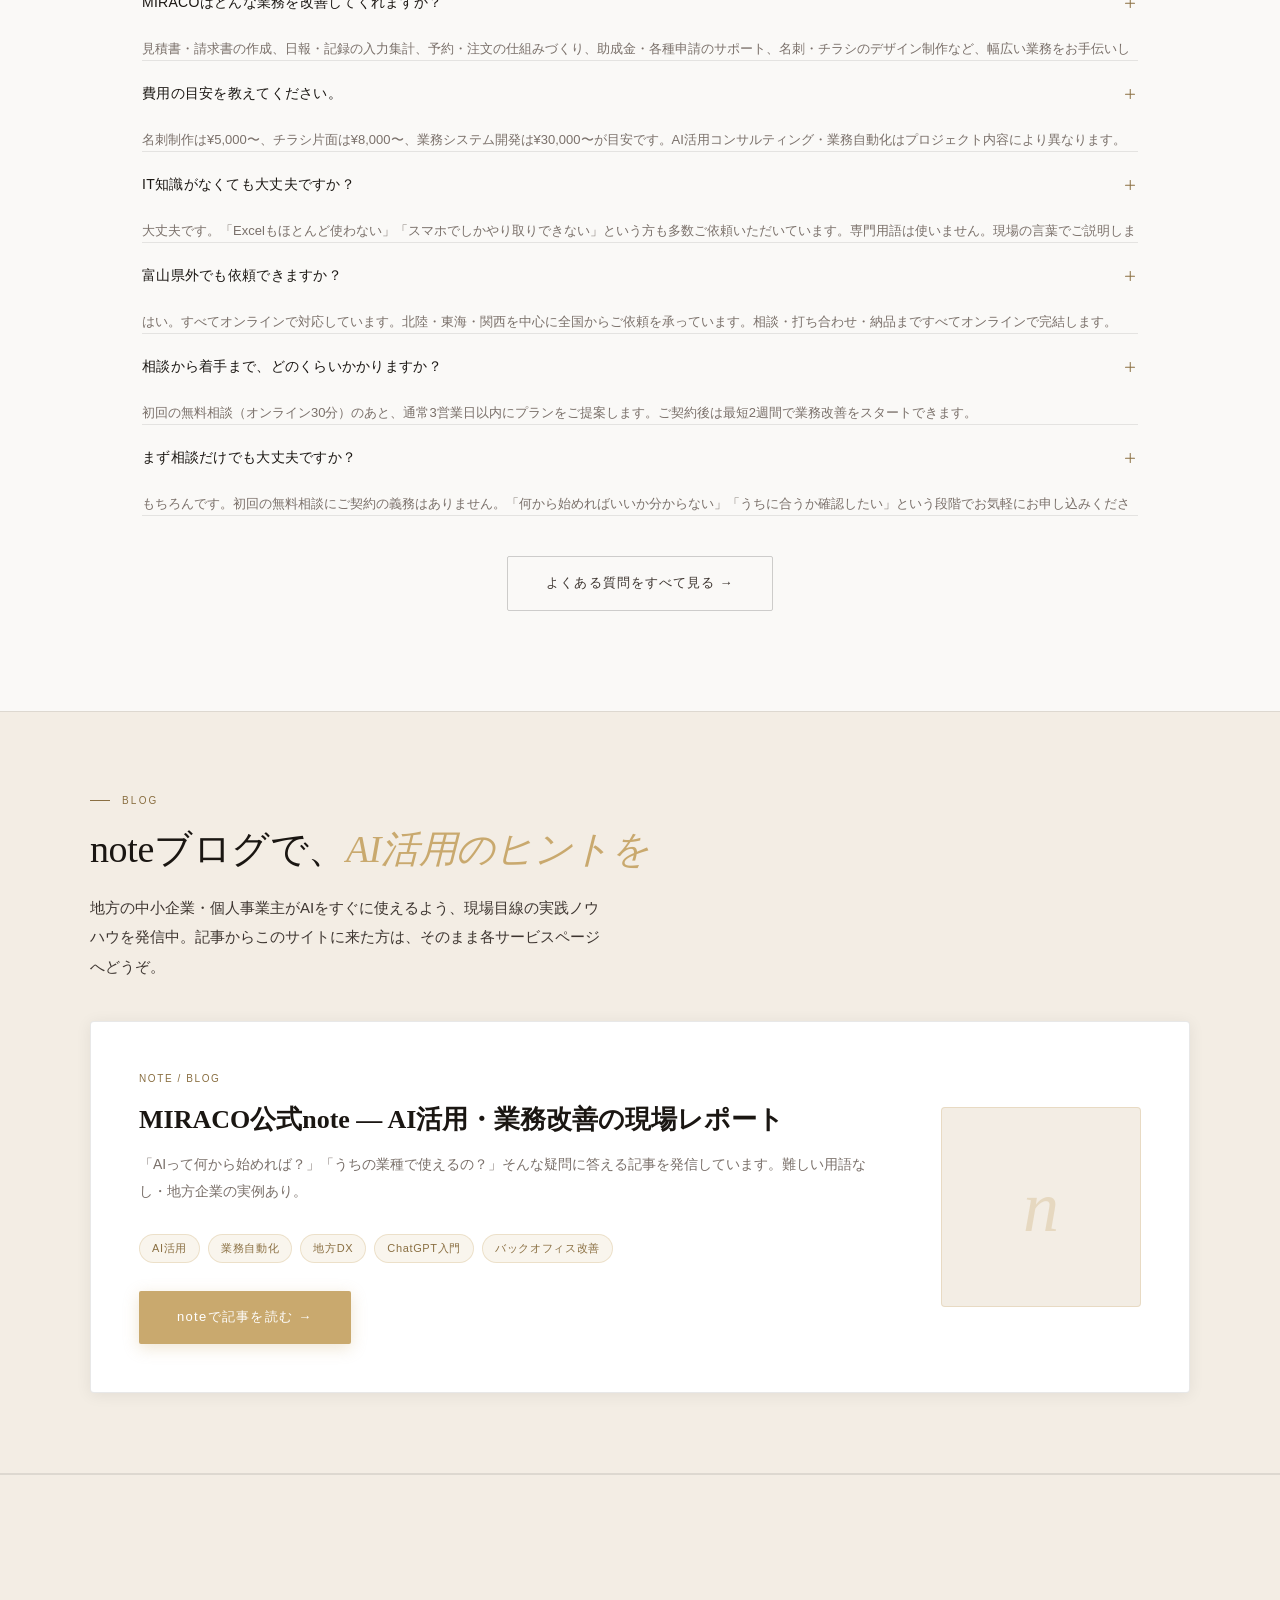
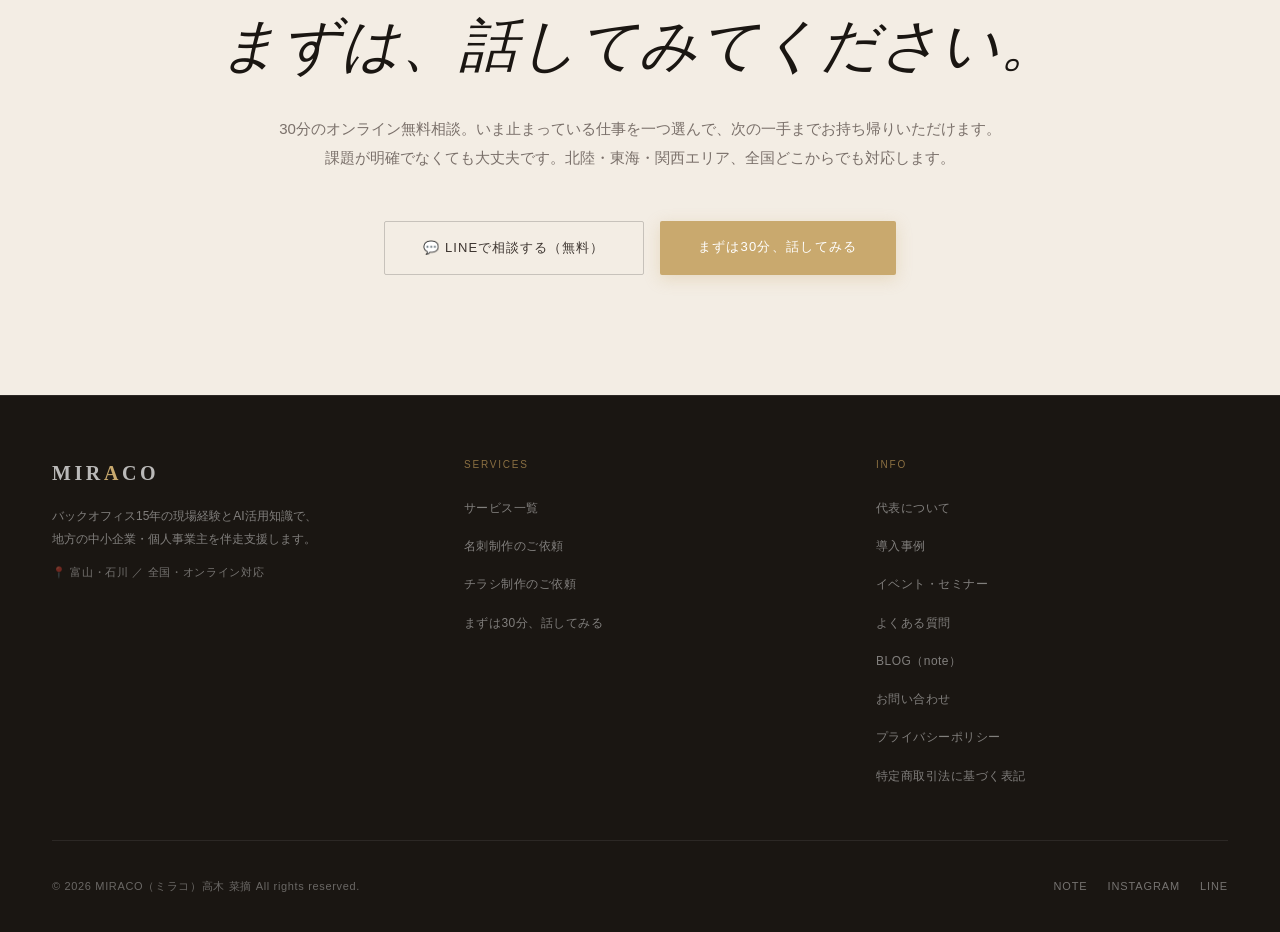
==== commit 9fd648b2: "画像を最適化し、名刺・チラシの写真を自作の制作例へ差し替え - profile-natsumi: PNG 1.78MB → JPEG 145KB（92%削減）。旧PNGは削除 - 名刺・チラシ制作: " ====
--- a/index.html
+++ b/index.html
@@ -30,8 +30,8 @@
       "alternateName": "ミラコ",
       "description": "富山・石川を中心に、地域で商いを続けてきた事業者の事務・情報・営業の流れを整え、利益が残る仕組みに組み直す外部の専門部門。",
       "url": "https://miracobackoffice.com/",
-      "logo": "https://miracobackoffice.com/assets/images/profile-natsumi.png",
-      "image": "https://miracobackoffice.com/assets/images/profile-natsumi.png",
+      "logo": "https://miracobackoffice.com/assets/images/profile-natsumi.jpg",
+      "image": "https://miracobackoffice.com/assets/images/profile-natsumi.jpg",
       "founder": {
         "@type": "Person",
         "name": "高木菜摘",
@@ -1136,7 +1136,7 @@
 <!-- ── FOUNDER ── -->
 <div class="founder-section" id="founder">
   <div class="founder-img-wrap">
-    <img src="assets/images/profile-natsumi.png" alt="MIRACO代表 高木菜摘" loading="lazy">
+    <img src="assets/images/profile-natsumi.jpg" alt="MIRACO代表 高木菜摘" loading="lazy">
   </div>
   <div class="founder-text">
     <p class="s-label">Message from Founder</p>
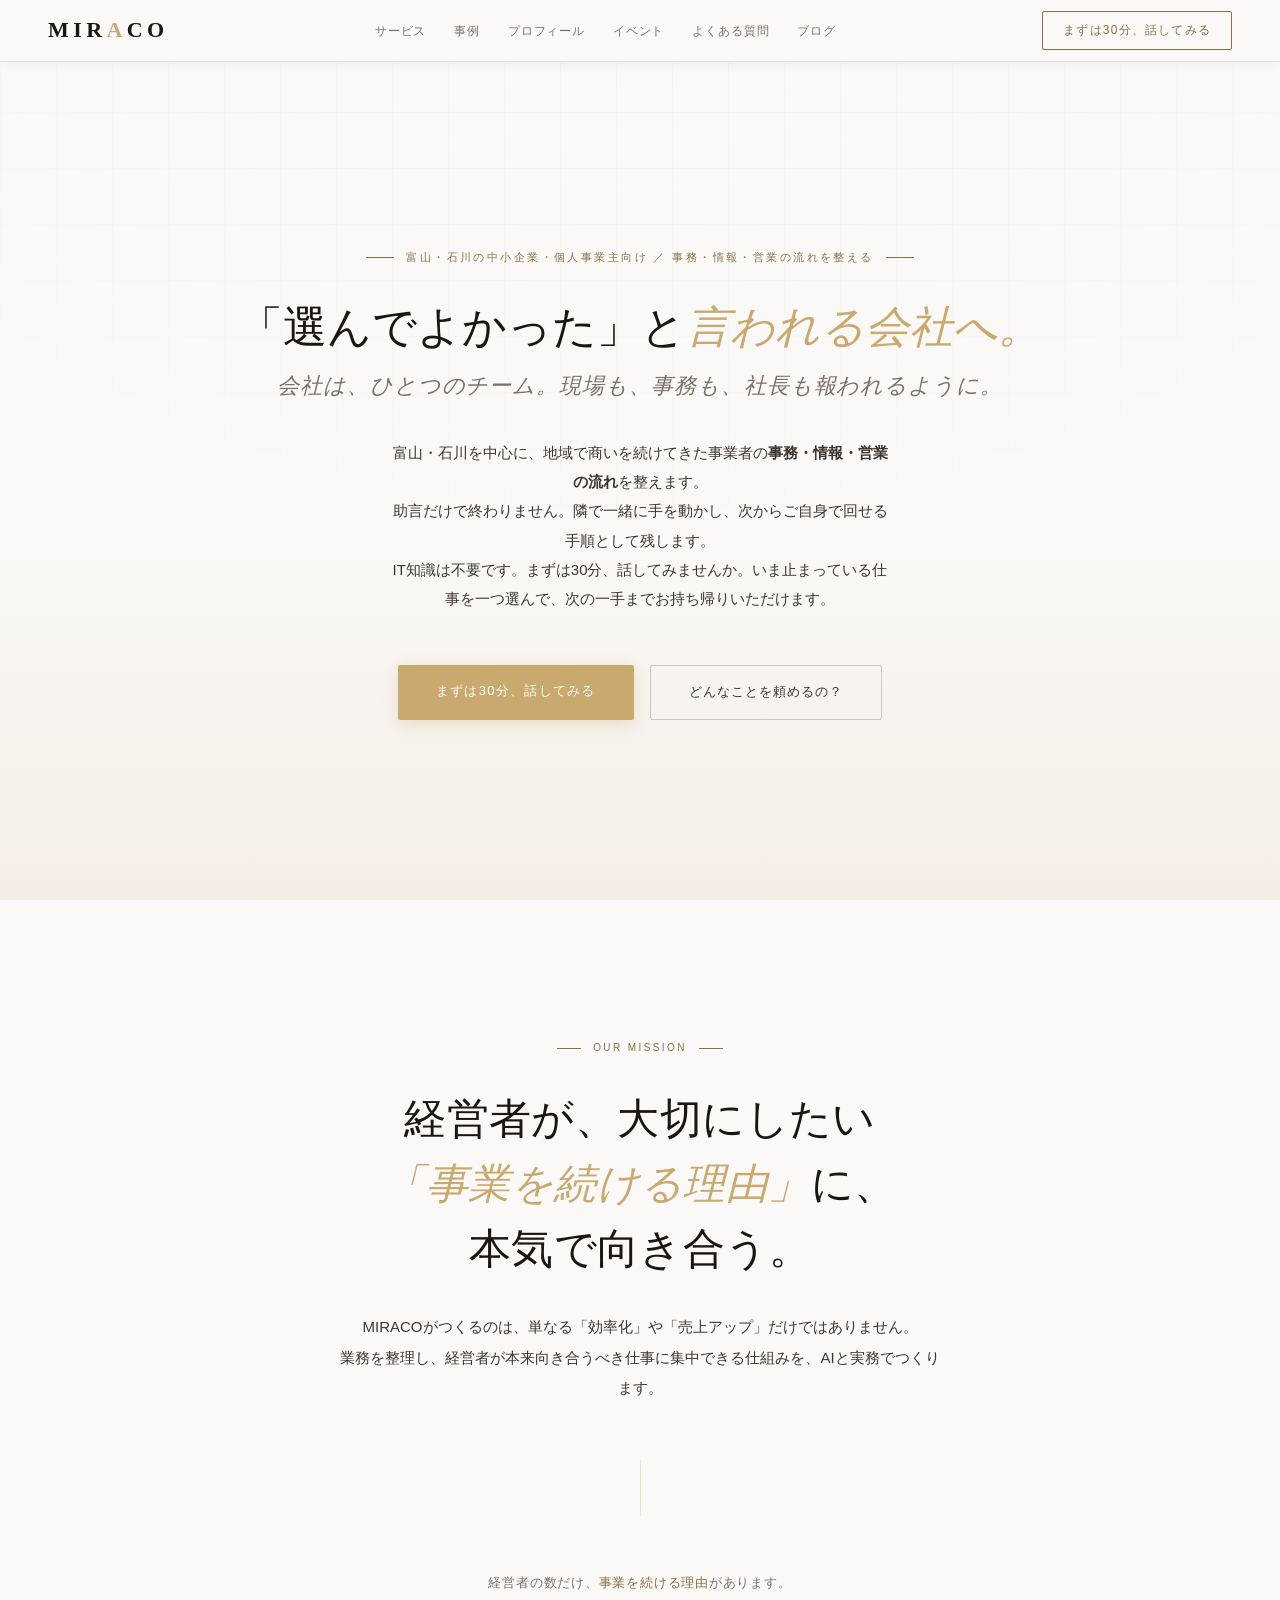
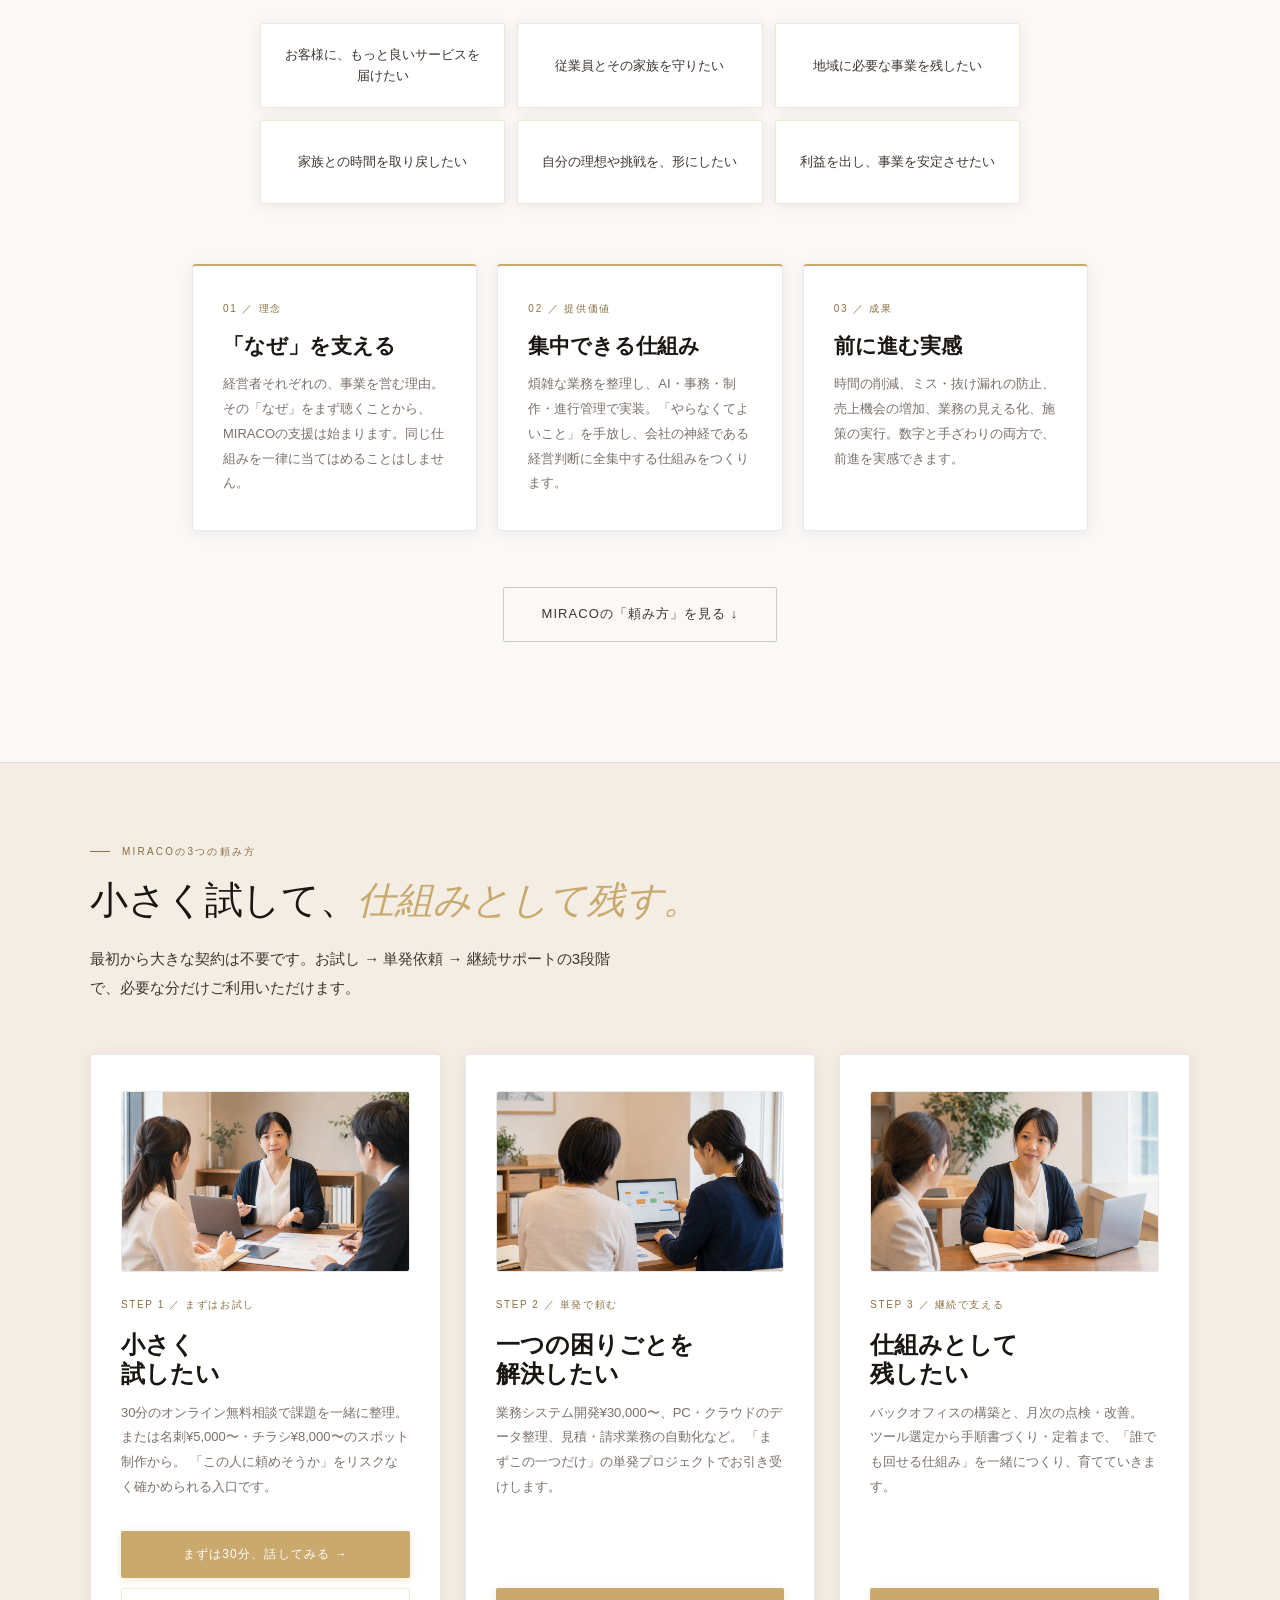
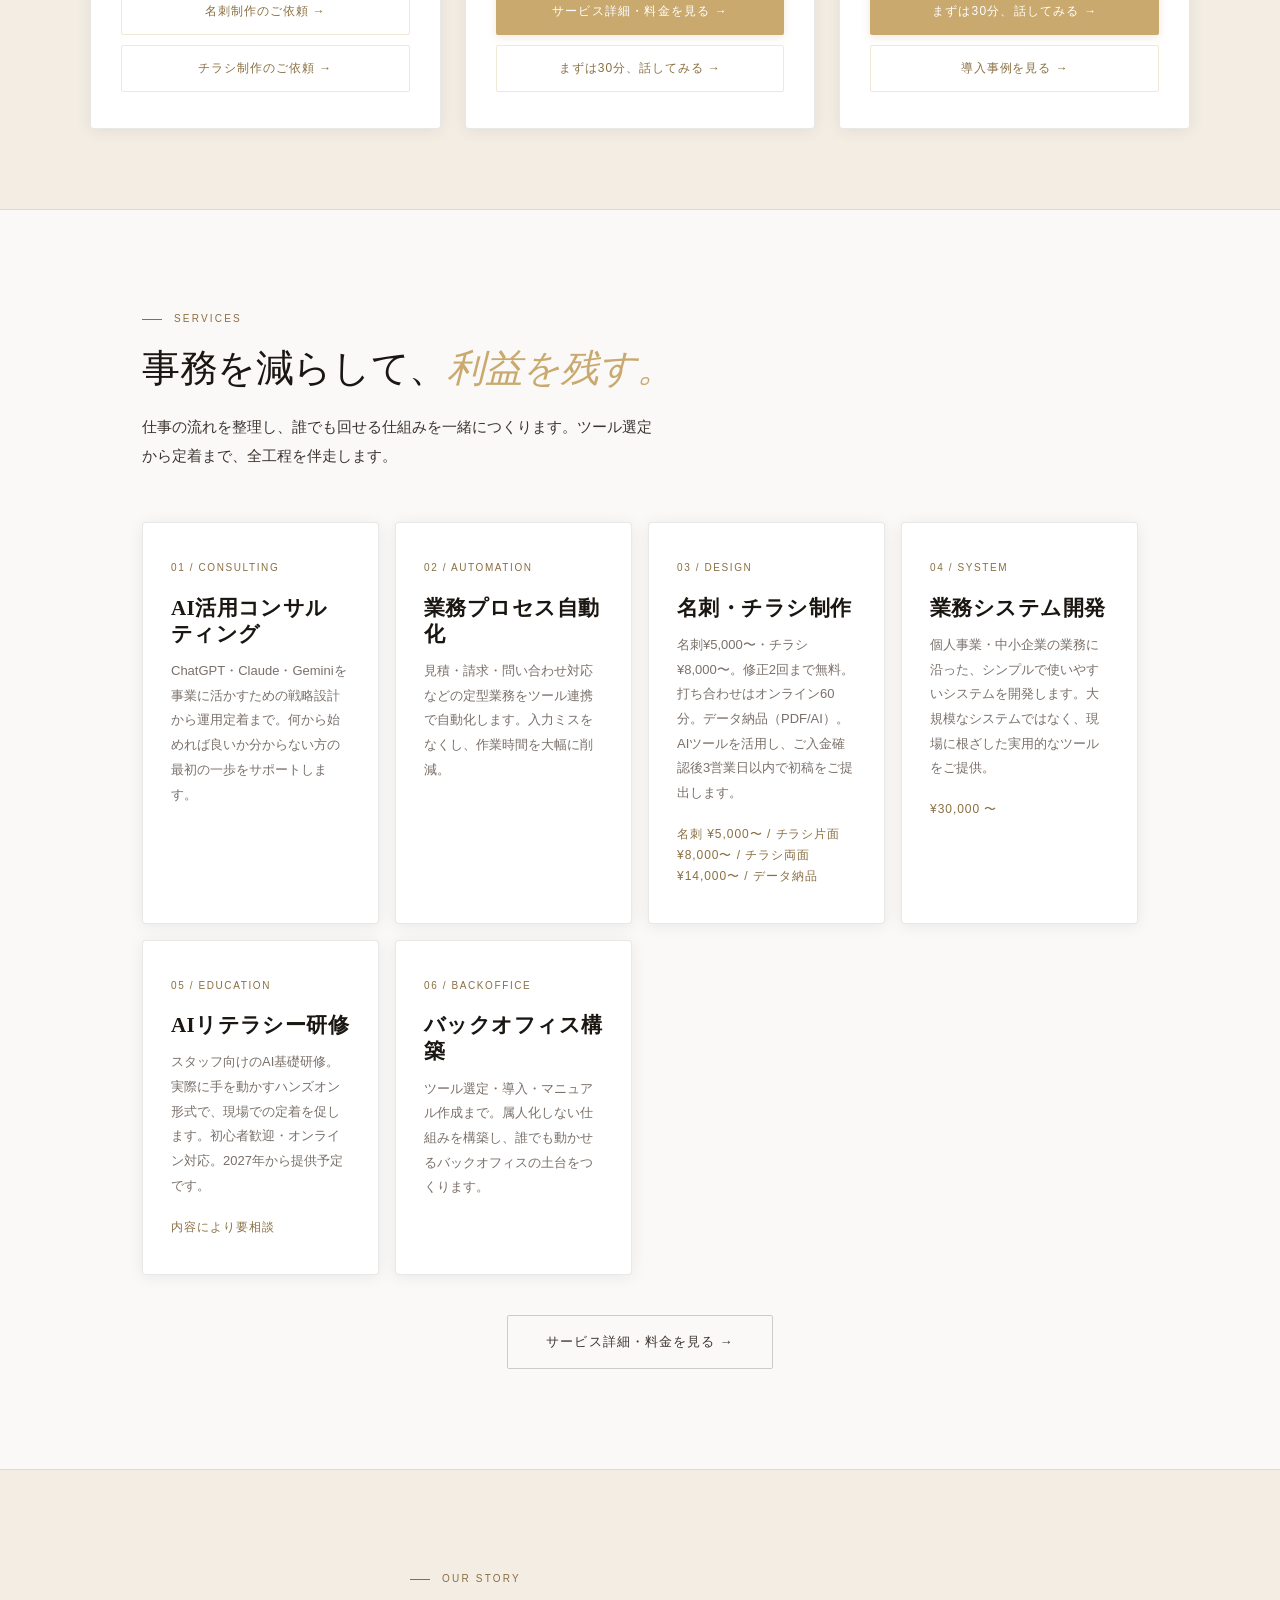
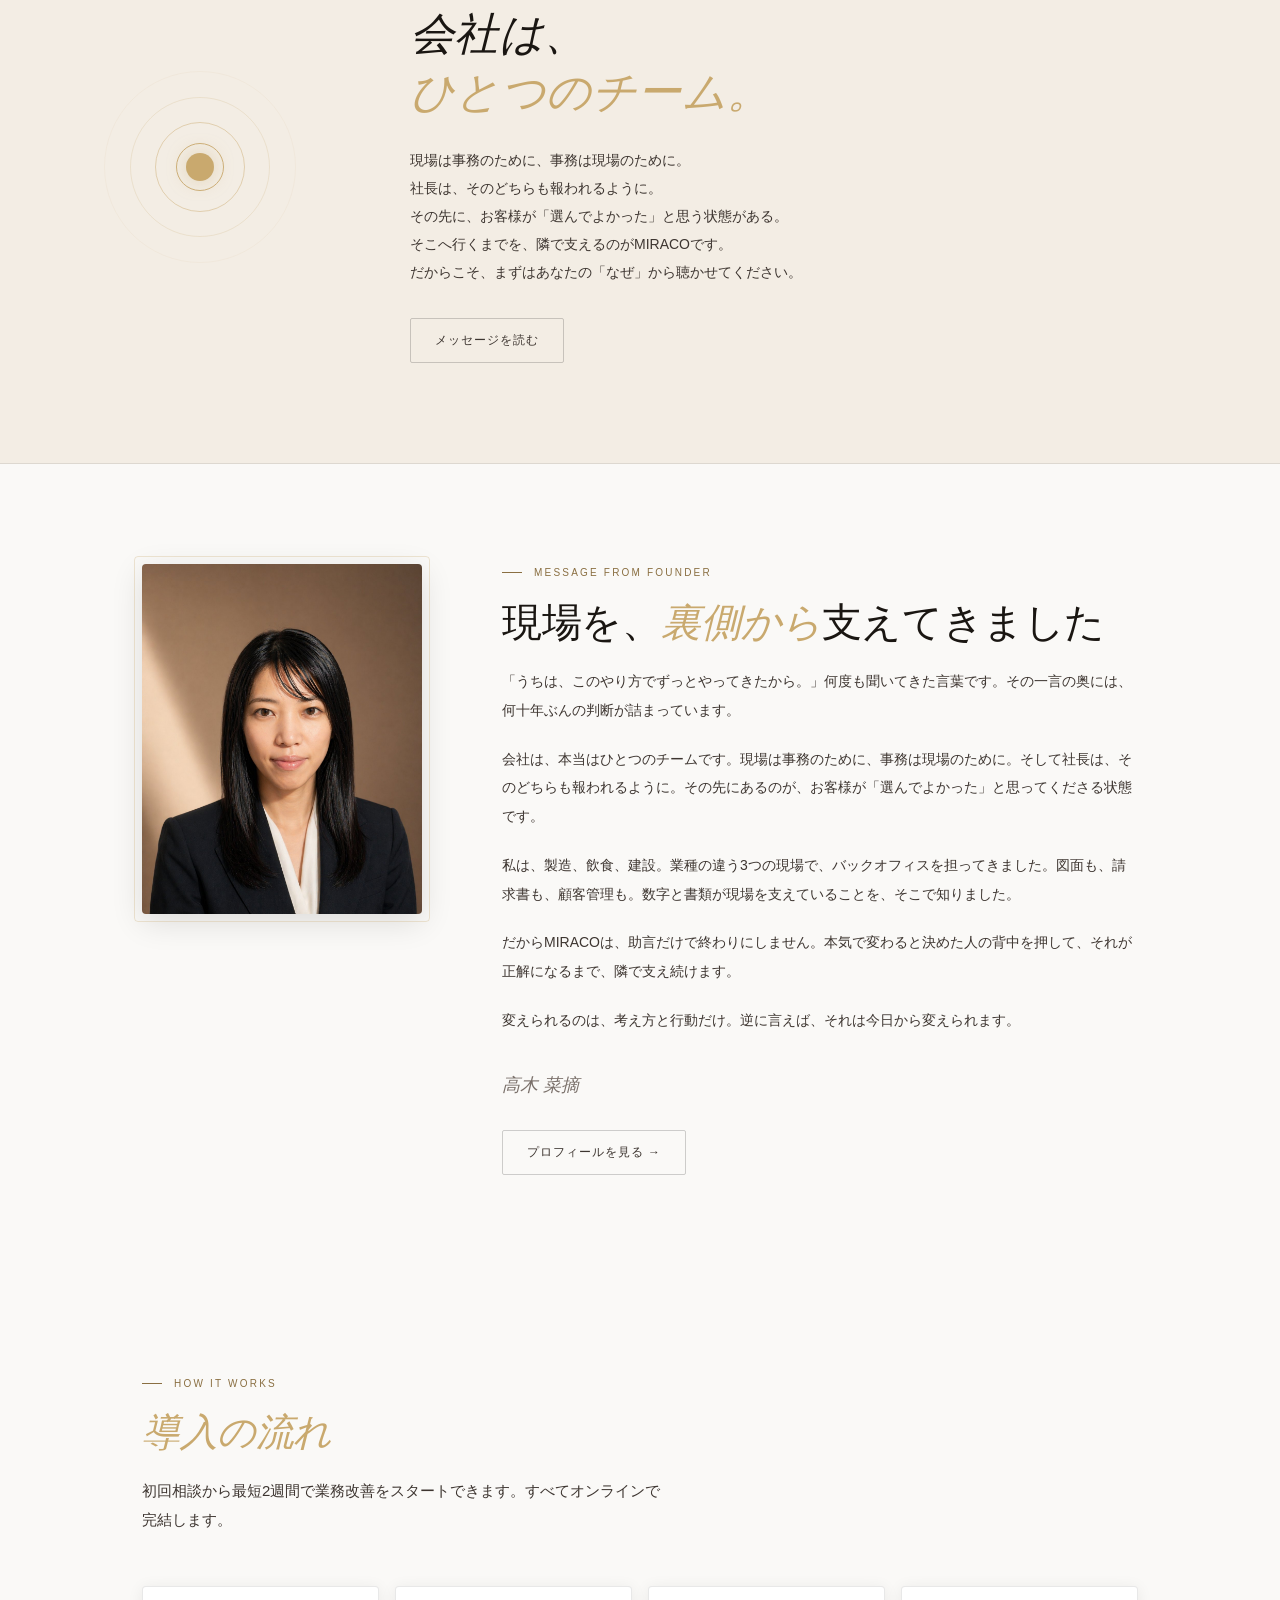
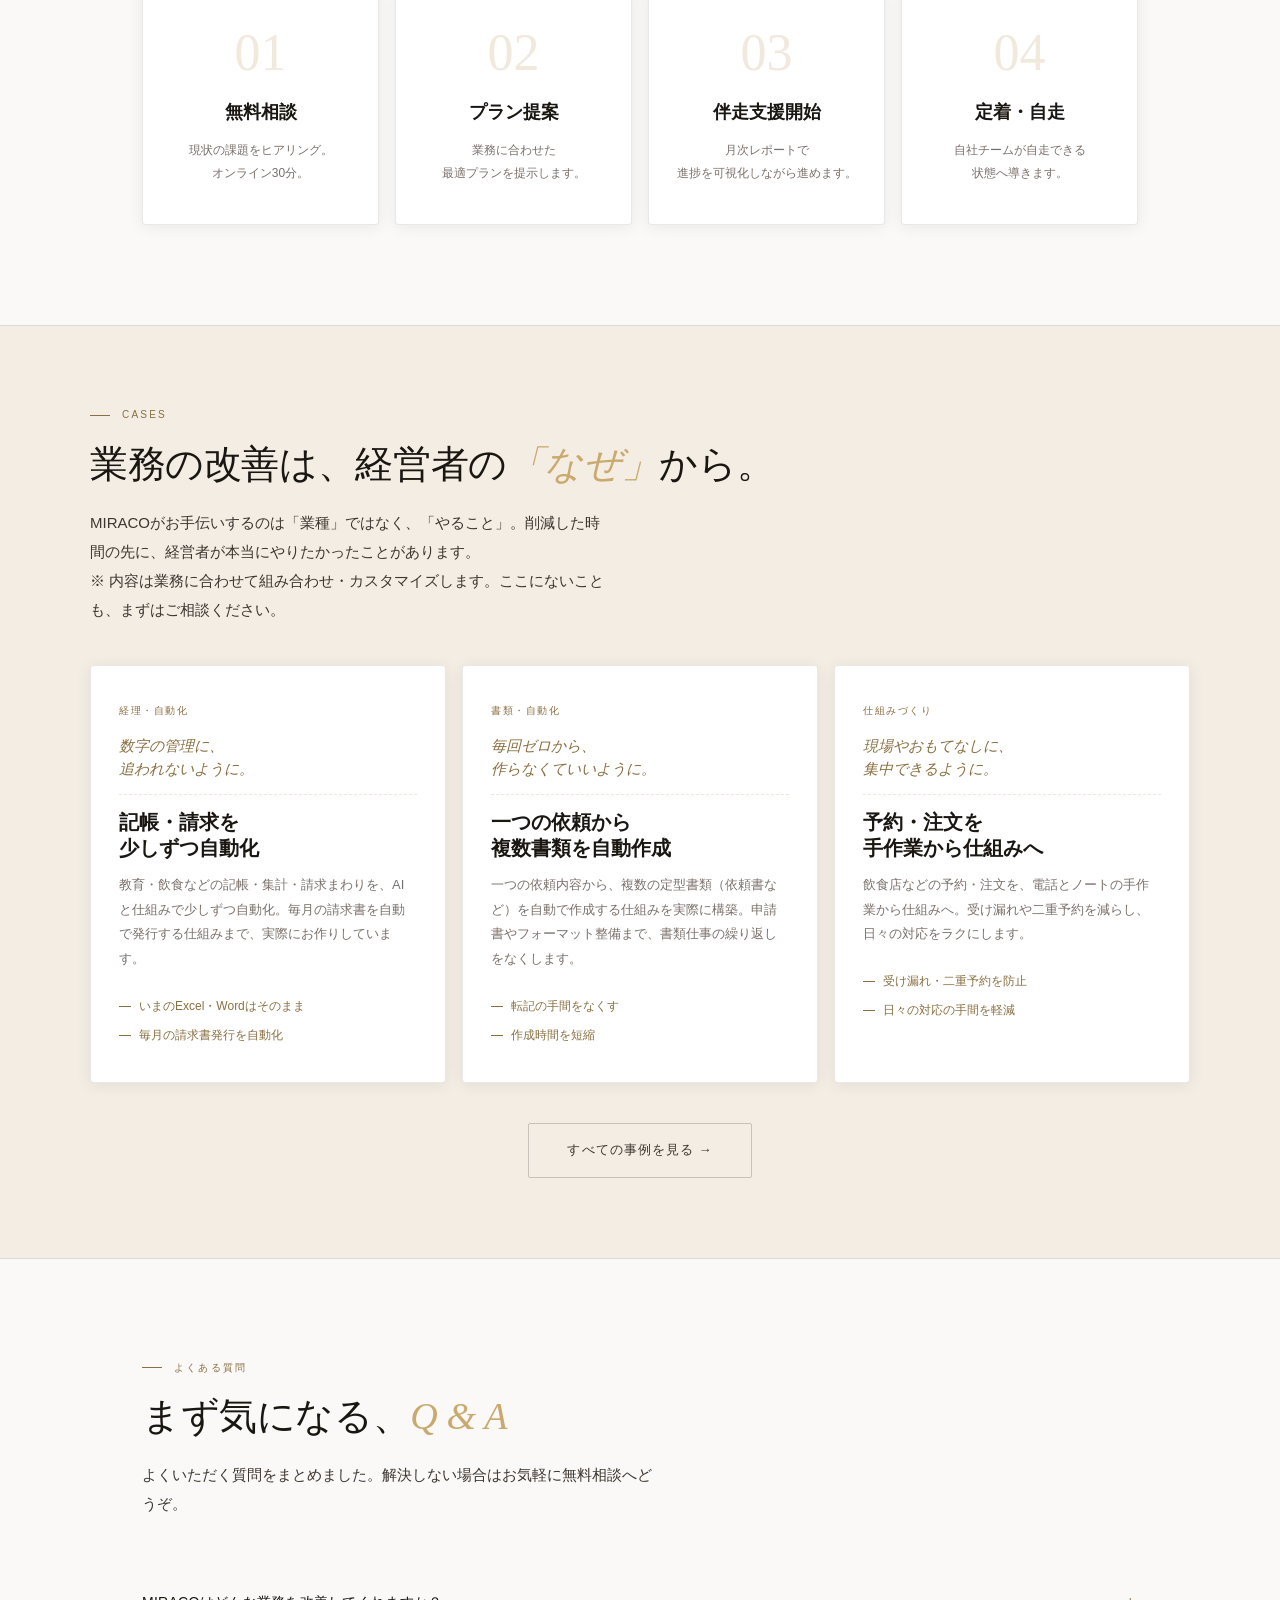
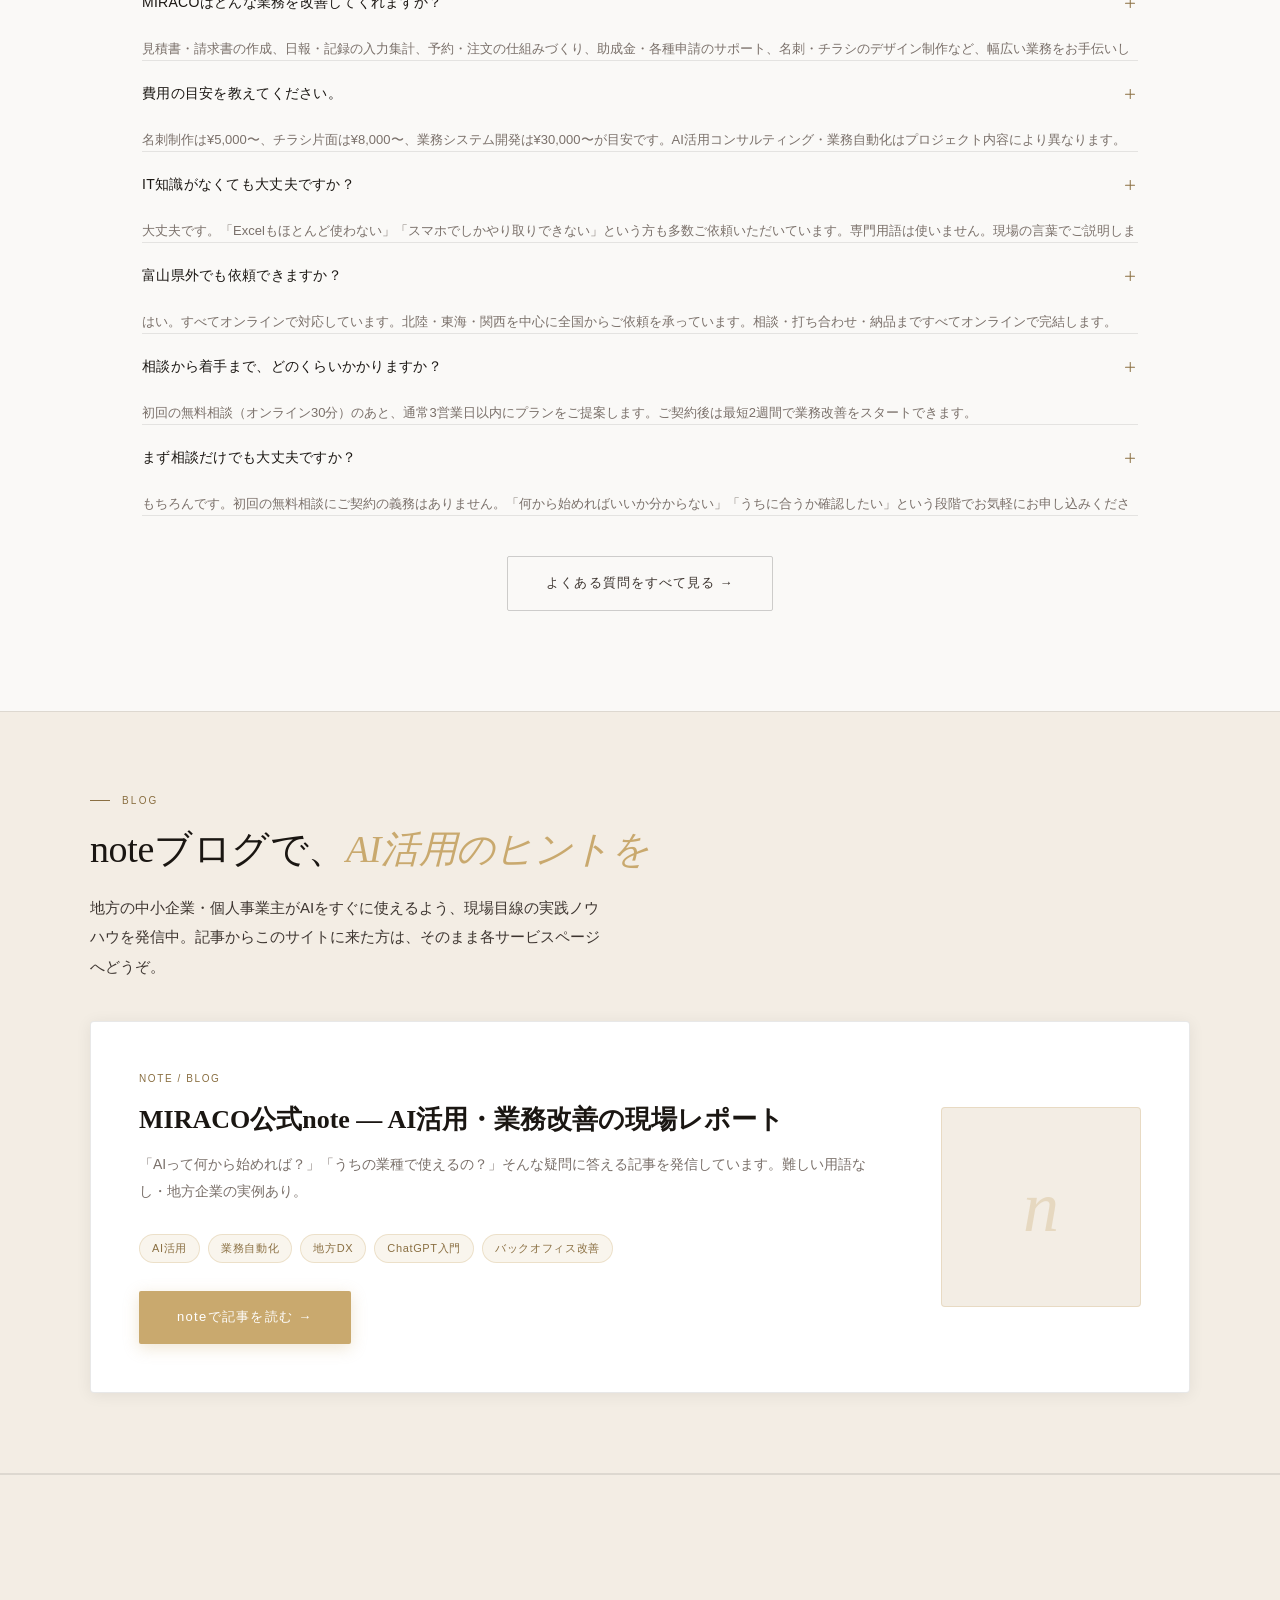
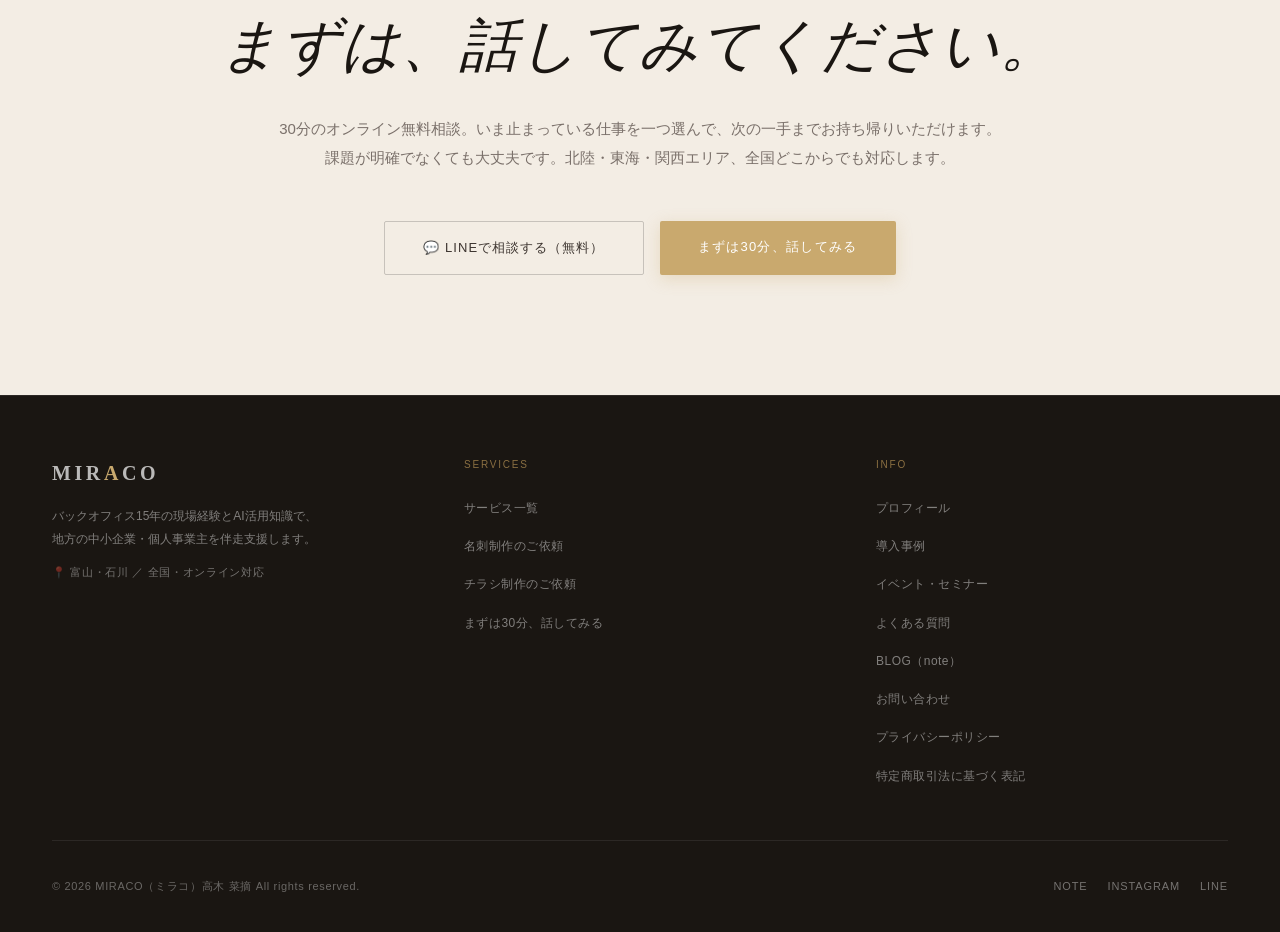
==== commit b89b80ae: "Temporarily remove representative title until January 15, 2027" ====
--- a/index.html
+++ b/index.html
@@ -34,19 +34,35 @@
       "image": "https://miracobackoffice.com/assets/images/profile-natsumi.jpg",
       "founder": {
         "@type": "Person",
+        "@id": "https://miracobackoffice.com/#natsumi-takagi",
         "name": "高木菜摘",
-        "jobTitle": "代表",
-        "worksFor": { "@id": "https://miracobackoffice.com/#organization" }
+        "alternateName": ["高木 菜摘", "たかぎ なつみ", "Natsumi Takagi", "髙木菜摘", "瀬戸菜摘", "せと なつみ"],
+        "jobTitle": "バックオフィス設計",
+        "url": "https://miracobackoffice.com/about.html",
+        "image": "https://miracobackoffice.com/assets/images/profile-natsumi.jpg",
+        "worksFor": { "@id": "https://miracobackoffice.com/#organization" },
+        "sameAs": [
+          "https://note.com/miraco_1",
+          "https://www.instagram.com/miraco_ai/",
+          "https://lin.ee/v2A0ds8L",
+          "https://www.youtube.com/@%E3%83%9F%E3%83%A9%E3%82%B3-o1c"
+        ]
       },
+      "employee": { "@id": "https://miracobackoffice.com/#natsumi-takagi" },
       "address": {
         "@type": "PostalAddress",
         "addressRegion": "富山県",
         "addressCountry": "JP"
       },
-      "areaServed": {
-        "@type": "Country",
-        "name": "JP"
-      },
+      "areaServed": [
+        { "@type": "AdministrativeArea", "name": "富山県" },
+        { "@type": "AdministrativeArea", "name": "石川県" },
+        { "@type": "City", "name": "氷見市" },
+        { "@type": "City", "name": "高岡市" },
+        { "@type": "City", "name": "小矢部市" },
+        { "@type": "City", "name": "射水市" },
+        { "@type": "Country", "name": "JP" }
+      ],
       "priceRange": "¥5,000〜",
       "contactPoint": {
         "@type": "ContactPoint",
@@ -56,6 +72,8 @@
       },
       "sameAs": [
         "https://note.com/miraco_1",
+        "https://www.instagram.com/miraco_ai/",
+        "https://www.youtube.com/@%E3%83%9F%E3%83%A9%E3%82%B3-o1c",
         "https://lin.ee/v2A0ds8L"
       ],
       "hasOfferCatalog": {
@@ -913,7 +931,7 @@
   <ul class="nav-links">
     <li><a href="services.html">サービス</a></li>
     <li><a href="cases.html">事例</a></li>
-    <li><a href="about.html">代表について</a></li>
+    <li><a href="about.html">プロフィール</a></li>
     <li><a href="events.html">イベント</a></li>
     <li><a href="faq.html">よくある質問</a></li>
     <li><a href="https://note.com/miraco_1" target="_blank" rel="noopener noreferrer">ブログ</a></li>
@@ -928,7 +946,7 @@
 <div class="mobile-menu" id="mobile-menu" aria-hidden="true">
   <a href="services.html" onclick="closeMobileMenu()">サービス</a>
   <a href="cases.html" onclick="closeMobileMenu()">事例</a>
-  <a href="about.html" onclick="closeMobileMenu()">代表について</a>
+  <a href="about.html" onclick="closeMobileMenu()">プロフィール</a>
   <a href="events.html" onclick="closeMobileMenu()">イベント・セミナー</a>
   <a href="faq.html" onclick="closeMobileMenu()">よくある質問</a>
   <a href="https://note.com/miraco_1" target="_blank" rel="noopener noreferrer" onclick="closeMobileMenu()">ブログ（note）</a>
@@ -1128,7 +1146,7 @@
         そこへ行くまでを、隣で支えるのがMIRACOです。<br>
         だからこそ、まずはあなたの「なぜ」から聴かせてください。
       </p>
-      <a href="about.html" class="btn-ghost" style="padding:11px 24px;font-size:12px;display:inline-block;">代表メッセージを読む</a>
+      <a href="about.html" class="btn-ghost" style="padding:11px 24px;font-size:12px;display:inline-block;">メッセージを読む</a>
     </div>
   </div>
 </div>
@@ -1136,7 +1154,7 @@
 <!-- ── FOUNDER ── -->
 <div class="founder-section" id="founder">
   <div class="founder-img-wrap">
-    <img src="assets/images/profile-natsumi.jpg" alt="MIRACO代表 高木菜摘" loading="lazy">
+    <img src="assets/images/profile-natsumi.jpg" alt="MIRACO 高木菜摘" loading="lazy">
   </div>
   <div class="founder-text">
     <p class="s-label">Message from Founder</p>
@@ -1150,7 +1168,7 @@
     </div>
     <p class="founder-sig">高木 菜摘</p>
     <div style="margin-top:28px;">
-      <a href="about.html" class="btn-ghost" style="display:inline-block;font-size:12px;padding:11px 24px;">代表プロフィールを見る →</a>
+      <a href="about.html" class="btn-ghost" style="display:inline-block;font-size:12px;padding:11px 24px;">プロフィールを見る →</a>
     </div>
   </div>
 </div>
@@ -1322,7 +1340,7 @@
     <div class="footer-col">
       <h4>Info</h4>
       <ul>
-        <li><a href="about.html">代表について</a></li>
+        <li><a href="about.html">プロフィール</a></li>
         <li><a href="cases.html">導入事例</a></li>
         <li><a href="events.html">イベント・セミナー</a></li>
         <li><a href="faq.html">よくある質問</a></li>
